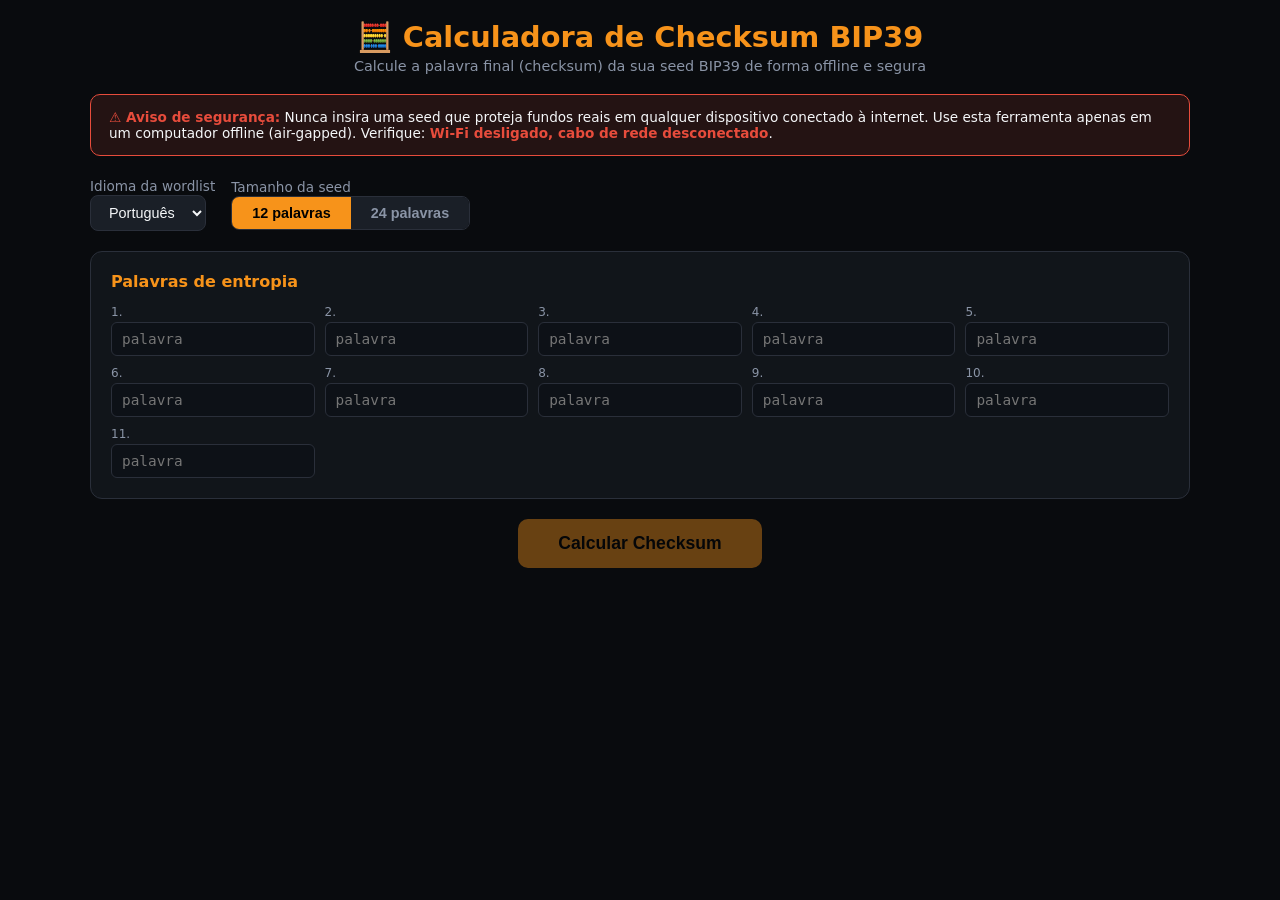
==== bip39_checksum_offline.html @ 99b7e9bd "feat: add single-file offline checksum calculator (bip39_checksum_offline.html)" ====
<!DOCTYPE html>
<html lang="pt-BR">
<head>
<meta charset="UTF-8">
<meta name="viewport" content="width=device-width, initial-scale=1.0">
<title>Calculadora de Checksum BIP39</title>
<style>
*{margin:0;padding:0;box-sizing:border-box}
:root{--bg:#090b0e;--panel:#11151a;--panel2:#1a1f27;--accent:#f7931a;--green:#41d69b;--red:#e74c3c;--yellow:#f1c40f;--text:#f5f7f9;--text2:#8a94a6;--border:#2a2f3a;--input-bg:#0d1117}
body{font-family:'Segoe UI',system-ui,-apple-system,sans-serif;background:var(--bg);color:var(--text);min-height:100vh;padding:20px}
.container{max-width:1100px;margin:0 auto}
h1{color:var(--accent);font-size:1.8rem;text-align:center;margin-bottom:4px}
.subtitle{text-align:center;color:var(--text2);font-size:.9rem;margin-bottom:20px}
.warning{background:rgba(231,76,60,.12);border:1px solid var(--red);border-radius:10px;padding:14px 18px;margin-bottom:20px;font-size:.85rem;color:#f5f7f9}
.warning b{color:var(--red)}
.controls{display:flex;gap:16px;margin-bottom:20px;flex-wrap:wrap;align-items:center}
.controls label{color:var(--text2);font-size:.85rem}
.controls select,.controls button{background:var(--panel2);color:var(--text);border:1px solid var(--border);border-radius:8px;padding:8px 14px;font-size:.9rem;cursor:pointer}
.controls select:focus{outline:2px solid var(--accent)}
.seed-toggle{display:flex;border-radius:8px;overflow:hidden;border:1px solid var(--border)}
.seed-toggle button{border:none;border-radius:0;padding:8px 20px;font-weight:600;transition:background .2s}
.seed-toggle button.active{background:var(--accent);color:#000}
.seed-toggle button:not(.active){background:var(--panel2);color:var(--text2)}
.section{background:var(--panel);border:1px solid var(--border);border-radius:12px;padding:20px;margin-bottom:20px}
.section-title{color:var(--accent);font-size:1rem;font-weight:600;margin-bottom:14px}
.word-grid{display:grid;grid-template-columns:repeat(auto-fill,minmax(180px,1fr));gap:10px}
.word-input-wrap{position:relative}
.word-input-wrap label{display:block;color:var(--text2);font-size:.75rem;margin-bottom:3px}
.word-input-wrap input{width:100%;background:var(--input-bg);color:var(--text);border:1px solid var(--border);border-radius:6px;padding:8px 10px;font-size:.9rem;font-family:monospace}
.word-input-wrap input:focus{outline:none;border-color:var(--accent)}
.word-input-wrap input.valid{border-color:var(--green)}
.word-input-wrap input.invalid{border-color:var(--red)}
.autocomplete{position:absolute;top:100%;left:0;right:0;background:var(--panel2);border:1px solid var(--border);border-radius:0 0 6px 6px;max-height:180px;overflow-y:auto;z-index:100;display:none}
.autocomplete .ac-item{padding:6px 10px;cursor:pointer;font-size:.85rem;display:flex;justify-content:space-between}
.autocomplete .ac-item:hover,.autocomplete .ac-item.selected{background:var(--accent);color:#000}
.autocomplete .ac-item .ac-idx{color:var(--text2);font-size:.75rem}
.autocomplete .ac-item:hover .ac-idx,.autocomplete .ac-item.selected .ac-idx{color:#333}
.bits-section{margin-top:10px}
.bits-row{display:flex;gap:8px;flex-wrap:wrap;align-items:center;margin-top:10px}
.bit-btn{width:44px;height:44px;border-radius:8px;border:2px solid var(--border);background:var(--panel2);color:var(--text);font-size:1.1rem;font-weight:700;cursor:pointer;display:flex;align-items:center;justify-content:center;transition:all .15s}
.bit-btn.one{background:var(--accent);color:#000;border-color:var(--accent)}
.bit-btn:hover{transform:scale(1.08)}
.bit-label{font-size:.7rem;color:var(--text2);text-align:center;margin-top:2px}
.calc-btn{display:block;margin:0 auto;background:var(--accent);color:#000;border:none;border-radius:10px;padding:14px 40px;font-size:1.1rem;font-weight:700;cursor:pointer;transition:transform .1s}
.calc-btn:hover{transform:scale(1.03)}
.calc-btn:disabled{opacity:.4;cursor:not-allowed;transform:none}
.results-grid{display:grid;grid-template-columns:repeat(auto-fill,minmax(160px,1fr));gap:8px;margin-top:14px}
.result-word{background:var(--panel2);border:1px solid var(--border);border-radius:8px;padding:8px 12px;cursor:pointer;transition:all .15s;font-family:monospace;font-size:.85rem}
.result-word:hover{border-color:var(--accent);background:var(--input-bg)}
.result-word .rw-idx{color:var(--text2);font-size:.7rem}
.result-word .rw-word{color:var(--green);font-weight:600}
.alert{border-radius:8px;padding:10px 14px;margin-top:10px;font-size:.85rem}
.alert-red{background:rgba(231,76,60,.12);border:1px solid var(--red);color:var(--red)}
.alert-yellow{background:rgba(241,196,15,.12);border:1px solid var(--yellow);color:var(--yellow)}
.alert-green{background:rgba(65,214,155,.12);border:1px solid var(--green);color:var(--green)}
.entropy-bar{height:8px;border-radius:4px;background:var(--panel2);margin-top:8px;overflow:hidden}
.entropy-fill{height:100%;border-radius:4px;transition:width .3s}
.copied-toast{position:fixed;bottom:30px;left:50%;transform:translateX(-50%);background:var(--green);color:#000;padding:8px 20px;border-radius:8px;font-weight:600;font-size:.9rem;opacity:0;transition:opacity .3s;pointer-events:none;z-index:999}
.copied-toast.show{opacity:1}
@media(max-width:600px){.word-grid{grid-template-columns:1fr 1fr}.results-grid{grid-template-columns:1fr 1fr}h1{font-size:1.3rem}}
</style>
</head>
<body>
<div class="container">
<h1>&#x1f9ee; Calculadora de Checksum BIP39</h1>
<p class="subtitle">Calcule a palavra final (checksum) da sua seed BIP39 de forma offline e segura</p>

<div class="warning">
<b>&#x26a0; Aviso de seguran&ccedil;a:</b> Nunca insira uma seed que proteja fundos reais em qualquer dispositivo conectado &agrave; internet.
Use esta ferramenta apenas em um computador offline (air-gapped). Verifique: <b>Wi-Fi desligado, cabo de rede desconectado</b>.
</div>

<div class="controls">
<div>
<label>Idioma da wordlist</label><br>
<select id="langSelect">
<option value="english">English</option>
<option value="spanish">Espa&ntilde;ol</option>
<option value="french">Fran&ccedil;ais</option>
<option value="italian">Italiano</option>
<option value="portuguese" selected>Portugu&ecirc;s</option>
<option value="czech">&#x10c;e&#x161;tina</option>
<option value="japanese">&#x65e5;&#x672c;&#x8a9e;</option>
<option value="korean">&#xd55c;&#xad6d;&#xc5b4;</option>
<option value="chinese_simplified">&#x4e2d;&#x6587;(&#x7b80;&#x4f53;)</option>
<option value="chinese_traditional">&#x4e2d;&#x6587;(&#x7e41;&#x9ad4;)</option>
</select>
</div>
<div>
<label>Tamanho da seed</label><br>
<div class="seed-toggle">
<button id="btn12" class="active" onclick="setSeedSize(12)">12 palavras</button>
<button id="btn24" onclick="setSeedSize(24)">24 palavras</button>
</div>
</div>
</div>

<div class="section">
<div class="section-title">Palavras de entropia</div>
<div id="wordGrid" class="word-grid"></div>
</div>

<div class="section bits-section" id="bitsSection" style="display:none">
<div class="section-title">Bits extras de entropia</div>
<p style="color:var(--text2);font-size:.82rem;margin-bottom:10px">Simule lan&ccedil;amentos de moeda para os bits restantes. Cara = 0, Coroa = 1.</p>
<div id="bitsRow" class="bits-row"></div>
</div>

<div style="margin-bottom:20px;text-align:center">
<button class="calc-btn" id="calcBtn" disabled onclick="calculate()">Calcular Checksum</button>
</div>

<div class="section" id="resultsSection" style="display:none">
<div class="section-title" id="resultsTitle">Palavras finais v&aacute;lidas</div>
<div id="resultsGrid" class="results-grid"></div>
</div>

<div id="analysisSection" style="display:none">
<div class="section">
<div class="section-title">An&aacute;lise de padr&otilde;es</div>
<div id="analysisContent"></div>
</div>
</div>
</div>

<div class="copied-toast" id="toast">Copiado!</div>

<script>
const WL_B64 = "H4sIAJi+c2oC/0y9PbbsuK40OJVvPbtH0FPp1QYlURLzUCKLP9q5s0dT3j1GGW9dr9w9sQbECOhYimRSFMUfEADB0P/3P/7cYqj7//zf/+f/+R83uXNJ5//8X/9HYIihfQ8Y/bim3gAupFR/IqmmMgG14mam9rIM1Ou4ZZ59rUBh4e3znLpBy7oHjwdJ1nFNvbYwD/xXDwV/l8RCUUgLeI+5pQJQ7Mmtu3ijxeVxw7LgEmYmWPblJQ8d6AgAPQJc7pw9YADyJU2o5Lq6UIAS2mItDq+zuTBquXlc0Ahb8SNl925kDce4FFxyKiNrqOie6MrIE6cOMKc9jReNHtlj8OOREX9E/w2QvgY4El43phNF590NUKQ+yF/TuDY/6hS/3PdosMM13wvgJ5zbgMkA+/qQrh6vd7r4jaee844uO+fABjk3PEWGqwcooyJnONCb5y/+d8ojZmJ29pnazlLqF1Hz5+kAw18dN72Dx+g/xyU7NGBOMW1Iy94VIDw558LJkUsYzy3zjiuHrrQirnh02fBgdGE50C7lQFuUYzyzyJvhr6KtAujReKWEi2noT9S7NL9yepQWmL99pfLrhhWX7JGrVsdhXqsn4J219mM8qbb9GK/R9ujbSGxpvElrbv4F5FHz1kLrC/I90qI/s7YvmGh949zjmOmNw6O3hGs/xm2XL5xKV5rdkgAx3b7cLw9QCEarfvma8DZfax/d9vVLso0b3+Ee2JObvsd13n0ctRA86jy5ZTx6ctu4RIqGSWfiiVvHvJvcMaU00OnGKBB0ehTKi4+4rVBWTNrbKKOi+DrGlYBfo58madcxIifvxvATcOLax9Ce/OwgawXi/Sfv13EVeYWUDU/2u7uQtIfRl5OPFNICx4gTMCrhTz769GtAWsVV+h21aJAggr68x6O+Ex4Q5u8ZrxKQ8gs/[base64]/0OslnSw3oerFhLbAL2Rjk/YJusnUFzRml2qMh3ZZe+OYYj3EUfEeJ1x/4RqZ+1xYlAyG8UBRXlCxXjZLQx+gb3oNJ0dIr6iDDbr+TfD56HV20wQJJXC0+EwFa1bFpA7EPL9wHVJDrse4HiLpgPK4oqzTIaf0ONFomlmXReZKKPe8HJ54fvPP/FQoh8bycnOsb8Fl4h1jYMt1SwB5NKuggocXJFQUPbpQruHETbXxsbXzqbhJapE2wBk3Nr8lFt7s1o4xZ6JNAJeVGQN59qLcjhEpjeRRiD+gbMz+rOgHSen8W0Z/BLKm2KGQCRgjSsCR+bidC7SgVAEyxobAYv9WglEB0foywIxivWeeMbvkyqbdIVNFX54xk1R1RjYMfQHH6XFDgqYqKLFYmXtjFZn3PkOREnji+b2MgsOG7g+iNh140VAgoufQwgdVgPkwh2vItzlCiRWQcS1h/Qb8whW/[base64]/ucCxZ7ARDrgtYGcOB68h/IouLYtcV9RYDPqILMftzmoZsK8niIH4NXF0PIvRLQVbLiZQBo/2KsIgULtQC+syxxYwCWPge0XumeIODdSz8ooks/eW/na6DGYlChiD6NzKLOd/RFz7iYXjL3EhLkXpcewtTqj7TrBfJTnkQZJ9NhrNRzR9tTXVuGsrCIDbghYcyhhXrxYmbd4qgiLOiM5Zbk/HfMxmUIhwWCePGi5nqgMlT0RXTaBWki0ScU4NXXABQxmwSmYgVoB1dg3rTKQoCk1W5aUQea6IuPrFYMF289oEUJCizjDKz3SftLIO6lfSnI89acamDikFACoLzL7ISlt/gqg2si9iynhu0E+oVrxnIlUOY0ypHuRbUaZuUiojaOQSoQa4UgzK4luA2TaOErBV0LFsAxABfeGKRSyDVmxyLSGg0VNmoYAk8sGUuI/hgm5RJoEwlKYpACU4AIwrWa00SwyQTB1q8BIytU6ZMKaKq04MyelN6xMap9ikdcHEThSoV/f4aAWBI9TYI6VYllLDVLGvqbXPM+JtOSDkd0chQmUT1R2snCeMVLpI6Zv8DPsFCwCdjGpBSE1hPRBqkj8GtcIcjMv7XIIowCAqopk/EXQMaVD8OwKB2FjOr2IW6XPlbfpWO2dJvWMOMXrpkLx7EY2ffSvXyLPjHq6h3EgoDxst6VYQgLOHEdM0J6N/Cv8Qi5jt+i3Yyr2YcCzzQcKR7mCqW5l3dAN/iVq6vf7sp7GjI+0BjxcRrWlo8LU2RIFrxA9JsbI0AgB4PAvD/Jl8OAEbmBB8fRySK33NB6BMFKFCSLGv720Bz9kajb+iPHhJw5wbslcLSyP6nTCxozB1LGq90zBoLAhNVVDHY0k8w+tN25ctD7c4NIFwTB6M+dU8afL9TkjJBz/kwizgeSNiLCtFB9u+BWiHwVkZZUUNotlUZilpk7JqP/C8aCgDFaYRrJBS9TmFVWXDaXWMvjQaUPF7BIUYfCax1yQIDnO4lEQCdJDWFk+SYa92g6FQ3MCn1X5OUvJKQ4po9/s/HfshaiQ970iAsyi0EwB8VbFM2FEEaNf3uutwLLHJi8O0w0gWHC0H4HPord8eY/CeLBvzNWLEGelczsg7eIxiGtBCY+LBerOX17gtD63x6XCX6J1U2YHisGslxFI/kecEFSGBNEwJjgK2xfuVZkOXjFzF/VpVwHOnGZ8c/ZIA5W+FZXZ8rL6vAoLEECML0FBbhkVzpBVydSH52yekdNapUX7FjyVi/CAGV5/DscuXJF8uEi/sF4WWVshYt3QTyutHbWoVuuAarMGsxLugY/bLtV6orKoKfleuDaeB8G7Qo3FjUauW6WBUvkGlgc2izA67HK0spimBV/NLpB1nD7mNY4/KAr3WwCcEtEu0dt0YHQWpGSdoXVtsbEzDDfBPAmirk19uEaXOlsWzEw0ljrVlmSR93GerzCAlsTGjBx92OFb0+u47GUeeoNrUyCi2mF61yXC6x4AjseWeg+XkXP5/NoPK5046/DI7fK4s2+K2ywIiINa4dgvFkJmGqrrq3IiNcSGx65YVet9JkJgF2+ihkx/oNdsfYTl6GLrmLqc4LC+bF2jvbN0b9Gf/Tmont/A9GZsuEVtmHpb45+eUHTA+FeExSHZNh05+NE+RUXFNFwF+foJhYCkobTcNPFaoxOgWH0uKDCf+EkEtQx+DfpU77ZjjbbAtboDXrRFjaoIZvNlS2I2rUisYxnQkfa4jB8NvP/CyoEY45sEaqkgCNXwDQRDJNKAJozJpY9hukGL/[base64]/Rgr/m4eEUF4gkjYMlZfgdgt3jGW9l4W5i/8Cz3R68T+/54wYmHLBmz2ybBzuIqiOlwCAQWKHQuHF9pdLmIOEHKZDHSLhCNQtwwyFuFyEIglRQQEtEZBif/aPrPADs0owBUkV6qMAtE3gszFISqAfwMEmj2CsbIKEi1ytEo4V8x1QRHREUFtgWOgHfqMII/ZLHpEg2MgnC/Pe16dRR72SBj3AtLs+ZzcATTCA7dUeOsEWYE18CUrNVWBDQqjjHa2m1oVmKOC07helnIFVsc09VDQ0TViLIjBEVntWof4lftGK1yYQC/bUHs5FVcD4TK2gF4y96GtCjwB4lBYXv5rDPxXmsZlCNwXTImXzAdMMdhYrw5D9tUxRl9wVb86YyUEhdGzL/jzGdHyS+wNV8ZG9C8IabnmcRVdtAPez/oFx/uvMSfkcvKPEynntoy16xdcLL/GkJDLDEH1C639S/dmkfJ17wT+Ooca+OsMKwCUPgG3oIljRZLLaCYB48VkzYUdHhGgErF3FuF1lH6UHtmQlltCamFS4/1ttHl0MFkFnHB0iMbqxhXV+ULWrwqtKrpvljMcQ1FkPlK8W3Ed0lDAGG3qOoAaEv1QOkRk4DImkgDofdGHapnh84/237mNhUVQHdeUsfqonc/s3KHUXZVRfhjDNKqhMdZvgQWGjUx8CqaIvonQjkxlj9iX5xZMDIiWivAmRdgtMfwFfZ3ugRi4gRehRMXANVMMAF7H3WniMi0mARoHwySmbeiRGrk0ZlRE1JHoVKPDk746/uoouUORppoV0zcK7vOvkbdv9HnETrdy7KcjGJI39jeEXPwu8A0cGsg2hNcxXkUk/6imgHOIiwMhYQecsXQOHu41BviB4XyIvuKQBTlOVEx9zpBQAsdWrAC6PAR23gnfwyFqjaHxBgI2PrpYtcsvVrOUYI8bfuUDmp9c0S8HN2lVzpfAhzamlWEhHq7ZDe9wDLvpgDJ/yLQZc/7AVqBcOe4PKJaHV48J2tIveJBfghsgwnl2ICLlsB0BQRDZam+whcQwGNcy4z9Ih4NL28Fd1wP22KHeImZqrEHbh/5ziDKGBhZhyZlyhLFZLFfOiSPA93lAlMrVmiTAGSwATp9DzI+ZBVOl0p0GVA7C91BHNsYN2jy8Pcp/U+QcaYLpeaRlSAMB0GqOIc7lguVZJE6A4/Iwf7Ug63yxQUfLJLwa9wGPxOeVE27hI1WRBWNFPizS4/FqCuKjRHHjnGCszYHpKtcwAPbRjr6uyNvxZj22kIdIOHpl20lBaONed8acCEZfYJU8OgNGj+/qh90giHLk+B4vfDoIrxPW7+nyr1GN08LxTpkl3wPwJU/zJZ2IJzyx7X/Ce3TKKtBYuN+4W3w+/ujT5314ikSjYsaKXLww1O/0vaFPTvqZTv9Vx/U9skObsEF7JoiKM8HbeCYZkB4wLfy3QD4JQrsk5m/Oymi87hgKp7oikYg1CYv+2TUcYNTSZO/JjWBss6cRriUm9Pe4Uu+UaocxP2XhmNHQAtlMaeK4StPFDdA0z8PwEK10SB/d3sGj0zLGZBoxB4mbWQLwBmmFZgM/U/o1LCbYUomrXIrfRx5jLWGxTPAZIAhMJtsYJOnkvqWgUVjGMzIc3ikHy51pKaTMYZYsXjQVGMOpzLRnbR9MQDix7Key4e0LQy0EbXQlpqL7GTeqjW59m8WpNxoUAi0Nyr0gqu8Jzk/p9hPXkXkoV3LB7/f3hhzflDbpg4aijZQdJW6GWOamZ3YRfoyMMCp1eTuAMeIyVxMBfI/sMkGBlzo7bo9nbNRkneBMGRM8Y13MXA0zVkC5BrudsRX5XgzPASHfMtTD7L4pfbPnO8i47EwquFbHXKKwjZ7BIJGLg6td4DyGZRbdEG3lGb0hlxUzRyAGpSBojojryjubXUz1NAC3W/L+LfJzdGkObkR3yShnywbTdXPweJmw4eLxGJjOckWrQofU2Crsz+eQcXNtaMPAlg6fz+hY63JR/1H1aHuimQYdN36lNfgSkRuEOWJzU8CGK+ZRTsP8k+soOsHDksVULADIGSEaMrbJMwKCM+JnchIznjcVztk7AuDBNUwsr+JBzaH9H7026wRCX6cvTGvbE8wab83KFAdZnjWsBd1e/MqsGpbA/3nWQ2BD6UVWDyZakZjVAg6IEYGWS7dQmMgxVcLFjijhA6DLzQHIHTKBS+dzErYeBDEcQSDFvsAjsdCUVoBsLVPUB4rXTO25a9gE6l7hi/[base64]/IZy4wdTmGopjq8UH0Pj4EARgMXz7haQR5LskDIlaLxQczIoKbiOQBlllAPK57uMEGQ3cVvgY/[base64]/[base64]/oZ1sPKsy/ikDT6jfqgdVT+AgaL6OyYAgXWanh76302unibe/[base64]/xM9cB+hgDE3tcTioUA/Hdiwp0cOPAH1IQ/xEpHjROjpStHSxqWXU0YYdTIBSyBd8Uh+AXYGZHKHSA9EAgjp8KHXBPzwAlYOfJSx9MhlSv2sJ8VURBeNGORrdStqxqEqH7GjoLopsOhoccx7U/Kg8xZxVjhmmV+oTB2XmYEv6BfTELhAe7MmiMBXBX3ug3hkfm+1AYE4IrDewKwpV0zl886VNyq+qcH4nkx9fbx+GI1b5CgJQylVSA6u1HqN9FUKhBmcuPa0TiyuEAKGE9vbL/[base64]/npXmi2Phy/E6VPD6BX+IAFT0i8vMF4TXF7v3ix6D+gVdv34fE3r1+8g421C/[base64]/h6tJEa/[base64]/2xBv/ew8ptvPyyMxcwe6540DrGcGkfU82rvT29wzFpNepqFOco0wqw/+FDKFyBUEDV1toDEVnpo0o6253Ax5KKgP7eJymJlivA/V7zICFEEX/jtxQYjz5fJQiC5nJ+QuyJOL0eGX3wP65tJBgcQTe0XXfZIYf5+ohB+UOZfnMVhtegzJC87cSw8hxIFEjKNugWPj0hgNvGaYrXZhpkqiXsw0wHCjXBoEuuHmsxkUZRhlFzo5BLK86nANeFa1PI3gQpMyKuPiMWMScFwpztgPuPR8K/5suH6jLl/PdbTFlxtP/cI6+gXDQq7YA/lCG+hhIkwV6gNfGrIwOuELYusLMcVfXG2/GPzzBRcDNKkvi9MUhLFL9eJLnXURiIvFl5/GxRzFooT8ggT88qCnEKnBqLwvrMhfY8B8MZruCwvy1+4N4GlYmb+4Hn/BZpYrPdpfWETliuojaOcLrs8vKLoQUV8a+/cFhIyoPvZdvixU7yvwjM4XnHki3+DF/cIS9YWZ8/WcCvhKY9/8KyFu5StRbn0hWPQLayRVMW5XyzUyYQzqL24tf2FF+irYMf/SOD80IRfFL57a+KLS/Y1F8ht9+e2pV36njgty0mz7+Gnssn4QZ8uNx4+oaf8vdm26RiZ7cmkxsFJgeCcgmKFu4pBz09I/oHWafATRkgZh4ZYgRjJot0SNQcbyMCJN6iK1dJ7PF9gzi6iMelSertgN9wKKnKk3UmlJzZCobBMoTGkmDMpSQggOqNkz6trdhAqGT0PlYtZaLVEUJAeqL2cFyNj9AIFWSOTaaZUS+5E5o7P6cUfdzSnuYcF9op0tzJFyNFgstR/dkmXJgbS+ecGQvPjNAehBeEA27aLHz5hR/ezgAvM1XMzRQSOm5wrwt2ge/Pvl/8Cd/bRohA/[base64]/wpa11kIclGuUZkota6lAay3XWRW3jhsz+z5vyAwy+7zVohS++Se04FMorOfiOIwdJkFGJwZM+XFSsJq6KS/CBndL0SyvDjTQljMz8TXwMQ8K8aeGMH2emuOTKIXQHnrON5NgEnJqr0D4A9RQ+DoUKF06p4BM9rvA1rqfKArHkhsiXLxu4t6FrtTIxakUwwPpU8jawRqhhWThax4ifcJzYkE6s/ed8Tyar0eWhmWdWKRzvXVeYWbqwhskvU2crUZ4Gp1SZercmkZa22AlSG6MnKaFR20pEdLdfsJnmoX1FY8waoXqmigXWr+T6uot1hGWhSO1bKFoSWouiqwMWxjZpqGqxJQZ8blybCDm7uPjL06XYVbma9e6GQF2ONqo2oJBSaGms57rgeYXjZ0qk2mAPZ3wnTw6mRBK6/YG9z2cS+Oskq3wGD5GMi4sP++3hOiE+P/gVyPqPim1IFS5/oRbvrJAJ0xsY3B2TQSPHBXuYY/yQosiQNYWrIGtA1qiKGytRXt8zRs1RdO4FYEwxOPa4k/cXEnbyCAWWcMhkbqAILPFeTHsRcCKVGLLNofwP2yLKqt8zqfWdpzbHKzS8kRGzQvyaSQAroM1+onwHL9eQnEv8FNLe+BW72YkvAEytqMSWjQI9m8HEjsGk8qSzCCypLQUSO88MnyTI9ofN8UUo/5GA/3EEMgO/AJ3zs/zDz2tEggTJiCitNX4G9sE4iLAoYHuXV2ROypFQo3YIZ5zzIDNHlIR0TnpHUB4dUiy6bwk3Tgyx1TsGwjDDCTFD9m4kNwnLSJRhvdjcG3kmUCAIZO3ha4tBJkw1wY9kUxDmTlLYMXZykvRrvj+xbES8toAAOhgSuPnlnyp5JTURSIs5MChhyqUzdbi4smaE/yoforBYXtLcpvT0FhNpQKLQ4jH71Z2J4lSErb4sKgLOhhJN9W5Ijn+EOCTdYDO1/tFnpb3ARslJ9ofibOsT31MlBKHXHXxWzUYmWQCUYTnD/Tc4QFDBlFVzIL8iUgnExy8zuAJ46geD7VCYwHYK6LtfG5IXTfxa74UNyvuAsc8iBhIRi64IJyr3srheeG8V8CEiLM8XcfKvSLGCcOyLfIYWNYFgMs6qeRBOl5qzKI1E6IOhvwxVah+C+2hNPXSv+4Eq0dM/[base64]/jsVfz5fCyhLNlCyWItjZdaInWxvp6YAX7oeomv3FYbe7mWNRHXZswf22icjz+GSGoalODiNeJBXl7leCze6wauyeM2xXQUq4FqKTzb/r0rMTkxFPt9qQ1jnE9j7OMM5qYEKLE0yy79msEEHP6DATThkg0Tfh4Oozhwd88GdhdL3SQ/KQj+BesL7NdBopESTErvI9JrI88l/WLJLHLrGZk4MeOyfVtYDUd8ZUjo1EQ2NWHwHuNo+OQAySJCY52zSFiaWHFTcH9gIX4Tk9A0AWM1IRivnFe+PhWbXICZsiNppm9YfybZTpkaU+qrNyPOo0An7oDjWe6M1bOwkdsb5olBlbQXkdWda5dr7qudnck/lEe03wi74AJYLsR3iIIKEC3EyQbIj7AAqpH23opmyquGCk3YooSSGpRKg/LhhVpMlfse05yZPS3VuOwlmcZMK+CPuLeS8kKXsTYaPYTbpN24xMEv93zMZErtL0CXz4zQpJiLJFxu6edJB4SUY+CGACdK9ZTBYMPhHJPD0z62ZSZAYyOypLJBqz0MaeS+f1Y+3bJ5gWc6fAvx0ISEO7iECEW0SgBQgKzoYaBWU/MpyDczeXwtxzICpmISpBJLklS2VRcFnPXW1eskN6/suVQgkh6wyIYTmoHAnDk5rQzgI7XXvK8RghF5XZ8SCtonmBldrxD2JHK25hTmU9GG8lmO53JXwcGoQg+gAWv7HefitDfRJkLsXFm/tyUd9WISck2QBvLjhm0DNclkXmn3vYIgllAJBDMtGHA8ZIZwSRVmCmWalskaTAvHm5mLkXZiiQIYuuefZ61a0BhdUp2VtpUG1luodNKXAN9uy6cf/sJpvsbNwaEako8PjjQYmPr9naWV7KerLSn6mclE9naxAL21I3DAip1aqD3ZG2spC0kpW80tM9H3xuAQSWxBG20hIWqC1LoJAcBJUgiIzOygqPQ3zRKd0DSSr1dBGpK20hX4KeYfHkruTz6j04gcUGIKekhgYyi9nugmvIrMtjhS/B1MQl9HImo63kK1yh8v+rx41FwCZedJFkAco/zLZLx5N8BBtzSlcJMbCopTMEq+Q8rEWSyAQQXlZK+UUVMhbR2aP6BQxmKDzdtJS00c2zdK5RgmAOCkIL9oy52fWIC24o1jJdx0EFC2RMWJFFOLjyMEOO54hIWCl5lRMSDH/[base64]/dRKdxWHPciblZKK65QERIjwgUkqi8MBZO8Xm2MbHe1p+Dmn1RTrG+BZvVoxYpr1renTF979BWskJugBslv+NUFcbdYYFrJm/nGRq+/I4EPbySZKJdySHe5OI4KLTcxgHil2eWVFwkOecE+4vY6Q5YKgrF2UxI3wk60krFOIPVngTLYDHfry7qVwHIP3cEaMFvjahj0TggvzX3u6EVYvFUic0H3KlHhLtLlZyaiFq9H5SgIatONNTyjFc+3a52Jl/twykq3J/CCqhcFT+4rXdu+6/nDPihB3Qw3t7/Diwxzx+0+WUlm05tdtBmZKBYb/1ae3ATI5pRRYfLkDXVdAN1Hg240Gccocz6b6YNb1PABEevftIbUL2rVeaeT2v/gEGUe3YEqRiNqOaKzyukeUvqDSZS4R0qHtx6JRnKjiXlTjA44KEUdKDtFQ4SwX2//[base64]/egwwllNh44oqxSGaMP6VYhQ3w3ZSVlFH6lAIbYFxIeLLFVpb623Jojzz7KwWtbKapaQko2htPaUNYMPVDPNVY2zZRaWbCF07VJBVNAY8sCsNxwGmUYRmCEIldVcIjKPWa/o9AjxcisZe0KY7clDENv2Ejicv6IK04PhvwGok6IK/[base64]/4Hzq1AFq3W8HH00TXQa/KhLORqUsAlIdNvxaCVKk/pvRWOtcdpUndg2G8fndYoTRgyp0B8K3sUqBSLYUt2IOBE5sQArm1oZEuuLIhsT9yk6s60qMqQZQbGO4BdXaPf28/pAddKYSAxrFW3CGABXEa70pIdzJxKc4ywJrfMab2kLmhJpCkQwKV3WHkTC9ymIqkRt3SMea2MppgcgrkArUnfR9jJ82elVaWUeQJpIVkOJgZnTcVKHNtBTsK6ioZVZfVDxkxsELsC/pQoE27EB85e/OGDtbJm+kMdJYHtzkEFSqRalpSut80o5jS4VD7Iz7sosgtrxeQQRU13ph5l8b6jEVHWUdJT9otkEtdm/aM02VSbZrDQA++sp4nQwcF0Vl+M5ca5MeQlK50DrztcaAoT2ljFq/[base64]/iv0EdVFdMSz25WwX86XMpUPwvnTPFUyrjtErgpch4l6McHi5ejCpIUVjjMDOiqiVl3+NrRRRqk8qBiOwFBmSheG9UkASPwnxSvSWvGRpGeX0sWi9+jKMPwEJlQT1yqvHp0z6AF6mJb/u8124A+/SkRBVH0JM6/BAgRh1BkWojAHOZGleC2KIGrDLIrYE8CJlKhku3bMNFR/DUjlVsVQqyflOUtWw8P9c8W9xMMd1jw+rrpKudsLK7flo8QY3Fyvfgy6uOzKX73klu/8yRSXKQmtv+jHOVYsdity2fjzyg1UVlfYbW1lUrQ3/y7LMv00BjuqGg94ZsesT/b1lgqwqcvBWHm2rTgwA3kmpGJUNBeNaXYPGzPrBHRdXxZudFS1jUkhP6Rf+vxmwEm/Jj9Qj/ZGcrcKMg3r2J26dGAvNIGwddpNStj7pNL80UNzqdfEBb/z3to6/xQ25Wym7Y3pZwzPiKeJkgG6SgJL1bCykoD/NtS/IQ0+Kqc+sVMLGgAA2aufVDEGBqG/n1uO92oLr1dbMiG3zQwTMDG7V2ZNu1axxDZAGsJCWQ+cdRrlSvkL3PzS2/QMYSPMaQKaqvNMFJUXeGxMfKNXGnwc0R0HWuYK7McFCbinhDMtRoljyw6pLENSrYsdWJpshLdi20ZVOlonG3Xr26vl39tYOUuzJ5GL9rrHi0PYErnxywZC6SWd3lKD0c8yZWF8N662kpS2erVC4vSgQm5/3NiNboepBXUe+WmePkwV1Yy1lYBtXLZe9Q4NlLZV+seOOJC3GO4t29QsWEUEYe4fImhUBDIfHCnt4FZvGUosPWiuvE7pP2WnJm+vpuhE0viKqup69gUXBit7HLXzdA+AycvjKASBWg1UamvLhbwJW/t+KMdkuRD6xUq08T33zSe/AM31HwExS7wWbRNRePFIabEPxypxiqTsRPb+qtNpN5461Ul1YXCBuRlw0X0Dg4PF4vgQ2ToqgH/hAYemJbVGmW/[base64]/wBerpKeeMKM1xG/c7jW61QGa/QpaXaRviUcuTj3C0xLZdC13Q87+kOcyKE6gCd+Tcu/k4NHvIWC5OZ/zVSpWWf8USIjL+ohdymwWMnLq0leZszTL0QwEe4nUuBl8E+oSUQEUOK59otp9dlayH1Qzzp5p4py9wQQ6O3TbNM2eFkSa/[base64]/o7OrAs7Og8dDfdt/H9LZPwNRhHM3SxBtgwrufBVUJKq+IZ3iI3seJpS6YcdiYdjZrdlPXj4Bx8x0cr4lHwf5JiZ3nj8I98nw0IiWXG0UjIkkh6IWzHgBXNC64chDHmjNub5jcxRksfJJcDGdmh0mmQ9bcTGbcH6QUmOcFd/KsU4gOx1AhMv9GAIND0k3w4uNKVfCGj4Z/+YHYLfuIeUxtE0E6U8xh3nQgEjmNNYIyK4S5L9aeHJ2V7Ly+o8/cGQzK5URQveh+zLk2ozPzOSWYCFayqfcnCWbsx8gjsralIp3ypaZXJNQM1OvWSGF2YLa8vBU9XJYbM4XQ0Xs7GpqhdzRy4h+Q7qRQaNiwfaYCRkGjICOKHCaTcnc9DkkKG55WDqiu4E2/1lkBAK4GZ5/uOVKs+o6ARBpFy22PvbPUmKZ9tsz/fHWwClvzr4ms1lKphR//nE32CKy8lGQ9K2deRvttGmHM7BeJ0t/kuwLao5cUrIyuDI90xtdpyfhLxRvmcsAyrYHSme4f68D1iCGZrP4elnQbzxgndCmZwdAM28zG1yAW+yOM9G92yDvDyhTUrfxVe8fb1/8EAbrvRtKBM0zxQNLujAPB/mDgfUS+WHmxGjpexfhzPuZwzCwfOcjOiZBaeV3VuSOT1uqmfLoWYKuZwf6V0SHydN2Pi2j+t1MDsjc4e78KHh7sprarja8NDgWNA584WV4DmBtxkqXe62//xXd5Bdd8xRcEbPnICGQSvjmIa2wAXZeDjuLxtxGsCCZlDbHUL2trcBbgsBXM7mACjuPiQGFued9M235mFUzo4czkzifC/OaJ4vJLysYOo2GlUZjc8ZJZw8GVX0UMSDQcisbsOhdhY9Vox/TWRIg5jVVm6Ge0KNUsZT68bqVnNq6bev2WdFPx3DLM19IHt1glgW72jNCbTD3MVz80oPDjNW7aaTRp3uEyqFhNJoB29u/[base64]/30JHVlI10JYUdSYZjTGtZk5NSYHXqOFCtGseEZSDan+8Z4pM1yZdhHebqzDiTjEY0vSx9uETU3ME1sRCTybEPRA5vOeKuRkYcgVcyyQJOShQZKSbzTTlcJhKgSZIzoCR5Ni6EoMDIKrYEiw3UhYkvwkH/pB67Z9MfSsZ5UfieuGn+FnmsbCoagjiFRSWavUfEF/268MlCzuoAa3STYSLMj8wJp71Zl6eD/mWuN4BqwSFcjDRBkK1N1PLknSCQXOLHJ7yxGAfzj1bH/BZmcrCJoGypQWL+yUQsUzPiI6szgrq4/[base64]/zQZpdevrjjXPuEtVHpcXkOQnCFr1igElwi88y36aZ/Vsii2s3fVjvDCJU4l+/XLSyg9hcXkNrjyvnHJaN23pGN8kWw6Z+CKTGVRTfYbbcPh0y69HfdDLpYDJVBFxvsAhvvqzT+lUCX063pQXFn/LXkmp06pFjj+qNbIcWy0jHcsIY05Ur8DHSQcEKgCFnQd+qxa1DeWqywhcU3B0NGQICRqF7sgH+VzgToRcAoqqaEIxs5eDsDypr8TQVEGXPRTs070qg0+iYFYBURRMW1icyCpGoQB3LFIttEClEcNm9Wc9OjFAXQ3HTNkz/7cXkp/y5rAZ+sDmdPCGLXm3vCkajXnoJG8+9m/777mCEiTZAUNvaWmAvopXDQnFCXG9SIm/sFRWtcCEaJKi9s1mCLckt0qzcGRio3DEu1rxo9+o7SJkE10pOWIKg9reqJZ89bYkqx/tDTn4HwL5LolmJlF9LuMo6nJThMBGTqHi0xYrqp/cPq3PF9jky2thwp/y1ll2BalY0nxJQBd7a/M/+s1nLF2SaxEuIyq+fQLAzPFGQhEsqlk8iLy4YvMA+UGVdPZAObH7xplCAiNAWfi1H4hmy5bUFv6rtdSbqb7B2UYQPTo+BMXitKFQvEhu+TDYNOTxoPPsgICZjhYvuCFReV72BgEmCnstpzzr8Nsp/B18pzVP2YEHLRocD3R50BY+3A5QlS7ZDsKvU2pEilQR8LMtyKodBFgBc4Vy5H9//laEdcKvEgAi5nIXwXOGSum837IY9F1ZSyAH4s5ShiT17uCWC6nJ2EF4iWvxy3MXQLie2sxz8w3y7lhcKkudyH/3/G9Li4zX4xIPHyG4POLh+eEr2ppepAJyGrj533i87xcNQuDp+1ubztwepBlGKEtfy7WAv4YpQqemiJseGXHjnC1NMgsrH/qKcSWWwxr/Glx3oAGO+j8bMcJnoACu6gy2aLIMxmQZQvNx8uaxMsAuPSwFGoYVeApLwwaK7nOItADge1tgg1dumFx+MM36WnO9GXAcHrSqJraRRaN58umipYeOsVKt+HC9R1bysh0fSaK9nrwNWnJI/g17UYzUtJCBAhf1uTbCOl2eVIVu8jKsIYwatfnbHmb7eUsUS8nR5UuhH5J97eDge8la54JKq6fKd9nIV7f/SASwFlah9XCwr9JNo1n/TM44/O/mXQqOr5LmWPVQ7Vn78nhNq4aVFCBFCjvsCRGh6S1If4kpwoavHxX/1CGPlRwY7ayVg4kfJuJteX0q15kv/ppxTw/xx+/nsa36kn3SnoQWfqWIJIHvrzN5c2JSs13tLz5zeISMnhOpPGbjYOtpmlGdOabVs99qogTw7XmRsrbmGgptKINhKGpofSlKdKNModDKwLh4T7+Y3vYrjVaCOcbpjy7c3HpDbywTfdxhxwdl5a2Zt//gGfJ3VbQe0h9twMgmFw68gP8STFdlK2bWB4cDvO1jjjLXJgInahko3x5TmaBeJtNWiSlJ9z+fn7JCco4gJvTlByf7rx/DiRovMmKSLvpzOuTyQZU+FN+glEoMec8C9GS9zSwvaMtJZvos+WjN0TiFU6OPDj8fPPZHSeBuC9VIZPsnayMIpHJ+KA5J5GvkkucWdcS4KMLfPgOWSlbWBncxYrIi/jwWZmHPTN5jm+DqPRHcbNmYyaEySYsDnukKiTMBr5Jmgwl5/fJ8g3MTmlBzcwaIjQiBFD5gxgFZThV418s5BwEwP+FJ2hk4UzkbGTZIbnQ+upVJyYGf/rOO9+/hcLgqBk7Jwk5OTGy2DZBAx/MGuSRJMUnTzdJeg7PbSaGDT6MUze0o39MiOQwjwZAqSG5NccbaFRASURg0i0GJmYfqbMSDIhavkhYDXIIjk1l85CPJqeOxCOHxO7T35wwheRcUhN5OPMvHLgiwq0RTJ0pg/ZNzFF2CTFqC/A0uaqcWvaCK92rsCpH8kYNz3TKok3nylW4btxT1i9qxh/1SI7fv6utPLc/YEgR3pOppFP22x997B4NvciwEpqRNdmlAvCkxoivFyj7JA0hIKpIUtCTzZW+/n3BOfmOPqg5Jtg1Bxhsw6HdgYVJ/6qxrRKG4hq381+bESboNTEb/0wxWnUmwT6/aIP+DbZrxfOarhvVPgbUWcC0L4ft5oApiD6JPJv/vzLKfLpOM6upJxk5CQhZyEHJ9god4w+JdtE0st4NN1p9JkzKjpRok+yBPz8C7LMmfSZZLHEDL8ZMwGYh2rtZCyKMlxmtLlSZdqTGCmtnJkxGmlmsSo3snW2Tk7Nn3/xyh+yW05DcxBAjk0PsTeR2XeCvjJ5EpFMZJRTqspxRdDhFO11b6LHgRC5OoHaME2wlQSR4BG/Z/uH9ItkS5+S/RWN85GsjuQv5R658jyOdeKmdyTRI6/15+9Alkdv3I7glORG54TBI9eff8Zb/vz38qwXOAsnMjiZSjgV46rkWTxleowP0yNRNaZHgsP4HmdPtkcA6CoCKgvo5G+cPQHZHrFyCvgmHyRHX185hH7+RS/2QN5Q6myT2N58YkeY1tQ5JLuxo3bSHUz9g2JV643GHUkWNjc9HJOkB5wdySB//iYFmZLi42+mrGOIzu7nH5I0hgNTfUa0p1zt8ZHEkIdxPs7GEEkCxdvgBiSLIPQi5YXkjSCncsfDDskUby95BJIm4gznLLUj95kSGJAU0pgalQjS2B9JgkjCO665CuylwCUtoJIB8kPWx2aNkY0oMz/8j+QHnZ3xMk4sV1ZdROTM5kmY9Sgy+R4hqm66x4frkX8b/yNTyJdZjeKR7HsOBrkyPLJ51VOHUhv5H3n6/yZ1HOCTjLjRmBvRun4hvSJ2G+af33YqRxJhBWlq570Px+BNGE8mx/IQOQIYiyMHsbc8RhBZqCTLI/QwJwgeybboOByV1XFm4pHH2iCQaunN70h2RyYF3kHafdOtRP4aj2NCBfbONV4g2djCHNnXAZsgAiIB/yHRWljJzrhZ74IzZabkmgN5HREwNYdcoJwpM6PRMnK4K3kw6RnHtXPyRerxgk4yN4KuETEsAsClFx/KyMhKRZHNnEGJ/Z4ey1owj/POtrrMICOWZXuBaTEnUiaSCpOm9Jx2o/d7YSWYE1kCSQIYjSRRT33xTyM9jPbk+LA8HsbceBh1I6nkla7RuBo5tP97WC2PXIyU0ZOT8WU0jPwvPRSM9fnbqBsx5JRZkRSKJsZTmZwRJ5JBVhbM5//EWtPzqMfuCQ4IqodyUKSUT4TNKA3JTWhskcWLoCcr4sGb/zG6Qwxa/VQy0+o44zQXqLaS/782LEqycL65kEEXOuasgVTgGHTGNuiaUSLyajyGOj/BbmgrQDeJYkRAs5lVgq6HTZEcifz4z02cSN5ElEHvgfInRuNPRC5js+wkjO3ZpPm/mVKOBsv8cF7M9G4LYI0aGP7IXUedFhWVCwjW1JQAGx+iVsV6npD085txxnqsmtSIiRSIp3EghpP/voy0cMWcWnz8k9aQVHwHdnUWb+yBDCpfvJm5+qmcmZSChREiykVIA0FJBx/KwUiGQFIq665ssJzXzz/JeAOZV7fkUGlYHwtG5aJfTwM1nnr6mHg8jHrOiALhmVrChFNl6lwjg95DAWg0fsPntARppxntrSwAIA20h8WHMNCT6k/ahMSAGvZDor+ZTIAeq7tyBRaH54BTMZDhfEkk0UtgE+Qp+pvEbyNvH6n88NdDzVdgxC4M11qGaJALRl9xG4bwTdQ3mPYgUBe2Nf2rAljtHlGjn38f0j5S9oHij4v3Ao1LRi1cQp7hB56hi1ihNWSOrHRYqJTfk0vKIPbDrfZpipvYr4DNbyavHxkE/DgHLRdjv4p+5fBQdr9ASj9TT7yd3JXpgHgN0WPIaBfDOzwkf7iDblyl8iMNHx22Xo+r8R00cMSTvQ/tqXXzyfj6Kjjk2Fy6Z7kZKV9fycmHSeDVi8b/ySJ2GtnZufpykFOPFrAoYBsY2c6I7xmJ6UJquZORPCpCvo0sT/RjMt3Zcxhh4pVqAHdzFv/8ZuD4TVYHXrrwMbI5o5iD7TFo54rxzpGmrM7G0uZ52tLbdxSUa84Xlkq2bg0DfDGNTVUZljpo5Mgi9/MPOeRIFufJHxdJGddHJINv0Be9BQD8/G5Y8nxDSI+yQgYSwUXjh7MRdj10bdweULq3scLexG7kdYMy7t9275sSRRAcr/5tfq+f3+9gXGxGJvh+fJXK1gZ5qvxrfoyN9efviZGKirGcre7h0NItEPCvzUZu5sln9iL/GrnZIqnTIpnc6OBeseiBmg3QCN+Kw1xZ1Yc/B6Ndw8MLyLIw3JRyjSxwnbW5WL/3oDaThR2UZfQRKKfaoA/zyUjTAIZPTszfgrVXqdOSUadh3Vzt052CTlKakeVsIpvZoxKvjBRc+SXPNdBkEgTuNZK4Beoxg2VtIPKKIZB8DWRIYwTQqi0ajXMNufB4HJ1Z7ZtBD3PKvf9DZjVSqcF9NZjUyKOGK//C6icAVYqyJoD8bEKLQgho6HIjYpskDGEB0fjTTnKqsVLcHlrvg3NM+5BlDSMCZ2TXYt8zVNcktrNW469QHjXQpDns566q+xaSqJFXjaxsEGcrTwWtJGUSuUPWM6NeU1FE6jRcD+NIe8ZCJ3lfL9YWnUOwV9T5598GV//[base64]/[base64]/+Ycm1C6rM6J5d0jpPRzkNav2dbRddMIZxGTwVuzKMFnIb4YrbdI9QeMXkIpxm4HZjFeyTe6MC9hTxRq2Yz9y79C2BWAPWxAciTsHi4ALAF6QHZJ+70/j/HtAT5TEgB2YHaNs72SQ1UNDMwTCzk8LaFx1AtcaOKWWgEmmbogIqrVIjhGBw3ln/PRBT/RFsqpRst6sakB46EObE/jxW2VIgxWirGhQiJQLLRqpGV29st4vCLdSG8/oyLBkD6IxT24xyK2bUAzoYXQ7D3KtnTzDraxgxsb1nFG5v80M555UoGEnXJKNVU0WB9KhXcHIvcZYCBANSt+FyasRFbjCW/3SHYOh+wpE+73cYai4yZOCC1rPi3P8xQ3Jl/sc/BOfwHk98fcvI9G4qbVIvMVvNCq31rg1fYMWy8MLLuga+9GCQK71B7fWBvYsY2V9dbb4q8NjKmBDJftp/[base64]/eOLGm+wuqwCS3mlFPETuoaWAoqXq+8bKQrErHZbRbaLR/DvgGJIn1EVGCARGwp6jUXOj7f05Pkq4t8daT2RsPmkvGv7pRg9VkrF0g6vJG2cVHkXYt4qhTjLC1dMe/8T80TGTUVjQSn/iQlkUGTQrCJmG8z1wPHi6Sez09D9++0oGhXj//3WBSRp5Siffhkw8gCcLAK8emoAtKub3A2MWawsrgN5eU6asOkB/CL2TB+w6H82FE4gdPRiiv10PrBXYpuqsO542jyK2kudoM4J+ff1B6hMPqsGCxg9EBhzNar5+/AaaH3IuMXqTrWozO62VUXRupugKdFYcR+HM5PqixHzxQf6hSBNIheC2kBna6+Hg4vci35R86r2h0XifpvFCzn7/Lkfg3ZdvN2wXCM/hiDqi1h0ZSOKPswk7a4YyByyjflKIL7Wk0Rz9/v7H2He6bzGOfhN3Cg6bpTd4VjbwLNf29dKa9gv39IktXJCWT52Yd+LpI0lWMpOvlydFFMLSRwxceFVbaLp7hk0dTKT/QLL7aM8jSReK1n98tLUbNBfDBDuURPNm0QAoVHnox0pChu25mLvwTqfQItNdjU3IImNNal/DnT8ydIyB62L5hzy8zytU6LVQ+nVRkAUL2YBPoZiDe5pEYRyLb1ULGt0TuLY7tFMnyFcnjRUl5JPPYHvzC933Mn4xcp1GAQcDcHxwfAGbMTf1LAq+FT6ALQIcCkwpTKrOTrC1VPtCYfZW2C6OcslMWBnyR7EiYHt0ItxaybXl4lA7u4R6dCufRjYvm6KRf6y/j+SLzlzcOMAJKlP7zv2QrI+/VQWn3868GO5H/yxNs9m/gnRX8Uz9/z+Tmsh5V/Q5pMFHPhzZU6cA+xgaGbJU8Ys0AWu4mBUPiz99KTGj0YCQHIzMYRO/poYOdP7+5s2NnGQcrGMnCQO9FpUK5wfgf2cJ6Y6aLJVxYLk6GYZFH7QzScfiLBYilTJ4wDDZRxJvdcHnwgE3RmMOgOp0//+X8NHK8k66wkztvJ7wNYAoDERiMipsnjGmB7GDjPhyzEvk1Y9fh7At9C9yWO2mJnh161NnJKMYBINYfmqjzYGxy2FpKDF5L9t3im0mMPGIgC6NbNk16PNeROYwbfmlC5eFBTPTrpfnnN5a9dH+nCH+DwGrmXQWkYw3BYoL6xERu/N6UYyQi4znWRBUwYTFJum83HsP9gWRbrEpJ1h5CMtCX2dY6tZ/EDfYEbyPCGRDNIDKObFt27FQ5ygCYCYRb8MUqZw0KPaaIjSCySyQYAinDq6v0ZBj0P//N6ONkH7BNZgrbGQPJxu2NdMcsk6zMCkoPyRkm7M9/bw6zkYR7RbwiN4LfJdPGPiwbjNSbxiz+QWPmjcUMd3MZB8ngfbqQ3HGMOFYaAxb40NRV/8HjjMoM79+4HiRM+nRZJS+M95//vtnO759/NiwR6dvq+DGKrJksX9Aqs/OodFZ3NNm7NuRCbLv893Jk+YqM1hM4M43kOT9/83OCmbFzApKhbDRkuIDkRgPqWdhJ60Ge/7/c4s0uDw01k9NFmcdY94fJ5eEQ0i/d8e8yorAEBP6Z8NySjXWMp0E1tbiVqSyYREUM+BbAcZYx+TO/UpGdXcmZ1owEDhtnmbsYGSIgu2+W4x2jerN/OLpmNgy9hplfmzRS/cxVJXvEZGVvpGdiCWA0KYGZI4MZRIDAiH3JzFb30bjCyCRmhE3eYhGzN0BOsxzIivaXbc5nq34he5SnapMtpE6pz0Ik2Rn50hAAd7OesY1KMaKzxNrVh9lsdOXvCt1RGTvoipVkHjPPotb+/[base64]/Qms3GWsbxqAxn1ejJ7NOkWWl3jODMqMxOuz+zerrKsIZiDWAe/avsZmAlE3UHLdON/MxP5CyjGvKs1LnDyy8gGB0a37bHzFx4MY40HnzJOkkjEZLQ70qWBlRGsPjNdkbesxd5zw5LQsDiX9xneL6UoY6NA4qGuihmEKQZMZWeIQVhkcPOsgCSoLH/lPlsJnMZvDPshkIui2L7ncbaXOjtL+ozJQcavnuitGTJWMnINzau37iCcMziOIv/45yp0nrQTFH2MTSkMo4Zt5gj+xQdVfd5ho+xjG32P051WpSZco0ZI9fyEIwxhW60m0nsRcYwWhRKJIaNksEjloxGjIi3w5mubGKez9txmM9YEmwrnYreTSmGv6IntVgMMCyKroi8NaYXmceMd2wJxjsG0rGZfFunEYCdbLNMF7vSkBltWibJlM/YNMFZf+VQc0YLRjIrf3+ThbxhyUjD/GkEYeQM407boAcDJJ2gCB7s4dw0Yazj97h8yPxFki9EE6jiSwIwz5GH79aL3DLqLD3YDuowHoTSgwOECFsoStr5IZ8Yrg1tSaI0BGUVxhwWxBwWo9JWijECT4Ix6oYFLOslvawkDLREK1FQZq6TvGMkICN5GfnCst1USUI2GxuZcY+hQn0aPlEBaJBOcjG4gAo/Y1e68Y6xr81lUqDplw73rG6Y467Mc7cM/ZAr2XxUMJEkDHvclftClTFCykNXyEL2eWjIjHwMV0vwRkFGQjOT2gIfVI18jPn7YiRkDwUZiMVMIlU9hvsPk73RkcGzBA4yQJRspGMZV1I6uYfaSGYfBEJ1JG+rjidlKkO0bl4yVuWP/aOKzel6f+2dsJGYjOxiaBI/nA2VAeE3tdjDKwbEQVo5q6oR+9wxjZGIaWbeCCSh2F+MgUCkvbo/QVZWrF8sRqD6SolUn02qSlqx+0vogBc7GozClTysNUDxrRYKJggUVmEjWxlCkkXBizhQWUMk5Zx+ngHuiGrNIOvsRPqscPBffp5Aj9BCb6zcWLr5yAopyEDjxXKpbtaxJ6DffsoPExnpvSIjeqvYAcFSm/GT9WcMpMN4zk7IGkF205lIZHZSoNXER2ZyrSWLUa+M2RHwcG3pv6QpsyH789/G0d7hYFQKsmKkYuQSI+0XeTUrTehqhlg1163y1TzUYsYsZpOCAWI3o5h7CMWMTgzqtdKJYRGsnaRipDcrz3P52fDajYcMi15z5OEQFEgP5CZjEhubGs0yzeT5epEujHxfkVniQ0kWjWYMXamkYqjWIBUjkxiSTqsCScaMVMph6gmwwkQbtEfgBGnjppXyMT9kY6RF0s/NkHeMnGTtoR97ebKP4c8P/qMWd9OOkWJsf7jGbvDze+ZhF/2eLlm+XmQnexk7GW7w8ef3msgVBm4lf5BkjCHqymzwAVhY2GlgCL3GoBL9rAtkk/p02GweI0NqWXhQUneWjXlMGgQlVpZYE99VP6ZD0jJvXGXkLwP9GNY4AZ3bgC14nMVspsS0wEAyQahzwDrTwovFM4DoJjsbSC0CEpwdRnSGxv8Hr/dPhv7UQjYCNFytVpxrkl3eh6W3Tn419HuyIZwmusSb8W3pOTYkkeZsI5MaE0g0x16mkdcSmfKwpdZ4kLD9/LeMOGXRJclCpxFFfFPlUmMqr9kb0VohuVplSuusVsVlJtkaBpGamXMyXrWX0ao9TGokOnsCFvWjQcm41cisloxZjUnGutaNdu1DxrKf34hnbWq8O+NXI4vZULDbrcYDVRKqdQBWgrRlhac0B00a/k0I7FaWNGakwtmoaDae81YiBrKmMQ8PcwuCYOmTRdO2To40Btm3DjWrUW1UUgfw5gmipOiFR7Kbfg3wINUaadnQBbLsYNz9/Bvpk9SoGfCtmX5GW6PrphJ51E5csL7S0SbPxvomCCxsFnXbC/nVcJOsgYiRs1AzqR0PU+ArahdcXHLFlBTUycm2GSUb6dj4j+3HKx/bfX3c2hcPf108Eq5/Xp03HPkPRjZcjfyNk/6Cm/fynLaXxSRdYrb+ww3PS8cf2MteHuRmeJSnHq7f3cFfeAPPo+YXBZ1SrfFJ5NMyKv2L81lAr+BNw8XxLhDvKSmbUbKxbDBoWh/ftGtonH8cedS8caeBnQxqmuSZGe51IaTz0oinRFY15AvGjyaLBfjwaGheZEdj10lvQpDz1Nql+57oxZAiAgOVRA23Ig5tkKmBQI19/E+l99qMZT0pw93QK5DrLlxjgVSmNRKtQfW+sF92pcig05s7zROy2RNO3l20Iy84ji90NFW6q/M88TfDlL/hMvimEPvGav7NOMxvrHTfWCq+sVR862dWB7vaikH84Q75x8iePwy1/8Dn/[base64]/SUInDzi/D/zRfC+kgFvJ9zbWAakR75eX/KvjscuuOygj7/Lydt/y6mzU5fAN5rRywRX/cMEZfBLp8dMdyFpxV0mhGUMc0i5rAyWLK0RicYwarKsxsq16vBJZVj3LxGQZEG/Abv2ycapoNLZBnP9VajkmKWcr4c9vYzDT0wpgguPIDMogh79DZJeEh/UsVOM8klHDJ9xcccVY4QjnPXCQRRpqLm4//zEKOYRyuRjusyrAqpcNKMo8eydGJbMETN1Suz0uKf0zcHbkjmvWO/H6+Z2Mvc2GkJKpdiDU65DaOD5Yym9sKNWVTyCIW3d/jBBZE8tMVzCiuLyLGk8c7bF6gGO85uniN+p4urynQqyEY8TKFezJ/IZZemqIBkXJueGBYvoFvrNyvnHs6Gc6QNh28pOUAknII5BT6ExLwBNE24587jMBT/vu900Sd3qyxC2kpTrfgc/VT3+RnO2O2cPU0x27QHI3PegLVjfd5gY/Ytb9XWS5nQ3EnWJTvwwTwDqoOyN9BmsbeX8GgZsnW1snXVvCh1EH1f9AUQ/Rgm7tuL+YCOxtSJYjBUu2DPe3r1Cyfi7GcLgM0jJwRUR2QDXVdETMoXK3geTIySI9N6DdUZQoSznKEFHekeFxiQkOIsKQWd1HlrvbjUqb1sjK5snKhiHQvE16GW9Is/ZtdFm79gdDmzra0KOtWQWb0j8D98lhD9+pek+ytQWnopWHjZOlb1bTXjgRRCM+eL8aDztJ1zg2biI2whJIyka9UD9KU5nWOU2UCJfDQdlvAZLRsrHExMpfJnauggH6xlFQAWivyS0bwMr8k0gjJuphChBfibg9HUnVor2Dkq4lcq4x+kHg/QE9MrCFkwxsXD1uEjZmOKUfO/EZfv5jeXQ7sJCi7YEB7GmFT2YQibK1WbEywEjR1gJzNsc1QxleXAdqdN9O0sHFnnQZZ+Kk36tAU+jhf0tNligCbkV3TvpVORSuYwiZS2QD+cLvtSq9G2+qaTtZmlZ0pHaY9JMeV8B7hPmbHGO3XjIQdKMpILxAgH1F5j4GVxawxFk/hEeYCc7VYPvOgHXuQ1GY9KszAE1Wj8HdFrjgTPqVBhQb3cqH6XEWb5x0O8jwon6KZ4gp/YIrWzmmc3lY65jW+VzdeV+Muw60cHyVxFmgeiz55M6Jt3JvUNCOqaSkdCu7MsEMU923s8jCh7Dvk3G7yXwZa4YgtmASExKP65TOAjGhBdWa7PYWjOHuzQrdO9FgmlNGS6aSv85Pwzc3lZ//WEZRwDnode8w8i79OOvDe8fWFsPO7rQaqELMly6MHFH+u4/BjmVa4LdVl11futH16Y4YKPn6Nx/a15WUePoN1RMkd/ohK+DC+aJffgC7XWMD6OaawYR+lLeeWOjFyamsd2c6jesOiarIM8OCJ82Mx7up7Syr+vnwv1VVqeuo/QvWQCvS15EjSFl8+b+sAIGpF6eaktcVdMisWhtZ4I7AhxyiCbIapzO2usb/7cXOZtU1Pls9nziRQi8z9FIg1xiBtVsGEj/dvHSklPujxcqUDHoakWp0TWydcmLUzepVZ+uWYs1brOL6yUv8z0EtiMxpY8kn2Rz/7s3aRXn5mayM88h7wccz//xeKNVndd6wNOWgI2ObF+2bWU4T8Uouy0X8Jp9Dq4n8jixDnZRPOjSxWatB7rmLr/w01K7U1ycg71Hyuc7/[base64]/CNbnp5YI9bQZ1DdKUMjefI6JWI6n9qfG60nwfoBWuPLSydrcranwMu/PcnzMNFSZi0KlCclz+Pc1M8ybvz/pL9CcO7V6PNYvNg6/2HmenCZVBI9rHjSG2zWzvftmTNBv+/B23uzGvSL9HXpmwyhPFM96wc5Le1yBr/xHPWGmGQr2uTG3SfTArrILMpANf6+Z1UsgZ6Y2USf7pNg5ouda6OgUKEahH3Imxrc8rPYNIG3wQafy7etJ932keeurkXy5umhMz5CdACOrh4uJsaDi7wexaAxOvfDpnfP0Ov0SCnsOA1142QVdYMNRPV4/lbtkokn67Y4m62LLMBE/LSpIBa6uJ73McCUac/R63bT7rWHgs88pvqjhD9+9AYt6Obni/bH7LkE6I+dskt//HG7EnE+P9IfuITn7p6fchf0lMJO36H8oG9JoB5UsXT7hoHiQmpv+bHRraRY+8l+RPqE9Yd57OTHy/fTfvAbUgrpDVZWPmr7gn1/Sj3oftbvAQSuT/qDpun9uaRob3f2p5k0zI9QucksfXd//Ij0QuqP9PzxfNRWf6SHWfEJWlpuWrLGZ1dvz6vPUJIfSWw3kiuqBcqaSznBcjX3x+vp7vrzI/3RIs28tYt/3AbL8z1mgc8TrkRmQeqB+tHfBOsLNIgkOsRNsiSYo3cJ2584kN0xYC1WbkP+e5idoh+xPS09vb8X/5AeYowp66E31sNuD69PH4iqHbLhRpVoUTHAsRbMz7GkORgZIh0jS9oOpIWtgRiRzhzlSHzuOSiulCjxuf98GX0iW1VWl8OKKLQ9FlN6lkRHhyArqFLLXURuUo9dUnenpXdjc+yz3WdNQ0VFKRkTEdvn0cdFj50o2G9/[base64]/z8/4hguv59Z/LWCc3uh9vCspQ+coqYYG6rR/6A1AWG91FJ/ZcmXUR+mYlpIVJgaZ7bpUv6o+DAUcqp5u9/yE6TWJBepyoE0duFmoAEAeS8lkGDgZZ16388zbGC0ktqSn401inNcobIkfDvDd246mzzTD3tPyjZd6bNezSc6VkGUSYvHHlsNeN+o2pW0DtlCSMr69UmSjhJUYc88rKB/5MfzFNmTiB+jc0NH+KPb7zYXqWZPMk1KSk1dCA56U06ovNQRNAY+y6NZh+nNCq1w+T4krCaY+6bFkQbJ1zfr45glKE/aerqfZ94Y+CeiluNiyz6xyJOcyUN/rj2bDVX6yZHsXCYqQ/rMhQ02K4ubzzByOiBN6bzMSp29vmHqpVSKc2+1wJRgFt8dGl3UZc4ViV1J45om8WUrbx/cX5k5Sh/8G4qTmIbRD5g6O/yshuJBCl8qpOzm+D3PxWvQCjRSx49pWy75BmVNatGZAuI1UaNs6L+yQdX6rZWqzYvIqqWJjqqz9kprBLb5sY4rGJoEmGebdv+8kubI+Ib4k2pOLA/hdb6LRuaM/epqowqloRY3YKhJTxXbcQ+SDlRmXp+sVESpk7VobiXLc/Ti4XVzAxq1EdEOL6w+T8GzajgEe/kR+d0v+tviHDgQNccGQ8wk28Oir81tWF4ux9U/UCFitwd1be/si+d9hsBLyD5QjVMiTrPP/Ot1FNitZow+RtOpNAZWEHlkFXQeJqyr0SutL96N+6yw8aVBKVusl2XHU1hLUoMDDDTJVidbLwgNzTRbq0VnfY/Qd9TaueAu7IWlY/Aj1WZenj/4lOx9XpCUrWCyrnzeHa8X/H/tLq2L2r7owVY3YNYGdVL7cHvun4C34s1u2rLpqjNF3SkHSgsGeGSGLCId9nlVBNGXuKSgDLKujEvZjXIhJWJYzgAy6q/mvgFzl0pygykcrHKpLzP+SQ3djwIZrdfxO7YsFQalfKg1Uf28nzyvoGOLJv6lemnWZHGAv8GhIfCuK6NZhLdg3YfV8fVU8gWy+aG1dgoyq9igIznB6CuFGxRvtXRj06VWmiiPBA0V9a54M6LP715pqK5Ij1JIblsiPYNKNVHUUcaxbwIGjj/pkedqNXYXDIInOtHEOpQ3QKMrmrakK0+3rsllzGSi96IoNaBAbjlbWNL8EZevytU6JFimp/jdyzNiH+f7LedUtuG8kWftLvBzOTmclKkmDz9jnz11it1ti6uCyX5XJZrSlrWaOWJUvyjE/7TC97pB/9KH6REwHsHYhkr1WrMgIEQVwDgUBgQw/AtYzQVBZX72BDuXvLW58BiHvtUnzTdjGEnNnSIoo3IBp2KD2BiiqOBn18Drt/ehSQ/XSqiG7LWVTBaikJ9NbeLYFr8WmFq01osFwsKybtJ1VpsLQkRU/[base64]/d1T8YXz6qMcUU0H2he6YAxtVoecAikrHmb3MqEl07gs6De/VCQr2ZgW7hVPMPl7MWOG1vmOEAVnf62yXeuJed07oJbOnk5/C2Zp0UJhbtE+EuW1BDVSxdNcc3Wqvrgio7D13BBXSq8d4i9C26I97asN7PQ2xAUWpI2QQ+doS1bZFd424tnxP1kD4MG+KU60Ro1xILn4V8jYwqb7nhLAPpubsbR97P63Qo/[base64]/[base64]/brW01lDaYjBoCojqCIIyUlOb8TG7FLHmxMRt+lKwgejxhQ/[base64]/S1U7Be9HCZFAt4eEaI99EweVEDMpMTFzM6dSGqSlZi2FaoAKEGPr/glNjoAsXI7NwpDB0I1d/[base64]/[base64]/Cj1xwm1C7tDB3KoVeZfVH3qr25C/B3HUmKlRqC2zPsEM2ARzotMha9TMrqueKB1BeNuKVhVFzLVePPVU+oXkOYtmGlil0/[base64]/ReVsRGNR6WvUhHwmo26D+23jrCrKnVpTeIHhHpmc6q+Lvcr9Z+zkrLRiUbKszKnM2m/uBYvRSjilK7xowu2yLyQy3Lbc2W3Wk4nfjvh/wd2UBBVhk3sQYMXmR2+yiohi8awu1RgorRUnNQLwWOlJMRFBepjFSPQ3rta1DhJ46BqsdDni7wfB2x57trK1BByZddFEpCDwCFfQeyzQidQOK/j1Bzx1WRhOqdwfdURsz1bPqP9QAFEvXyiy6E9/Xo/SpqkM+Wyl62kjdQz0XmUmVrRZcmR996OB7FbrCgkwXVVxd1k48ITaRtvW2Hd8UwhLVfOFbtpsW9NAYqOyuEno7zRsUTZfUhDNqoa+oxagGTBEbevsUVt5hWJuNLd4hjNDB5ISekkZcdXZE+yruHCjYSlWR5JSpDpCs49nkg/kMCWGWIIXPBQRs7uOKg7suDehWxO5AsFueIVa425JwtwXkQ1fgRH6n5w0h+rt4e4LFbdFVOj0vSJxGvTkB3aYruuJYEgOXr3VcHAh57KeBaLib8EmZAXGZe1s0C7nlWdCuoClJAXItal8wm/1Q5qgj61LoiXDCvTmEdYX5bCgs7j9fEV23yFu+Co/LpZAi5DL6bENEsXHp1tJxA1sIujp15qmggLcYKgp5i8fR9Q8Ip1b6Us/[base64]/[base64]/XZb6Tr1QEZE04XHc17e6C7waRr7GIoLWoRSXNzUUZBoozJH1a7CUZ0X1l0rsE7O4msWLv1P181BMtd51pStMkdw603KsguZwVZyPD5BWEcFHnXhoDa7VsLZ131QZ19jBnNQKWORybA+2BQCV0/[base64]/c9XG5LokAo6aB1BPaAIbtvYF1rMFL26ViYnWiGrrVVaRHIwrF7LbyttAlxeK1KZ/UeF7i0THbc/ekNCiOKnn1kv6n6PTqqe+fToiHC+65FwvlZzuiWTNmlVchUrK5etdfp4t/fEz46B/p8R7XdtKU1tbqiJnpR99OHfl4T/na1HzAGbv0qrV+wWOMB7yhs9UJLEim7tA+V3xyFT7bhF09vBrr6KQOqgTYUWkk1bcbLq6b8khNn9IkQOKi809JpV8DQ+tyAb/[base64]/[base64]/9VtpTWDTZ8RMUN5rPjBBBJmUSNWMAJVIUZuqsY+0K4pLISuDN256rBtIUMgdMAQNgO1Ygfjowd27cAThUIhcdHu8MEQ2/ATQxAeCSBcEV/Y/[base64]/[base64]/RKBuMeyQFcfE+CCYUodufoSYoLqN4ZV2MH+OYY4UaIhQ4M+OGZ/Gz0pwYrU29Vw+kY0I+gTQm0MwpcuBYrwa3Wq59T5BSDLRJBfUNIWiZg4b47R4wUtGv3fEPwJq1SRftkUfbFNS1W121q2ex4kGrlKGRNWDQNnHNAYZf0NaTf2JZ0zx6iAE8J3YlQafCKcLyaeMfo38rXK/GyFFuVzT5r7BbqtQQ1oVAWWqcgEEFg80VWJ88vbYMboDoqWmDggZSGFDq/HztF6U0vY3ojVi0CqAYrQCxPpOMGLaDw2uG1tPHI2FMpqU1bpbQL1nUrq47rT2JCSVXB6S2qlZXAGK7L1xWQdS40EXGQC+jeB+Jo3soL9pqZTB+01eunE5fbEM/nTgHXBxB1WczRTuN+qJMwv3H5mvdimJb7vCqaYmbBP2jEIPqSnNiHz5yLr4rPeb2cIvxDQc0FztFBzmZF+QRq0yVxwUlI8NaC5FgPmrLkgkujM3UnF/eUb5YYT/iyKkW3kC7O3hZ4CAmM9O6vbwbokzC99BebkOm74vzujKp6PmeORvYEwvlQOZlX/WgQaNHCPM60RC45hI4JorZ2jswF6kjKTle8T1je9LmVYAG1QKCg+olXa9qRCAMMsM6viCAzdnalDszo/TUT9RT+KwL98qzV3GwX6RRYrM6Xp7jH3myLYL0xjQgP+2CDj9Jg3P8UZYo7rVlRlxR4685C6+jkOTHCseM5YaB46UozgNamqg8f2HNamFs2Bh0pnnmzTbRAUNR+untVUzL4Xamx06Bqetp8EMExU4TUpmbmAK8xoU425ZpblLQovwgSJ//88+/2JGlhbIA7vYxWeDJj0pDslydnoRLSjU8D5BAUE1jqSRicicDp/[base64]/[base64]/[base64]/lTpR9g+6CgCy7oQI1WksM28IiAPi/GDisozWCTztUhPpRsjmI/[base64]/kZRfoNhPc1pF/[base64]/x1s/FcS2yBC2BdFqc2q6N8ZyoR8qVi00cwWonQvmQaZJy1o/htoyN1hvjIi1rBu90ZEknw4GjjuMuSDDZLU0FtaQY8kP6P1YxLllDmbOuOtyU3HhsdZLzvF+uS0YoS6JGRvRbAmXyvR1U50heosbmr9Ul5B1QVxbewv3VAlBTEvdOrfcDAE9QkFuEoEX9mx20SbRQHvRtRlWciWoiLG4v0dP7ZDoJ9z5I7TewwdE1yKFVeuaM/e62vYZEhYdq4p4jqC1jyG/[base64]/0huYWFhZxrKUcS8nZOBW4rYGzAIK4RoMwZW10A/8hCi4Q4ZyZdMpxiBbaaTSvg5W73qMoHdwrMiNrIIYIfdzdYgZGDqsK4tLorKx0+tWMjFZ0U37ior0mgAzeoEQ1rrrhB1QOPBVArFi/ljr9T7AReUlZutpx94+1bQFrKeOEl0BVNn11GnbyBkxh7W9L6oDQB1xp+WmwLONumGnrG3i0pfBbQUZsdE13sBQLrO1cUcEqidCBZK3d23KFRcfm1LNSRVpdGKhan6s1LFFkrcEb8qNdZtNqWfHjQ6wW2/YS2Uas+Wp0FtLuK56frhGKdWGeQKppz6Yajsy59GxE7ROUXyxt3WG0Lj9S0FF+8pKOnCwCKkQfvy43jTOV0f1Up4DIT8Rv1JrA3JQOWBZEcYM3eIGMsX8nEjuzC4GxE9D+sQqVS9y5qARuuU6XJS1quXH1V+3AAl5LOp/QWVrY5/[base64]/6RGLhurjgb6aKlHCmeStjIvdUuKX2sgffWeXo4aPeGAFCIQZUEgStStYp0jjwrkSKTHE2xnpRq8UO6IoBhA2kXbInHY7mVHCPJSL5NDr9JLpBG1T2ZKvVgSxeuxoCzVv3PE04oWCAUw4uQkUgthgRJIL/[base64]/akhsDYftqRi1XmKy2JeXJFn1yW3L3YFvWHR7VmOcUwQ8SchvvxcYrqnG3waD7WibQ87Weu9kyIw5Q/[base64]/7acdG7CcmJB3Fam9aYzGynXYmz7bpwgOQ6HtTU9jjhqJDSLYTgQqn1iag7RSQzQnXBW91gc2HvJiOOt/WnDl2uu+L+X+nW51E5RtLhNW0jQipJ1YJ0ActfVeg+0WgvlNFeoWnvchmJt/zPOeuGDbUAne6SVCRtMX6rrDn04aPTyWTPZ1o/9uVeCGeaEBWZYZHYMMm3uk4QZJlS1S/ivOj0OxsutXIe+NlDkzNvtvr9eMb0JVZiYROyoRM6vxSVW8Q1JbY6xDVhgJQyMoyVXGzQShAydlGiRrBkFG1XIxIU6rjhG9XU47LDTcFA4QGEq9oQArckdiFVZJjigoISEAMSQUH5Af1VhYEtqhTPeyEvPYGDqswfwyjviVk0wTD+GM822hXaD/[base64]/[base64]/NurtKIDQUpKS+UKu8YyC2/tQPnHpObYmXkIZ12REOjeMoXqU5kiShZzntK3NBBDU2WF1xFmd3UZ+cig8xwcaLzKAiR7AzNkqEOEPctiwywNlUZFAzPOfrXLLU1UCC4GkjRXzEMksPw5p9rob5McrGgjBm/[base64]/0SWvipdt8c1rBKNGoz45BngV+vF8b1FjPMdqo4wuIYer4/qB+6AUBzQpmeuCAjBfYcUGggGZmuWoK829rzCrWFKcJu0lNWXC3qSnVtYJNolbpguhgG9ts01N8HCRNuUMaNTcnhUwnNIQImMTUdJiByIKBkyGDZb+eWFG6s7RhcI2wwSbXphwMpaxkHgbukOm2UW0kdouaKCeIRpa9uLgOaxSmHl/[base64]/Qe0k29s6YKwbnPQK3iAJbVBQmbseo611DyuD3Zn5MDxQlgrUZj8eADNyVCfPUEiVunqkBUn6pRcGkf2cgbWtzD+yKDce4kL2Bu5UERNvh2Q5CRrHebAtUvc9Yf52aJTeBwG/[base64]/[base64]/tImVU4Ybqizy/YPnqnftmDhcv0wg/[base64]/CDeawvmQ5y3XJo+O9Qs7zuYwPvKdOTtxDUHw3Op/[base64]/6eEcSw7dU/Xu9VmgmaV6DvW4P0eQeNzas1uJxSCaZj4n1VZa9vQK8Wq2JTtGS1BnG4ltXUWwfS2bgYKmGXBAFmioMLq4yvDg+7ih49babwGIm0Dwys0kcNYOygUfusAlJt7hez0SyUiZbAPYV8zBz71JBPdpcxe4TJ7id6ulw/JrBQ2hui+tZH9Rm4MONrXj7QLOZQopSX5Spgi0TuO8bcfBy+vG+ayDgnRhjyNIu4NyEQuBxjKpZbxMMBA+ZmtVpPBDSjgNqMievHrtJeiYJimU/0XmkV8M9NI5+4tgBbk+vt3T0peHcpbwPxQpNNkQfEILarcyhWZ35AOZW1LScC7kxAT3oOfDG4phz86DHjtqMc0dqzM8nfgNeL0PBmhwKbisJFTjzDnoKF/0bMHikGWGgw98QHXug7AlTMbcjzdRxjmFiPBWkAxFBJ846g8o8mvMGkwRCmfep0Di/MugpRJZCTx+SLO3M2bCq+rVV9qoO65xM7KFkenMgFjqfKxv0jBkfxC0lFFnPikELU3cyEk1u2YTmx9g8BCBkb0mMtjQUhtJQLe1G0Zgy6JZpD3JfbpDWvsIyTv0B+y4jATJnlTnpCQ2nDaH6kOk5MJO1bQAP62CmAzX7duwVetLFeoCeZAmZ6WhEU9TBke/asa1BV2UwPagH/gox+nxKByiFxDlUV4yqIGbhaFCGk9XlxCqZOOKGCEthTHQmJzChtj1HUtQ80stSm+iacfWOtFXh4cw5RG/pzNANYCjr3IWiVzSWFINVnp5ypdRT2EN61inuodU2XBPk1/[base64]/[base64]/[base64]/woaroKzpw9PK9Hv5LNVoISvO4HYaUQhOtnRlmuK9ciloR0yPSY/DZqRWpk4xNjXESG0iJGAKbPXyFAziqaWaItS+7CGnpzZeRxwM4tUyrtuyFm5uYhOGGp1hJt05ANQrndJ0AoHWMsFRUFalDKH2qmf8Sanyz4h6t2Uio/CqDQOWpqkIA1sQBhb5STCwSJpIsGTME0WhXqHGCLljGCTQnG7R5WOza81qNCJkp5qN6oJ4sAVjt7siQ8OO9mLL39HEmTAz5rVZzUx4q7e4/dpy21e5fHBbTpixJLF9lPcc1AmKE91cmjVbBs+6J4XFrA4oe8vhyvLr8RgxPONMmdWsM2a/sg/[base64]/[base64]/PFjI3ItXW6VIJKL07EG3t8B8HbrfUJVV7Q/PFuzOKtCrx5H6K40tD+8sCfo3sEugl/pbTXE9StHJiNV2IKSlj6AnIvWEACJ/5fyKergQQ0MGfMPVMmghu/[base64]/Yd8qHoOrjaaK0ns5DSoDrlAJw5xNyL2teR7AqMQKF7QmztCYwlS509Lm8TuqkIQCfycXS4c4kUIQcCsM1CKY5OIpvUlkIQFWyv+8qg1phM5HfDl3WiJtlgRAnZMcXADWoh5/Tb69XBIGvG6/[base64]/WmPODpAVOf6PPhAHm3KTvqLxtRsY7A+mLaMsuMqYpEDRLhXZxAjxRBmypsiozABSCsA4GyoAApDtaG8Fmib8YhvZH5J70qU8Y+PaynPYfgpi0HwGL1xMc6YtpL+FigpCui1CG/[base64]/0mSYhvGVZL9QiEnvG1923OJqLA+eGjQFltZPPTA1WG04wlrCz2rf1EazM1IFBmu03YlO9xOvfAJQ1PrIWKQ5cUI2JUk/BR/[base64]/vGAo5RMu9bVFQrYigZYPcU0PtgKwXVGC8SkSZcmQmxWBSqRuK6/[base64]/3NG1bn9sSEQ4lUPCHDqiS1T7NmleojACSaaeTsACmniZTdVuy8PaQHEKkoeCIDdhtsChy3HjzYyjg5kpCDMzQFmr1GiI6AoUE6mLYlWnHnZRcM18UVA1vCgO3DkREqW/KNSFZ53IFqLkQmeo/[base64]/fh0Ty3ioF6mqIsBIXpacAey3PBt6G1CnBCiTivrRJ6KC6Z3Kvntk63wD5sy18UGG/4H6ajUng+ik6ZfPXSDpGCYP+gwPoCiw4SQDX6xUD7o7Ik362JKyTKD0tVXeFRCOgs1UKjJ4nmD3wbRqgHtUMt0N+Hz4YB+UwPjVIg0UR2kKGHmK7oNCerEcX9oUFTtSggJSWk8tFXSvGU9lJ6Egif8ZHlMleJAAX/QyXhP8oiuEda4Qlc3BVAuWZK2fPmQdHkhxvIi9QPpVR0CaxiStZ1O+DJGSzAo/oMB9AuVJLQQRJUUEtbMg7ovI+EsnFVwI1utXq4OcmMltayKFB8YphshIDk0QitrBwaOWBkIeeIpD5nIC0sMt3oKYc0dl7ysy57iQ1ZcXJkfFK6T0kJUg25MllWhOwiF0E/MTn8cGfMEYRPUWR8Z4DQrgpdf0r0QhoUJgdOB1TN1NFQd9F5NVPR0YoZmaGCHgLGoS+GkCR7iBV8lyDXDLlh3fWHbPAe9iRXK8SFeBIAoJQztQl2s0wQl5LDi45mZj3ZpUFh3CYXu0x+opR56ETxGcgT3AddLCoVXpYlRVT0tjAe9y5ZhbLMeJoRDLwtsNlM/dVZwW1If+pna5aE/qlUUZMciqPmwBplemUSJ5TvTNhV/MsX1MB0w4Ka6uNiQrFDV3KASQgcLSHqEHNhnJj38O0+J7hGth8X4MOFy8YOqIsjoXJgd/5C1ksOx5RLtcBxs9/1wpJOZUKyVI/uhGs7RHEczoNV6AeYmpVpHZaYFxBxLXhepietC5cAaaHOYpRR3jlhzbCeVyGuiygWiy019xpRjvBn5rkuIOOkuh6Q8iGBKglMIagl1aYsmIfPLO+7JC1kRhY5LhbrcG0GhLCSFglpR5tTZZbZQW/[base64]/Rugd3reoj2uDYs4DHwYDtNknvaNjkCmU3pOw2olbiVtumuCgho4Sk7V/IwO2dRvRMPD/Y/[base64]/aTHPyEJtnwxujeJbJWJtTa3Hyg7EdatpOGnCHsqi7tQYstthYqDWOl9rzQtEIdsONQHbuMEZvT9ZING90G6i+JxAHI4jQdoyRBuaSNQe9hVZTpGa7IvTprfXTgWbIJwwpkTfSRlSe2IParam7LER3vQj/ekaqmZCmHbQDLYv18gX1wB9ww3f8eQPMNwqYK9xBmpELcMz69LTCRJVqOoAC0dzHMzy1MC20xbZM6AtdNuS9KYgTNvGNqWE3ocTKG5aCQnNrS328LARqmVCapMjhpsanSqEV/Tpagu1D6Sr2IUmxKCQ3OWVVXwdWr5o2rmQfcPQGpAabaHCAYG5uxKPLtFwhxGiK1Ayw+/Tm/c2TKArsZEiZG05MPVdyDBgH05ouwJWITqtoP2Udh2FUrWPiHe5JkSt5vcksY4RrCn09jzkUjsWyT6NP6FOoizhEyeMg7ZcAZ6OTiFCJYNuW+Z9WaFXfLxJE5ti56Hpy32JZ7QjteVFUoGE6Hoi4HHR2orWR/NdW2bRpaCPa6DumfFXaEwWrZT5kJYR6s/Pd/[base64]/[base64]/QEtivhbKanOEXUoIKBOB059eucviwmigSCfpV8YvS0Yf+PBJmqtltkGxukJVhFSNCiYJNyAZ0vSX7USJw8TWwcapwJGwcFhV6JbBbFCRTLzZwl9SyHpgKi3NF11BS1tHn3o9nYS+o/eKjUxTtPwtwR273t7q6enRRa2LqJAWNlnEI/[base64]/06FPGwYtSZFjGhTwBBRFeuS0JAdxnSsE4DptNzATMfzsi7ou4g4ZZfYAp0VOrUHNWSxLE9mwK7Gv2mPqYiqDaGpOif3pmdrwtrPluPXLDp3j8CN6ZfKIRjN1g4PQKjQddi0O1PSL1JgMFs2WBiIE7UJOEI2ek0bEiKm5k53JyqBmiR8GzqRF/jkJZZdBqNpsdBF6I7AMjjKhGVwUrqyo8vmRoqKwP6/gnJduJyoQu02As1MaEDa1nttMSjrOChL6T5+umBzj3xKI/YZu6CXtNAZMoclYqPolSiSRqOoqBLFEi5kJdcnbqH8K12smEbbIWp/m01iIqCIugQ2INUSHNGtabuJrRDT/[base64]/PGg3kmEhqlInlac/TRS5jhGwj9PnDTUsi9IX1ygaaInqGxFOgX0qU9LwZDo494nshfwL5b19v81UubMPsBa6iuHw48WCI01CNF/[base64]/Ex4nPzVjQ1eoxqA0FUg40ScHrWhLll4WzoeQcQsPQAPcBLpB9MFcovsA1UcPzB0yHGFJkMKOPbKPe0Z4SQo2GDAhiJG9TgaLWd514GB/[base64]/ky3y4bpCBAwgZGTgoxBChb1tEtkDa54ZsnhNdgaAx6gUMgj1KSFltGtQcweDaDPk2APGN6oCQ+8AEqQYMZl8a7H5doZLNTIhjx6fY1hlKhyB3sIetZXrsrSowbAftn7GzDDQyD/ve3qiwPTZks+NQQaca9Kb7JFWHCqe5Im4Z4h2Krd4rBbqmYUfoFo6nQuI7B5FiSSMeDjiqP6jmvCKZ2xXLuEFdqhIRGIteWXokAZH6Cv4dQiL6RFjm4cBNYqFgxRz0Ar4DSXMUVH2sshh4SRY6XIwN0RGhIN2hb/MAjxAne71a4dcCTlY4bDgN6sWNqq0BgTHUGPJmShWi5XtTx0wDx0vvGdttgPzG+4kV+I0L+iEZoID8tku/fYFXkguq/HIUNtQ0bD9gaBG5hQ44tGEFDDgOYy7QhmB+GoOefwKmGkNwclg0XRhhhcIqTLVfFDJMtBPmjQihGmwYCNlRlx3UW4oRIBaFkoGXlglqQOIkPKgZAnrCAAk46CoW0GTQrYUyHzpTwxWNGuqoAppZdxBNgJKv4+7pkO2vQ0/rzYCV3tCzlOyIPb+l0w16Vg/1aOjxnT45HSpCGbvQGA/gGiwZO7OsFlZEI8OheAXB4VO1J5PEVkF0BiHoGN8wn/boL7En+tgAwmx/aiVpCDuGEo3Txqgu5xdnfIcxrQaGyfYyhFTInSNgyPZpHlQUMhR/OhBurOUUMlkOJp3xUBFTnr2HOc2Xg6L3cyzM2JuUQMpSUadRD9JrAMqm+BcIkz6+IWpYFhMzF5zD3BepaY6mjQuZVM/hiG1EIeizkqX5saOiPhx7O14wqFNXIrhpPRYrwy+I0GQACNvDdWIsoh83yK0FEjsM9lAhWkvRFkxj0eyZoGKXAbrM1lkjlwmjgkj0iaLtSTHIKC9H3Q9OWZdl157mxpEGbqnRidMWgMiAOMZzIwo5xuNmY2nGMyHTyFN7rkXtmBL3R3VDEZ6fCkEWBn7/E/[base64]/JmRa5kzc6BPCnG+nFbI+RdSBVHFcM0zr7Hc2mRFwym4XUzqKkciKs8FkaqXaWjhYdOG8gcFwyg4Y2sGY8KHnnsbEmp3odDfZVsrUZN/OqaXlU1G4eK2A0GaUk267ybTon/yuWk8tXAgUQ6dcxMABusmOC+scbO+ICknZMalewShtYaUccmSzecmcWfOt0RTTSaUcU6OqO416lS3IkKPKmg+yatI+DIPeFF1qExVoWhbyREVlipYohJ/[base64]/rCHD1nkUqIp9j5nOqILh7bIbkLCY3ihwsIOd1gb/E+fENnbo1qV0YkNcIgZ8HMSLF/I0EduimwLyCw84a9UHv8ojohTtWSSxVx5m7prAcl8XiEIjLb6naOeqPRaak4j8m0Oh9tN0ZIiNz5mJft83FjBPrEcRtGvpLPxQrNQS8k/S2ENPkrNCFQ5mP2nhG6JNFYCtmPRmieWJmPNd3F5qO5ugnJPX4hqxNTy/[base64]/FxWD05FPqsmtI2kU2EuFKfC+t8p2tBIWv+LDtt7hlv/OxW5pwlNdULIgRGsm52K3HWEnnL+bSmhykvTGn3IUbKOcyps4hWytPyZ59epsB4lZG+FOc3UgU4mMU6qjiVwvYRGhVC6zJ6ir2UBEuqOmhu54jnxHGHur7q5dZGIudon4mhu/[base64]/Hac+/+1K+tK/QRgxXBAI/sOb2eosmcL53sZP9J15spRpaoJz00ylqZ0mHi05y155MqZBOoASdDdECkX9btLKsDWPxjs/1/8Wi4uvsMZYSb/OPTO398evePT6/++PTyj0+v/7hzpXEZ+uSPT194/ntj7v/x6X/8cedz4x/88enzP+782b//6I87D4x5/MenD//49Nbx7uGVPrzz0AfJl+965r+NuY7/Xxn/7R93JOf3jP9OM+NSEv6RMc/++PRXY27/+PQzH/NW/+58eh50R0r6QSL6oPz8hc/mi1gNOSc/xAr9i9Ssj/JBknT8+fde/vHpa8+8j/Hz8//2zK++AX71T/6+qM0PPpvC/OiYO3djtm98UM7gxz/uyP935DW3UiGWsr7sM3jn3h93/s2Yz2On+VKi+KBrz9xIA3p+0QASpEme8Zcus5oZ6VevXLXr86f+lUutScdfucq4E7veOX/lmb+6Hq38y0Xk1ws+V97dNGIss3d10DCxu/6zibk05lEcXnc9/9on+8i3yV0/0O7GUfytZ37135RR+LP1sMi7h1dWiZAHnnlhzJPYg659Bp/4ZK5tvN2Ng/MvPlnh/33BX/rcy2D96Jg7D4156j/4VEfup794/sHiec7DX33uRABIf3rk8/AsVv9Zgb5fMLkqbmO2Pvf8R8dof7xj/PPYkPc8/61nfvTMz5751TGS5nklvrABeDcLGVfGHxa19UMqtudvF/Gfe+bl4uX/9S/Lw28c45L50Ud7ZePorh8kicm5fyviwnftdz4r73zPeO/74M/nT1wmfvEt/9/+yd99M/6Pf/Kbz/hH90SH2T2baxJ/6zrlnTsu73fiMM75Ut6G/p3P4qx05XnLTZSTnrnx37wfJehzx58NoTtejqjU96LhzlmGHsX5Tgbz/3F1qeLxrmfueeYsz5euk+qwvecTl2S/ogT81Ic+8R+7ir31LP9XsTLA34sD+5Fj+Il7cSx9Y0wu9r04+H/1zD/8ayIeL4255Kz02gc9tEa9F4XkbSzGpU/lcRx3jz3/6vy51vwLz+eHX/spNvE5S1dWx/dibX1hzHUcLfccr2340ETOvdhV7nrmC8986btWDHKT670oJXKGn9vk6YMe+sp77pvmuZdK96KgeGDD4V6srUsvVu9B8Jy36QvP/Ohr4rUvzGuTnIn5zlfga5/GW8+88xn8VXqoZ742re5ebO6H7s2zeopiwJio8Tj+M5cVre6HsQvf+KA8fhP/2lVKnDFczpR/5LrjnQdeGb4Xx/v1OX/nnmuX82I8MjF8L7btI888MebKz/6Jf+7aIik+53yW9p/F8fSZPU/8Q8888mM+BX3tmTxdJf7X88ScgEj8pTH3rct9Fqv+jMnRHsWel79xpiN+FkfWn318GTwvjXkR1c6cIelVXxrzG7oPqzYGucj+iXakbz3zzpjPXe6U+dWYrFEk4e0rWvkH/s0rGzSfQSS7r19xPXLPB/3VhEDin7l6QEf498Urr+yV+7G5Hnhxd58q443nc5e9Tx3m0vh7vlT3KQc/eP5bzzz137/nmzbxf18k/o/z56473ffi6L7Xu+973S0xP/ruFoPu+Mia7DPjH6TG8/x3xjy0VVJ8ojNNjvmFl/r3vXp/P3bcs6q5XOjUMQirotc+yCfhZMT9RVNdLT5+5WM+WdTWEy/KIu/k5v3U6CbKEn/2/rfWWxPzxHeCOCTdy8/iuLj0/Fmxbr1OkPgc+fu0zDX++aIH/mAa1/043nNr/C11b+NfxZzlsZuCXi96+I8+iR+jHH7gq/nnRWE/JNWOvFSjfviVa4k7yQLzN8+fPfSDQHk1xxh/140YYXTG+MV46be/u8xFYWe2nvsx8/nhlZesiX/sv5yEzJ89/9SVNKa84M80ifucXXKqD5KpxJg8uzxMs4tn8pL24WJV+2Bh0noAwcTMJv5moZ4/WKwhE/8fSV/xQS8WH3q5eOXV4nkWUg+xJGFBHixWJQ8Wc+DDxaLhgZ8TH/gx9sBLrAf/+vChL+ZDM8088ErmgyhkvvbMK//aN5bgw1Qv9uTW5/DWdKCHiznlYRx+j3wnSEFXC/6Jb9ofFiuJB3EQfhMVm1yMdz6J9z7bv5o4eLCo6998aT/4Jx/iQLFWVWH30Ft1HsSBZWWOTWYD7cF5k9154JlH7jNagkvH0NrwME339uTqfIycK3EPFiPxAef2s+e3PutXroWUyYvsR8n+65kXxujCMjFfpPWcPbnn37nnn3zmk87TbGIuPfPcMS6BBz7pB/6dZcEfxb+XxlzGgt13vDbLV8Y/hshy6V/5DF4tcn/lP/7Ev/Zk8eSDY/SbX1itfbsYjF94K1p6frsQbin0zcJe8wUtbi8WVXDji3BWuGwqe+QVq0e+szyKA/vSMa4pbhcVcja2H8WsfOaz/UOyafnnL3wehHlrzEuf1R99sj/6DL320V7b9JCYnNWf4qLv2vi3vhzvfOrvYgvcGv/ef+0XP9k/8mamR16sP/LrmEdRdOQP/OaffPD199G1wZ1/w37G2QedkpVMwd9HheHaBz33zDtj/uxyp0qBdbgofGOHys8/cxmObbowRT7yEu2RV88exZhWQGejSkwu4COfh0f+nUtfzi+S2d5EzSMufbK5OwWpMuz4cxH8pZdjl8nGbMw9b+1K/CPPfLl4mKXCl1yU3PXPny2e35ogv1wsUhL/uzFn2ThbOl8mI5sle+WfPPEZeOJz/8Sb/SPPer3k0vej588+eBNHwyPHa9vmSo1LaQrQS6/tfUmx9dK///3i+7c6oNyK5DJq51c+S88X5XnhR+eXUaTcmEiJz7VffWn8q1jBL321/uhr/7V/8jb9N/6dr4y/e+bjwmKWgm79dtNZJ75MQy5VsQV9btp1Yv7h4z+waePyvI6cxnCZdB5r/S8xNnIzZLPrpQ+6XbyCSfJxHCWvjbnrZ9jHi3ko8WdM1rC/cntAL3yU/OWvaPa/FyP6hFRQPPJ8ZtKi68bxd+57SfdVUgU8k8dN4r9f8M8X/CtfCp0BHOMk51d+EH7FffSzJflXqpayvI99V45PXJmvfYGvdbKimeDxYlx+5TcJksH6Z2PiRrwOiv/rgz73FfbCK3GP/T72Y8zYLic/eBt1ep7F7GPuN53Ff7lI74OvzRcLsZyCHp6/4iaDr/xwjXZ3FWc3jue4eBwn/K88c+OZj8b85Bvhra+Kt76o731H/W//5FevhH4VZ/ecw7wL/DjKhAcuhzqnXzsmx3Qd+LGfWh/H0f7YDYDzAf/Y72k/hpEwl0j5+56xcaHMI//kK1fC8/XEY+7lXHr+zJyYgm5cHz1fcjzGYv88iZeLnL9axH+9eP7GdQvlf12U9INnPp6XR7Ukn5gz6yYe1XQVR8elJRZVj09/8swvNvq+9gudq4Ux8wobV+d8ls1fc4cqV+PX3F46SzK3xBXto2fPv/VM3hT6eqGaXFE1ufT87eJ5Nh1dcSvn7OMvF/F/XDx/vXj+fpGf3xaF/XBePzoOfP7UnPnC+LzYuPLWja/9ePw6rqZeuCfuA9macbXQm65MW/D868Xz9z53X/pOctZoj30+r+Ic53kO5qtkNjXm2pf1xmflrBWzwD1zUkkD7nuby68WjXu7qL9b/7WzldtV2tEz5oV3A0n8z/6zL2zP4mrRQV76aK+ideFzz1975mfHuOH4Ojbja+Pfpv/Gv4tTzAfPf3TMnc+sK7z3ufnvNJkZ/3df/L/7mL979evr+LUzD6y48X3eAz94rTQ9f+HL8ME1hE4KX5gedeV3iq78eu7KTxKRyXl0WklirDpUW7/nmV+M+cy1lFvwXUWFKmfvYV4auA8+in3ksfGXMXcvPf/Qp3LlDURXi92rKz8dXf3r9HLF6eUsvu/qafo4T//1ghe5/cbz/7t4/sGX58o2eBLz8PzjzlD3DfZAmf8nVJvvej6rNCn+Vwv+ykfOi4Qniz3Sb6hDn338zIr+ZLHu+uZfXUeeJFFtDMzhxj803Sk9PIv50XrkE+/18iSu1M++cenTvPRK1JO04jEmW9KeeFnzZOHS+Y0Xfk+8DfMJVddcTy/85PuNF2np4UP/zR+42r708a994t8uEnvmi/rC6+FPqPeqm5AFvfQ94tXi4Suf2Cu/v/jEC8onXuN94heoaZ2fC3RmqHoS90Fzpf7mX/vNNjOSe19u+Y+LND7GpdND8iq4HhvzqcvXnbvcLv7RfcmJoide4Dzxey7JPvo9K1pXwc9cxd659Lt5T/w+4JOFkHniFd7EnFnBnizU3CdUc60Lce3sn98s4j91FRR1Xs8898wHz3x0jFNFr72V6tp7h1zTG/oHk3rXCxvEdfL7dIxL9p7l5tqPk+u4oH5szAP/JC/9v/V6VFydUgW+9lXyrXefvI5D4p5P/dYs34l56ZmPxpwpI9f0g8xfP3M3uvbzeGTczHjth921l4qJeWH5zprKt77XJjesL6zXR97Nw9d+mrmOyskHx7gn2XMkMb8a897n8OdF2bLvY2Tc0vDaKzTXUbqe1drffev96mP+j0/jN//Obz7aB/8kayzXfm11naSAPfw2rXFt0Fz7hde1lxLX5+2kA/Pugr+34O+7NlL+oRei1/9qYYNnz3kZNejxIuEz5huf3z/7gxGJf7rgny0Sv128v+jNsM88WpTlg3t+1tujJ4Ql+a2Xot/SdH9W5L8sViop1lkp/rIw3KSgj47Rfvazex+bgjmJf6e/5V0fdOl1kxT0w6K6//18eKlWecf1cf3wU99Jzsyi116mXy8E+LfcBfizf/40GSJ90HOfxStf3Tde5Cbm2jNQhL5LLv/25K4XqYl/4Jk8u3+38HEzl4Osmd/Qx/XS899aHd1gXe+SOPM6uUn7SsZkv96bxZr2xo/cmyjV85MrK/p3fvv9JvLXPuaNmSpvFn6mNwtZ/R337s/4VxY5i+cbb0m/8a6daU8i5+a9aQs3sYt+7nP33UIsfheNRj+ZOL+JbZEr7u/+yT9sgrrxffA7L09u4vIw5+aDqxi3MXfjfXZuoqSygiavbyrDN6ry0CZwE4d+dMV1Lz86rzWnAt0szq3cYJ3Dl58uVq5PuVR54fm8NDkbO08XrihP/fb9Uy4iHviXH3mb3dO0q+mZe55Jrkf3fPzHnrnyH7vx2coSNzGPjfnBKzFPKXizDvjXGHT2/OybP/jVyFN4okQRZyPsadQ//sOn8sJvMST+b4tU/2vx/BfP/Hr+0M2gib/vs5TPVDyNIyOn9N5E+NO4z/bImN/NfvLUd9mnfpp/6gfy08X5h6cxE39nJd6B1dQeXrk0YZM+4x945pHNXok/SyZ3xvSZr/3DJ4tkdery/M3i+dMF/x+euV18+WzefrowWD9dGKwTn3cWEv/WNaTy/2Xvp8L86pn/PU8sj5RkvT7f4U6hd87Td1agxN9bJJkH71/TwsMz9/3AeLoweiQehXvmW/sZZ7ivrLekoLfG3KNb0dmG9jO/z56Yrz2TNZbEf7/gXy/4XxwT68vz9405875+5g32z7wX6TPvQP3MS59nNLXm177xr12bmvDM97hnfs5+Fv++NOZ7P90981b3ZwsvmmecUq/88y8WFftD2knz/NXi+dNFkq+MeeWPfiT+P62vPIsS5zOf2de2H/8srjp+N+Z330t+9/3ng8/dB5eaLh8uHaNy5jPjP/Ux76T/xsdzVp/+1fjP/YGkZ37b/NnC/vhs4VGX+G8W/LXLc5QePqdLgfEfyeTomV9djZ/vUN36Zf8tzo+6h3f9vHi7sDfe4nwpv/z94lTprXeUveWx3Huef7xI/IzJ1fC9P8dp0ut7+s6efSK7k93a4Usf/3ZR3rPKM9eRsw//6PdObhenC29xpvD8q+8WSeYF8/c8Jbj86t8X/P8s6uY3z3zAZghH/K2dI7TRHYMozBPz6XmSdxbN48R04j/3zH1vpkxBDzxz6RO/Z4PnbPfnNvaXG8ecPXGW+1s/TBLz1phH1sFv6VuUP33lM3m1KOQTn+a1d4X4Hgtiahq3i2XKLdcjlz7oWUIRMP7WH8e/9XP7bfzEtf9+tj3dptO41pzfU4O86/kzDTIFXXnm2ju9fM+jb/l7L33OXy3a5XX8/q3xb3yd/uTrMPkp5py/933/V//aP/wHfvf18sHm3Fsvhr+PktfeiQqo+7TyN45xMe+4TNy56zWwW+3XLubnPo375hiZVAX34GyA3vE9VW3Dr4zxffZOUjfyw7Ml023sPP/mX/meKmzO/JXP+ZU3Pt16FfbWb13dYh45j/m1Z54sHpo0/cXn5Oni489c/z133/reG5pvF1rq7UJLTZFf+4dv3MhLKut5HXgJms4Pn8f/ffH8w/n7bu3yPVXKF55/5BmU8bmfDp97W8tz3xGf0+Usx/zMx3zgnzwwMfp84XTx3BvjntNN7TvHu4dZqj1ffPra5+t60XOf+yZ97mfD574xn/strecAEbiTH555Xz339pLn3oL93EuKyFD/fe4b9Pli/nueLMNeNXzubR3PY+veGpO9lRPzo7Xmc4qMH43/M411IuD+YaF/8Q40z+Ox8rP57TlHx7Xn026ibxeHLZKYj8bc9wdanv9Lu6gQybm8dH3wfJw9x4KLOXvhrXwvqNI8N/6ef3hv4Rb4Aq4xLMCLdCzXmAc+5gMvqF54D9UX/nTfi+TB5hj35Guf4Jkq8EKVe1eovJcSGSouL+LG46f+tdd+9/eF97F7EcXIf/rcvPMxfzXRnzBxzo5Fv/AT0YvYsR6R0V5162I6EIbE2GvOueFFbOPfPfPRlRieC+88jzRfegNwYl565qMxZwAvL33XeOkl1ksisdz1fJYpLxdOtC/9vvzLhSvAy4Ue/dKPuJdUh88eng33lwv1NvG/++d50/ClHR81/pGfWV7Gfok57G9wm/k0p7z0DkhBXxlz4yv9mY/23K/KXy4WCi8XO/kv2aEfWU7U2OYf/n7+MqXr36LMfGD68ksvQxPzpc/Gu1ibnxv/3j/8NblpG/93s1G/TPvtPuXffAt88Bn4ECv5O98DPqa9WMerlmX16LSql3Gu/cWYS7OLJubWkv3bQvl5udhIf7lYLb/0Ks9Lv9Z5udB/Ev+1a55zq13irz2TN5P/5jWbl9Rszj7r+9+5w2ji/69rISorfov6JVUUX3IYonN5/0bzWJ6X/ubVlR+9uvLKn3v+ceHy+epfXT5TlC/982vHROcw4+/7z2Qsrlf+7Nwrv7Z75dd2r3yhXvlTya94yu6+53MvfZWOzHjmzD8rBb305bw0Z6vEZP+TV14CvvIT1au0UDTmiS9h2jo8q8tnPgO3/snzRe6Wh0xT0KV/5YXfOEn8m8UrPy4y+yqKgc980Gtfstf/8tBV8Dt/MPDMrf3HKECyCe6VV8Je+enxbEp+hfNgHDKv/Iz442KT8VUUFT536PMvLP6V3xt7vTgL8npxwPr1wm8t8TeeyVrl64VF6LXvsq+9vH+djh0Zk23Mr80B2fgnJuFeR/GWpqH8zR+8wHidhH8UOB8tKOXk2vg33tUl8k5XSHyukOzl+9qL/NdwBeNgeu2lfGJyBj6617RtP3dpurZ+HU/y/5sxn7tyKfOLZ3415qFPILk7/+L5fDr2TZRp94y56zEc33i3njdeLL3xIuZNfOelMdlc9Ib4QB89n13B3/iWfmOuXLYatgd50fWGm1TvjH++0Lpj0PkweOPdAhPzyDOPfWHOjOhvFsfS37hj6Zc+6GbxytPFJ176T7z2kX/ziWdL9htvZXkTO4I1GhdU7s07S2CGN2h699aVy4OzbbzxE/2bxXbcG9rEz55/5wpwfgTkzWJB9cZP728Whos3sE3kqozTuWc+nBeAg+HNwurwZrHx9RPBEb8wPs+DUPK8k+VP3lr+U5wz8qLjJ+/88FMa19a3fkqImcZ87j6D7YJsRnzrHU/eenHx1pt43/rDcG9j1p4ac+mr9633sE0u8391DDP91uvhb+kFcmP8M289fOs34d76k2Nv2fvPHmZEiLdmBU3rAAv91du23nqx+dar6m/jaLgf1ezfrFLfeoilt8Bto/R+G4XpRzKqSN31jK+qOxlV9q0Xpm9jgt8Yc+WhWt7CLJg/eH728i23PM/4Lz1zlvJZMovOEV1pPfN/PJPPQb1d2ODeOtX1ng/KU+w7b+56Fwv0n6aXvPO+4O94qv6j8VexOe97/sYx7DjvvE/XO79zFhl2xne0Sd8z/rn3T37nvTXeeZXpXfKNNOYf/mu/e+YM1PadPyvxjvCAP3n+rWkQ7xYHTd/xMPQj47Pp+p0XnT/7BcJ7v3n+M7x6+drP3nTws/fnfb/YqHvvkdTeU/s6e3jjv3mmgL1fKGCJf+4/+/P5y85u+97rje/9AuO9n/3PHFnfey/+97aAMP6sXNkx4n1yO3eMi3Ztxf/Za57xiftU7nj/hb17l8Yzz9x65sy++X5xmuD9wrPovbc5vOdy477nL/9fc+/ak9rW7fl+1JOdU/uknlSdXZWqelsJIipyUVEQEFBQFHR6QW6CoH6YktsEvsPpffxa63RcuOZc+1k7OclM5r8hY4x+affe2sC/2dWXGa95Fk9fPIunL7r1SXXp2v3WIp4n8SzWL2n7auDpy+tdn/yOWYiWIwK3TqX0iQoyp7CegpVKePO36jXu3dmLsJ8CiYv4hLuNp3ifOK3/P1vb3hy815U++T7L05cSo6cv5zVP7oURPr1Wi9JAN3u85r0N+umLA/X0JVHx9OXNVs++ZwNR9b9582WkdX8N1o5coJ99ovtlWq9f6KFfVfP0xRl6+tJuAL0yUU3f8Wj6RQdNX+ib/mo2fTlv+nLe9K1h008hNP3ylKZGckmfXt0941+WCeS+6z9wJSkt7xU4a09eaYdmoAPiHqFs3QwUQMgfRtl/zIU/r6rzH5sqvVmfzvrfZExNf0BXTtSaXzIPbX1Hc8ynK/5Iqr4/2/T5qRkwU9qxcVMDzKp//Z0/kgd/Wk/+X1r+Jqxljpt+QqKp78uN+fTqNh/eRnusCJHzlsrqgpRPuBXyptvSAyG3S/Le1TufduP2SiWbX/ygpv+GjYBYzwY0fSepGeijNWLXJ5IeEV4b3cm6rEidUdWnT7zlWq9ibH6Jodq+ZmlKSeGK+9fPYzv+wWlHioj04s6XTvPOl6LyF31vTdK/366fQYHuOGKlHzq+9u34TkHHd4g7gUo4davRkZfWe7nzjm8YO74u6ASK4MARObdxHQqxHVHwryk4D7zjRx5dqbVQuuN7A50vhw4dvz6v47+TvaN+QdWnkz5x4j/z1r9N3V+/uv/0R/9rT/50ml/G1fMve/eJD4/w7HHHr0bq+JLWCYTnxCNWwwv7O0pUpLPsfnlNZNePejpf6ui6WuyQ9P++4vful8JYjqdXXN37cvLW+/LrCj1/ZL0vxe29LylM6IxPrGx+70tRG3TJJ1Y1Rr0vL4HsfalN6/kvbewFUVXCEavYvC+ZNxWGvqS8RAO6S7zMQu9LDNr/o6vT1zOZrH9Jxluz9TxN3387xsBf/YEfn+B3rGL7gb664tCnV1s7+PI2iIG8/cG7+drbHwa+ghn4mz7wJzz4Mtuhr3AGvmoZ+Ip44DvkA58rBn4cO/ArxwY+Jw98tT348saega+EBtRH+8RqiVY9kQPf43jjhyG+DP9rzzIfZXziwp9U3U8jDPx08sB3pwd+6AqR8gl/0utF56S5fzgjs/ZWBIhVNPbulw+8+ycr77wDwhGr8/D3wJnackTef3TRv8HK4XnnmMQRdy66fA9ydilHPPh3W3Hmu3+O8h6Y92NHRP2vJf3e5Hf/12rWPKS1nxd4R1/6RNKb73qd8buecsrFH3556Idv3z98cfnwFfIHiXSPUBb58IXgw/dLPvQ9lRFH578Qa08r+MSVP9yqHyB8fClU+fB92Y8vx1sfwcTrPsFUMv4lQfrOu2RlOj++ZLM+/AT7h58CXDtT//Bbbj++HAN/+O+B+PBT5x/rOxdkH/WPlnDl2xAyDgmcIz6x6xNRn8g64sB7b89aP64ljv27Z7x0GJ26az9lJR81HJHzfl9GOntX4877o8ursyBE1yNE/CxR8J9e8G/tZzAs7b9X29KP3h/tBn04Iur/Zd97yxr9AytNbGlnDqRELfyF3v1CR7/QzpvXqliPIeQjx5FCZ33CmUChXfIWehV0CH3o3/xo/dcq7EenytFBu6FKtiXO1psh7Udl/2Hv3l9W8Za0GrmmLKGdkya0c13lh3LkZQVuZGH3dihPq9hPo/5XXLpeCFfgAb12WCcvNk/6N7v1brZKH4XDXh+ZEK7oIxzxiirDEV9Y1rYuosmGFZ3/Qvjh0VrwGI74jL626X7JVjjivXswHPFqlIV4VpsRjni/8haOeHoxTP/AyfpQV+VvYVoC9n3FsutF0EK0PEfx0P9D3yNW4Xt41/OewrvrNe9hP5IM+15fmBeOxR3hH3NYuuamtbtefhFmjO6bK6Uc9n/3RBgm4hNrf/GrQOSjnE/kfcIvKF7rLlr7Sadw1PMxw/oDI94YDr2o3NIp/4/pL6PP+HfKfhlt6Qtx6Igrf543/gNuKSXxv+wiEVuRH/H+smoYtETSS8ULveIxjkp2HXHopYCFTvuEc+KELjsiu/5yAXkBwIpYGdF9X3b2/UnvewcUQceYG0rMZ/zY+su5hS74Vx56b/sVevXHlP8XFyNYouA/o+T/peQ/7ca/wYNHeCsf01P8hHelZ+Ni7oXMPh33b7Ynr85Vl4CP/AGHY/7NE95yeQo25rUvhOPrtavh+BdTF/d6xYVY2Yy4duefKE1d9uoV9+HEevu40Ac+sVrkhPdLDGvfd+kpoYc+nXTWJiHvgV3dT0og1+jUF/rEG9xa0Cz0mrgmvniACcm9K530lVPSa38Vwr1uSuiSf+WhhgwipFVH5PihKUevKeakL1pJnx2TXh4o7L+oO5z0fllIiGef6PqXuUwBPyCn6pQXW2/5hDt3FXqlBA+9EDMcvFA3+NFJR+fXf+pOrNuuI4I72R+7/S//7X/867/8W/BTtz8boZ/NIPI1aM5CWxQuKopdKzopKbpuL/[base64]/Nm5n9/IvYvzcM4jdKeL85bctbiIlB16VlTqgUo/22YjGfFzYxGvKspUFJ31FNVOBC2Pmffzs67cc9uMVdD8fihoEakqkmkY1JXv9RYltqUZ0pVqhpa7DLaZWMSLuvuGOGc2zboOp3m/zLAezcbP1lBR50HQvCI3aiwiJUWxvqL4vSKZQLOxzMld3n7K2llUViRc0Xwz+66o1fkpu22Ivl5khEz31BA5/cLiTO+wuHCfyT4bdKVPXzTc9/[base64]/[base64]/[base64]/aT85Tz9/rFeZ/F79fNhqh30q8b99EsfEAMkosaaPhgZEcvfdtenAfxhnXGTqoyBEuch4TvLFHvye5ZAkk2yExx3sgJsSwJyi+ybyB16ozAiAkzSDjNopp8Vp/vhBQlQqIwLVGrChI+tAj2NGh5oN9b2fF5+EG8mXn4eV6Tr7aFZQ1anN0qgjHn2xG9Yjuy2GbG23s6ye19MaUW3bYVyby2rd4XyZhHrpfbIV3AyMuixvB2enoHg85D4vlbAm/MINFb852+bJ1FjbqgZT4NGoois0jWaGcoHtl81z16N2l0tKB5XD8TrWsRToBBwt4WwYQWtRnB7rHeLxo1E9BlN4SsTDS6SAbKbb5vVjUQuHnsaE473jyWEgVtBNhejoBYQmYdr+oixqvWx8IKWUKWwKK2sQvLWE/o5SlLF6+LGxCguiCjHxTVCoIW0aIiDIxFRb1WjL9FTffXblqQspdBx0nQ/c/nkCCj5RXphDSymccfAkcTjo23JQKzqKGfGcWo6FyG05FAzCDdjXjf6GhBRn+JpjSE0bAqnIaQbxuhfinO7+pCzMOPiswU5NuW6Cg6jJhIRYlz9zHhnkXXeUXCbgZ1Q6JJDSEG06JSSpEbjbjIAXJ/rTqE62hRt+jQrSDj7szLfSUyeYeKho/FYgf0rbhSlsBAz5O3ZrN1L5LGKXAsdBixD5G9NkQyoyiVUlQrCTKWWQxSsFD3igruM1yjAKkqtkTZKU5LRBRV9REL4XtjzxpHgsRPMkgcR4tEQRnUeFMBOswbdaBrd/xitlvcWkOokkz3bKAu0luLzqORudzKEPgpFglbGlQaLnerSuA5W3TvVrEWNXZSLYAhiMYsOkvPI9XFTVRpkjABSjjUXm65+8gy1Kw7MK/[base64]/Pot2Eu8ntIlpXJKJ1d7tMsYt3DXGq53c99UEMum//bCaEWAj/GUTUZBFZJoMkWpvf9VXDmmtd3GmJ7pbymZGyZFqNkiWqim4OBC1idUXZPYceFIlLc29TVT+f20rUQup0GaKJCr3vqW9w35Pkq0X4ywap9rnvScxlkKpfg3TIQ4n6LNIHDn82G4pW5u9+KOksi27u3b2Gqh8Mwi+1SFTzU09V/FNvnk6r7X7qWS0kfG0IHHaLsvptsxZqEAwhqvrJOVhPvWViR1FObjRUu/o0VC1gkAjc04cOtBFaJXcMYSZjbyLc3UjNGyYWQlwbaU+XGcLE3fGoENZ/Jjq0RMwhd+k8/qKLa4hzeXba5rQv7o2eEHq5zZY1Mna9xU65xO08SNyCcuqIGXRSVH40hHjHBjX0M/[base64]/QeNZAwyDd1WeVA4NEvBvP1p8QM9iM6OI0jfvzJGgZQxSaUdUnzahKXFOjeoOWOW7e1JjTIN3cZmKRhD2aTtcZJMMx6Eo+y8yvy4IkvLZINLRBpGPmzbINDmose7OuDl4rpAvWCmnUZdDdjiB1WFvGWeyprBhC9ForItlvi/SiiGqcVkpVi0GZiJoSQ8hAW20VxFZ7HomqsBqiNNTdMITItEE38rC28p9BwiwGrZzKliYJLCq7iyptQWpuDDro6WIZgoT73KaD5aKOm3RnEX0ws1BCrG+rqzLW6v1sOtPY6qlBNEjCx9ZqAXvKYS2naQ0Std4aLg9gm/a+XmGQsE17X/2obkiDHRNibEWsthP9bWjxVbp2V5XFuy4sWcUk3dDqr7qoBmUTikp6xeI8pYaz64KWrh4NWiS2oGtV+fzCBVyG7hcFLd0j5FzJorOEu92WLpYx9xm5KGICfkUSanUdM3Ud33UjkqK1KDNUVIwoU3QjS9k+g/JJZbBu1LO+lhgqInlm0du2IOPuKhIVZlC/IEh5sWtd+EWpI4SG4b3E/LwoB63zfuTnS1+QnPRaFD9SlMrpoAxhbDqHrJaoFOWU0xI1h2QdDBJzaJGziIbopyVNZgjda4NkUw0q1hVJ0NGPLLdDmgjp6xHtvJ+Yp+WirGY3DFrp6352UXXr3i/87KMu+nV74ivr3q+riBjEbhpuF+/IInd0ZQibOyvpXySJbBGTC1BKEZGhRdafzinBOC0inLSuEYsQoNIyX1SCo0yLYvpM0WQWkQOy6MzdqJBWdK5jE70TxIEOtXW8i65uryHEN7Eoer9aC0kQGgH92esJQiSFSQ3tRtOQGNf42ZIvX9iUXU8RYfoiPLTHf/o8zQwYtIg7pJMZ6nC3t0RPW4SpsgefCf1sfp1T1HDT2t7S5TUI226RjNcgGdu2Vg1YVHaoqbeUBJNBy+2iopRDxzqcZZ7d2DaiCQds7wvjGWQTQEi/2WopHDBIhMYi4Q+DnFdiCNGOFnG2blHcoZJepNwTKc7Pk4que4rkMZGiCJNFRswwePZIgxDOojO9SGxJgI4U3b0JWvKWBaPzxEZYVGRgkbKcexik8zKooZ+Jg2gRTq9FhSNFwsIRPbM1aOmuWB4ndYcj1aBSICSEnPJYVN5SFjOEzr0q1scgN+TqIrOjS2yIvoym6i5/kOy3MZg/Od8xSDIxFunNn+XMziBlLIN0Js9uLZ/Fyhok8fci0lOejvRs/[base64]/wVi4jMLYoXJTVmieyOQ/[base64]/[base64]/qltXKCazTyzejNaU2aeVcwwSJshklP8y5+oGGiTikCmrsjBIdjZTcdPQMw0TtKsuzAzVzmaGixzCnXlzf33TsCXzpu6OQXq/N1U0mTeVKINyQ7VnpymVWINk2AbV3GeNhsYcp1q9ZpDZRVB7niorKleVfQwh7v5pe1F+mjeqStQTcnxjidvE3ApwyNFHqmxPnZo1iINWiypyaU+S+otTE7Qpco/[base64]/2YYaYIt6ioSZDRI1bZB7xiIXdeNveEi0pkHCqwaJ87cKei26VVSUrWm7gbXl1M4g4w8rMupX16itgmuQuDPZtiYoskOpHF5k31Tl5rZUSHNbcs5skDq/BknEa1BWv7co7Dh0pI/ObS0zOUXk+S3iMMoisYu53VWtvCFUv+V21bPIRdVwGiThVs7pQbO4EocapKOMqsNkUNQh2RuDjLsgq5/[base64]/XJ8hmNN/[base64]/[base64]/[base64]/JxXuFul+9hbn+gx1Sg2SSNMiYVKbSJ1HXpTI6AOV20vDn61nRTpEFz8YJMbWoBP9nuNsLfe3qKvfc/s1dFNxWtqglaIoubOSkrbhWKSzsTUx3lcbSUU6taEmeUpDJ4lDexwqXHAeUUNwHlEX/nxHJ2SQCK1BVGYYpH6qQeKxGCQeq0Gy+gad67UqV+dHQYforRJNh8SRPT9SyTFIUj0GdbVMyxAq2BaVFcneG6RPP5KjRovKET2sONfmTIsq7dVdNQlwntLI6TylKdlzrYS2SPKl7qTaolJonu4JofHgeXouYbdBRflqWnfjPDe/G4DKP/vy6HKQNa0roSta1nS3QedaNrg4r6j7cH6tEY9BopUNcl0chlDjZlBFvzq/biuSIM6gW/eZJPQMeuop6uv9HAdcq4IySPfl2ovGDbFCEjMb1NCbG8Zw/HcvfSUWrc5rz+/VUJ3fq6wY5O2OS+UY9KxHwoZwW3rv2O9+mS/[base64]/fIJ2yE3SDyg7ptSk1KeWUm1tq0Ub/lU+8M4Jyxh4wiqIqZ9wqZozZ8T5W5shoDscgkRWDdJkzq8o+S7TcF7rus77eXy2AQcoCGU3AlzNudpnVIFTeDRItUs4s8xnHS0XHI8WgZ1PuUPQck7LW81nUcJ+Jz1kuLsLOpBsiozdWC1N26XeDrlYsV9RwZJVgNojiGlv/KgcRrhLWIpF6g/[base64]/[base64]/OP2/[base64]/[base64]/3c+py9os6r35RWnIW/bKmsgyS+Ltf1hH1XXbdoPuOIK0g6v9Y7MoVD9KJsei3bVu+WOJ+2yYxJffXH67eubB4NdHdg/7ltbxMuuyiIQ5yatQHVSn/t3n+dHqxw9UDbYBdDNrLE1ev8paebzn1Z4igfQciZ4v85NjYMKKM7626TCfm5X199tvtqsF88Z7QE46P8jzZWG4HC7HcuhdlutzSSlKDJCo2aOU7WcIdj1vCL/+wdEnvI27dcqttwlcxhJYgq7kM34s1sh3e8E+AtEJ/ub0lG7t09Z9L207OjbaL9i0U8Ioh5KzIIClCW9oiTLl/[base64]/WNoWnoggZRpbGJNWJHKcUXdymUmpdNieMq33XDWYWXRStAcuHFpZ+mogtROWcOXkhrDlh5zDBURRUfZeNK4lbI90QommfkcCX4syMp68SquLTYJ0175D8ti8+DcW4bRY1IwqcuV1lujrV5VbDCILa5HsiEEmQNYR5VWODSq6y8/dZ2VBRbeSxZ+9kKLXYdBbpt+RVxhYFI0qcifIlsgkFJm9DzeUMD5+Oq3EfU9R013XkrEXVdcb5NwqS3B2uXbMaYi1esKlSz0atv85EA6o2yUUfZlRd8IgG34RNS0zDz/1+Q9qNjIP4lVZJNKcaau+MaijSF7gEKC+onvZ/LZ4WgGqKoraAyiV0kzbrV9HUlzLTM8WlDUQnFM7R4lVl6d781ZGkPQ8m5BKojSLZCan2ttl0Zl+T1ng9FoZ8FTP1i0SoctGJUNmkCQFl9l7vSIXkZSzRWIXchHxigzS+xmEV2SRzNWie0Wyazl9U9Eyp/VSy5ymzQzSeeS0hdYi4ZKc+qAGSZ2gRRwrL3NFyW8sczY+08XN9SQ6tOhc3yZnCYqoDZIyBItKMjbtHF/mHTvlo4EFaOtM8klJ+9n2LxmrQSQmjeJWHWwQ7XG21TOsn3lW3xCyYPm0REfLfMbdPKNsnndMZJCo9XxOkhQWieLOa1m3RcW6ItECeX3bnUHKSHnrvqvFcnlzi0RznyXU2hkk/HCWUO47S6jpPtOGgFUbnkXiAp1d6DqdVeyLYlpt9crO6magKqAFzWEbtPZSv2VB34+xNEo+zYCKbWUP95a7ZUlfULEsHalWKaVUwkopXdFSWp9ZSuv0S3oMYpFsXOle3plokBqzkp5RLEsNnf557ufgMHgh6//9n//xb//6P//1//qf//h///t//cf/849//U/By1knZ8ENP9G541xQXjZijz57gbX9fA3e7zouBrccHSf48NX+N/3I883AvxlVa1Cv/Bfjv+DnwUaFgBfG0YA5PgfBVkxvtqCCXMI4G7zvelwK/jahAvVzcA8VVMuNogGnfL4VGSfUa/BihNFe8NgRizqKBqMePfV5bMAEn8Pgt1ZHh0+MbAAVDGlEzeqIdyuMjoJpjl6CsXz2g6dPt9+4Ls7cg97o0UNw6+lTm7EESzCpBUs3K10GfwsFNxuf9rk1w60ylsfgv2mF5z0EP0EzRseO99kVBGr0HpQCTwZBAeQoydJh0j/7MqTgnHRSCq6bPAR/m20zo9cbntdlPTvMNrhgtsfTb8I8j5VIBLsy+xGw/nTvjvkF35wcBas77byw5MGQJvuBlE4OGjzonCeUecIhY5EVrLKNJ2wV+15k//jw8y1ITUzCfbjggOvO+GbAE6ODYP/GsYDPxqFg5UfXb8w20KCjYYixbLPyUVYpB0eWWQn4ZafL/FjBSECN9pNs1Sn/BfMbpz+4vADTBhwyC18F11Xf2Q525TUOZ7WYWMAMk0KP59XZ9+C/[base64]/ML5VD3m9ZM9hmJ2CNETmJ8ekebArT3nPdyRZsGsx93A7+Nn18Z80Cvp48smb7IgjBqGeZYPvHz2Hmzl2qyO0FqrkTsM30HQXYCb4yfXmCe5AVUSwFnvf8zOYErDE+QAtfoKjfYanGLl/h1mS2pgxwFP2B/PG8fRRS7Zhd4Z68RGj6KLbjiN1kPRNoU8pzP/slVBAqYQhPpBnnbrCb0+tgCaaXPLYf7O2IH9MefcAMUdlNeKmAQopisgai/DE9yUdWEFHLIR1JUbjs9D5P2EGpZlGqyWAsnx8l2Jt7JrLwGUybf2clgltPth/gs10EfZvNQY0eXvEhxo3jtlGeBx3Aih9ZvoJq3mP/Ls/hz31udsAcYO8m2xFigMUnWBjb8SqSGtxzypvZPwch9oi/7WDYd54RZoab7mLxtqB4Qi9Y8sk7qotAfbYXbOr0DSlGxkZU/8+u+GYUsdg/YbHQITidsxBmN4aG7okBww/BWkxff/CE4G+f73GUHPsXgzF3RKnyoCdsVeERqwYvvbNHBFWTGkJS5QmPsMYVKpbDtPFplrFgDZ/Z951gLJMbqCTzOwpWYlJByWFQJgT6oyHM/hGMc3Z7z2yR6acSt26xIMHSTW6Rhx2kkTTE5yDQE7MCbloPFcStR6zE9BEV9IBMv7O3fSzsBUvwGMxvhv4cPwa3npRR94TV4zgMds7cWevR4Q9Wl2/ewho15tBFgw3ggqsdzCBq5hFOfjtA+gNemjGWzyF/67PhCMmoilJ9xImKBIOfVYK1nuW5dWYXLRzIw+wugZo5Z8cCTh6/BE+fnbHhHymWAGOa5EEpJK7GjNqYzxiORBUtlYzBYDyodAzXoYWjMng24IQNx/kapwPOmvKKk9FhE8Mn3Mrc38W7uGSRg8fOSFGNDvBpe2G4ABv3hjjlg00dc44z5iht9FqE3fDIqnjieyjxJto0hJo5fMF3Q0iyCAnvoBtFj5FGtr/MEuzmcVhRsaE8wlVAsaAqP37Auwzp9IlxBhMbY1fGz8z9XOR2yCDi8IQ8jwHuYDdz6Ik3xKktliuMiWRkNRgziUPe44IYjBlmZAdhxonEPcE2IZb1GTNRZK15P9hkCy5/C9Zl2kAPDtAvB+wY7wKd7GBaDxnSKz7fgJsNM6gEeSye44nEQKKl+PAGj/OVOKDLqB9Z6/cXWJg94qBpGsd7qqIqcdPGD+JP4PfsIEDXAZ/NsOHjA/[base64]/uecg4iRRr+AUDNrXdRwURU0bZ25cbPFz0UhafvYi/9NiC3R5YHkSmmITdxOwicTtozJ0OU8EVi6JDYuIX9FDirMsFfvIAHfki5pNFLmFJ0piQPLZ/gG6NofLaPHYPjkxsczP2fYf9Gw6RMRRLiVCv0MRAExR+IPYcKY8uJJBmkasXSPEWEUoaTYu1SKKMDzF1bTgZHhw9YdxyOLr8ts+UN5GOn/eZGBY9xhxe2rjSmFbxWEphVhdjc8X2H6G2Y7cMYg9BQM+/HrPkbFwUHozhioXQLzHURQlBf0AlHLI574hvEq4r3jEklly8p2P+hnc/+SH7QJz6I48Rxtn7YOOOYbB9kkANeL7HAKm4miZxvnaxXPvsO4nNz0GV7T9imgjzI8874J6cnE+fXuAstvEdXnqEkw/giRfRPYz6DT7bR90fIQGvaKkCaab3EkxEIFYhy0HF8fSNqYQIRqKM+g4JRxdMmmw4ns4kQ+T2iFBe8s1dRk2edzLAoyaJOSrhE+2TQOlgmWXpkhiNJ5buo8MqEXkPcA/eiDRIVY4OsX/t4L9ZmvAjjvKooshIo01quD+XxOEhVr6EZnh5wSTzBE5LJ2dozAFaimhp/CwsTGruFd/0hIg9yxK8yFQQNX6Kb0KZ0aiKg/x0wYc1WIq9vRQ9z3ry40zjNuYsinqCe8YfiMwDluvoHMGTHJnwPFFdGWe2XGHHCJreyWcdoSrT8CeR9ydVntNDli6FPssG3xzXuUv/FOngQ1pzZ5cSDTLOJ7yZPCtYR4p5/+CI11SMcVHHW0RZpMNmJxIt4X8mMIo7SP8j18WRlVcE/RWtkQgeOyH2nRUkLUloeSwJGxyCjCTAWGTyWdMnJOeRx0ZEGok08gjzAQydwBBxnDhpomJPWfKHYA5TTtMnFYKtMA86ZXnecf2GuMuSy6NHc4r8je/RRJds/wEK94H/KHsZRWFFNO20gdOG6po+4qPkSco0sdp9hrSHJbnA8exji8l/[base64]/lJvOkLItoY8k1ylY/onn2UwBWr1OOMYYg7Qgg1OsejFu/+kbk3MOXX6M8S6b6EZDkkowtDF9m/R2IgzjQmQ6ayX8Do4+zlyFgXcLN5wff0CQUviTNeRjeOkce8ItrdJnBIEa/UyX/m4cE6XsmAfc+TXT6AoQs4EhVkk5K30QNiQbpvlESmt6GeMS/[base64]/gYs1vgDAU5mvEqv9ErWT9yAiPC+Cke0uSVD0mATVqwaYE1q+P33OMFkYQdxeDrMmJ/Qb71nPl1cR0wg6MTYrwf3HpXvFiMW+sNVYILcBXI3+QSg3lfI9nPqcI7gvCEas4ghgQc0zzxEeppeiqpCFbiFZYaEhReExQO4QmqZmaSKyE9NT6DNeClyQlTqSBqr2zOA8/j53LHUazaIxavwjnQNdsfgl/EoYtinbKi4CVUwCFoYAPQ158DtNQTDmQLGw7bjNvElCk0Cr/fPnoTlx+3IgRfV3l6nL9xdDrjhamTBG5FBVf6lT3qM07OQmYFSd9whCarFAuoyZPEFhi3nKQ+JJSVdDtOcBk9QXPU9AOD2eLUK8o+XA+ZOwn2Bgr3iIOqPY6REuIdonfbcCs/kjoiWTW7YUEItibo1mkE8yKBu2zVM9mRDzEFKM5tUmwVOWJikSP4S0XSBgUcedLYkyaLHEI9NdCtWeKqaw5Z1Vqw4W048ko8K775LGE1+voSeacEalKAz8hfj9BnY4pbRpwOTFmJ8SMp2b0YGlPO0dHsogQq4pGJY41DR5nBLIvHiTsyoepp/Mg+7GIpMbQj3s89JbMwGZBLiKOQjuACKpHGnUcWkvTNOxkQClHGKe7SYDs6+N6PkiklkCYUmqTRWUfISkFkWhQZ/ktbYidSepzRjl5Iw4QkooUZknL+h07uv2NviSb2JCdOgJOWY04RdARonwftYS0uGS7HxmM0+yQMJ7/i3lGzMKHoYPSKAuQYd7KPxKG2R3vYzRI8keN0/BYXtUtO4AF1j6iND6GaCFBRnAVkrIIGI6c6IvU/bZNcoa1/RD/sKINMb1OeQKfd5xD/egvepc5p8ooE7B+QHcFLD8k5M8mAPQIjDoonx5JSwLBHmAOFQ1NE+/MDp+2NAUZFxTKVU9TvKy4c9SjjZ4QygUy3eWybeCWLgqAqfEIxxoSJjeGQSR3WuMRzfEOHxMnhbqMqB/i0B5jPY75Jonwa5gIOmMcXeEho7+nOB6wvWgrD18BPfsNy7ZJXbHO6mofPKDMY7SO+xwwwLulvHN0zcTxRhxznjVpofRTuuMf+cag7fWN1X+VwHTcbOzY9wCmNcr7ZgWlrCOyhlASg9bckuCNXEkaVNOHdNBdQETRhQSY/JLssW0VuhubYzyFy9IzYR3HrxQMc4PKHccxOmuhItn8gyUZCmhcGQSPQ6EjS+2QdLmDoFGrtnRW8ZOlaTLOOk/ghg4cxeQ3sOI6n0yabdoD9o6lzSrp2dIU+S4suJzIlRBwRwI1TDFc2p49fPpCSFVyHOwyYHFgMiWjPSB5R/jymuGX0yFbRLzkrEselGGCIPaKwd4LeHb3DfIdwAafcUw6KR1Uy5ASME3JWk0POi29ZQeY3Pke7/SDQbJKBpCRxMkDeP7DoYVwjsg6jPvvewRcui+eB4O0jR22McBWjIdm7YwbxSuaZkpVxnK2S/OApVu2Sfb8gi0qt5eQNsxtBkVGm9Tnk8kuMzT0sNWQlalIChMRdPyO32EYCzRk8MaOm9bOHi4pBmYlxk1KlE4KffbbqtMQ4MURhrIzUa/TxtlFko6GcP6BUaVMaXeNOtvEE+MX0aZTM0D4p4LjkWFhBuVyOxffwxMVlzJPzv8AbJTwePbOQL6hmAr9xgixcDw7ZFy0lNk4SDJJqkdI2joapGxxfoljELaQbaNohkOaMdnTCSmQIVC5R8NdpVnCHDcCbyePsyWHGDRUofbJUVBdN0gQHlK/NCJNG9J3NzigdOieSouhn9kAhGM7COE+Y1MDo81ad2Rkp2UtyFx1CExosRh9lFCBpHwKHyT6nGDFMZBIl8MKmXiEklLmPS4jhIxv3BLdeovmuOZK8QJFVmApKbnKBKuH4cMIhwYwc/CeJnsk1AySVNK5wHnDCvhdJTGwxaWKE2TaGtsvfaG6eJo/RDLBbGxsA24w5jp0kqNnLsbfvOM9SdECGbnxM9g73bvKAZ5WVyhyUDhpzQsA409Q4uu4IaSRN8TnERzkl/0Llw4Ss5ugW/RLDv4bnxymk6oP9k/oX2h9nYULEbb7ywrImGC4B3GiIPNSIV2KEiNTQzcKoiyPq6wbI5jYjKxMl1y64gKMGKRgdsnQEW+MOXN7Dszrj8j22/1b8CZyMD5TxmeSJCM5rpLi3Ye8ntp8zzGkP6TjBlZZaVGLDEXVdkxbp2jZJp3cOHqjOn/ygouCMkbErE34s4LMvh2b4WWGKLZ9JOfNWzHGXqXA2P0H+Pt9RxhiNMb7UJ3Uzk1dyXbs8KA4zpFElL8S3/DzuhABnVkTiqGCYdhDmEO7dAQnvPLmSa3SWVIB1sDn08o7eiB/eUJwkemacLE+7xDl76CzKnyZq+/HSaxJd86A30j6XVO2EiWjFVbniDOWWZPEDrgOO0ohJj+Ss54lo9wmj38F8tiQfic35IGKoUBJwKoWRcAjO3qQuZZmcN/7AL6cjYcpJ6GQfLXXI9p+hW9E9sx5JUXp0J++EwHtkpXv4KBWcBQzfjPPbKT/KMKEEaJZmfq9wwQNrvYvgyRlKitDkkgc94NDh6I62iXOyBFTHKI8e0e4QeadzZkJJ+OQU5ntB813BS7foCX53b4b+nFFsMt5nRu9ozD0kgFq/[base64]/GFf4LM6ND7Nix1GexD3TNjbPEQETQIykiPsL0PMB89GaOnmG+UxI9nNKMOZX9HGDcaEud0iE8pWt4LLXuMO2YxNJIskY5pJEXGEwK8GCPwJ3C5GmHmIRXdUzSWJKCFLdwwsiPHY9OUE/k0ifbqG1qjcZPyB+vBfgcEgrxK46THbygQ+55zDiP0IoJXDGc4BkljaMt/iNpMUtjwLZEZIh6ONSdDcmAfFBgReXKiGabCUU4sxDhwJvUeTC/K3RBDFdllywOjS6jJyL9OywXnsBoF6/5HI6kl3QkWf49bAfFLaOSqEPEnq7N6Rse7j0+UR7hyiHF73gQaSpo01R89jix5e0WMynUoPptfMQc9lmCMLEveejZDh7gBwfhVLhNI+hPWgFmWaliI+9NSfisgl5C24y7UgXMOfOAw9m8KCSYdhtDVCJRUMNRCrOsVFPMrpAAjuzGOUTmHs/xCPW7zfZvI+HPZLBSZHuvpUKKcfKS4RlJw+kHHtIeWYdjFDxVA1Pesz16xDXaZpFDPJbz2zEh8OwEXUDN82wXDZZCGUuyuCDZLfRunH0PIxY7WKAb+POQI6Y29j3ObB9YsxTpm21pICL67MjZJ0ueI646R3UluIBe4SkpqLGG1TjPz/IhQ9oVz59p8taYaUMMLWIRk3MuXBzJ8udQApJCLJCRuCNW42eYxtSjfPZwMqQyhxfSzrJI6jH8EiV3cYs/KDY1DL9IJ8EJUswR/ewSU9DHwl7A3tukqmnv+XyjIEFqbXckvUE6pYs2RRAm5wRGUj9Bn/A0hYfEucWMkrFxkiIcmG9KFmA8kGwhfJ1En5GrnJQp/Sqi4MM4J/SvTDBS4xfJQ4unyjib6MFt6hk4uhlzQjym1Xd2Sxz3A5N8hcF8lzImItokCWje4jI+xpPLI9r4GmNuPT3AZZRKwyNEhiL30TOe3ClJhBNMiLhUZQLNJs7zGWsm1Wikb2Z0Ok4PSAZkpHyN/MQxPntWsuBkQKjTmdHOMOGVwZ891vOAnX4VY0PcSAfJ6A2N0pADBBzPGzS0VMJSRTO7IAAI4Upf4OI87K31Bf6v//Ev/+kf/+sf/+3f/uW//h2NgbPQhsbASdhvDByF8Ewkm/hnjYF5ynUJdaUxcBRK/aoxcHw6/L4xkPeVSmPguLj9x8bASX7oNwbGM7/ZGDjbOvAbA+/g7TQHKPXH7xsD3xN/0hjY+2VjYPfk28bAWQg+TGV/1Rg4Kwy8xsDpVeVvbAw8xGMjYN7YGDjaQf/8SPuNgbfEXZmu1xg4G+CU45uP5Vz/142BY6KN2Wn8j42BM3FT/+MaAyec1PyFxsBTEmR1bBLNMrNs8fvGwBe4hzL0cab3zzQGzl6Hv2wMJJs/blz9ZmPglLPRMRUjrjGQoJFXVUhj4EiSGn/SGDiJVLzGwKnUnfxzjYGf9Bl9aQyUBCfG7y80Bp5UfrMxcEKS4U8bA+sPv24MfPljY+Cs/OA3BrZgonBsQ2Ng+8xvDCye+o2BnecNjYFDaQxkDtJzeENoXZcqxevfbQz8gWLZksi86TcG9t/9xsAkaZPhi9cYOH5+3dQY2N/UGNjY0Bi4v7ehMfAELSxx+lnMbwzs3GxoDDwN/cXGQLIZE37wb1bOfdsYOC5Jc8eB3xh4dfKrxsBJFOVI+mp2dvDHxsBpBTVz3dnUGPjkNwbeJTc0Bt7H/MZAzMufNQaOD/Db3/b9xsBTbONl/a82Bnb9xkC6QbQxcBDb0BgYz3uNgdOj+28bA2dbab8xkJ/M08bAB+KuLba/zP7dX3uNgTOpU6IxcEZP1xQnQxsDL183NQZ2/MZA3gI1eWIDJJf5J42B49bWhsZAFmQUbvmNgfXnDY2BKEdtDKSQ8e9qDAz5jYEETtOr0m82Bk6KCLpYyo2NgVRWz3iB2+yssKEx8FbEEKmitEEbAwtXfmNg9cZrDJyFnr9vDORnPaQxcErKfWNj4OSDAdJzOGlHftkYGD/3GwOLuT82Bo4fXn63MVDKZ6UxkO2XxsDx6+kfGwOn+YsNjYFdpD/GumwxiDpLQJ38xsbA6c3d394YOKvG/qQxsLqpMRBlLL1u/HiENgYOyn5jIHOYSb3RM5tTPPm+MfCOyJXz64lk8780BpIObHN5u+E1Bk63OGe4xR05In28DV9TZ/ZbjYF1vzEwt+c1Bk6i735j4H1hU2PgttcYOKvAmD/2NjQGZkv/rsbAyR6GqLzjNQZOo/vfNwbGL3+3MbCP1pe8qjYGooV7MKbkNmgMnG2Vf7cxEKna2Bg4Jucz5q3Z/2Rj4DSFI/Fw5jcGyr6LT4s/[base64]/sjHwmCcUCJqIzr42Bp583xg46G1oDOR9YOuNgaPIHUqHvGOVlCa/wf1bjYGdXzUGjnjr16ST8RsDK/KmAHalxyJ3UNtJ3J96e60xsOU3BnJcO+u/bWgMpM3lTxsDy4O/2BjYCX/bGDhD4jY2Bk4rhV82Bu4d//+mMXC2Ffu2MXBKKdqXxsAm6WN89ln56PvGwNtbvzGQ90Z+aQw8wZTHJKAig3X4+MvGwDbiu/tjQ2Nglkp1iqFHsf3vGwM5r5vWOTSknGD0dOs1Bk6STb8xkBegTFq1TY2BP/6kMTC5oTEQfa2NgQ+VXzYG0puljYH3Yb8xkHacL42Br+HvGwPlzUNZKfngxOxBFCC7cpTzGwNpkP79xsDp89EfGwOnOQLwk/RvNgaOLl68xsBxHaG8Q1XSwDHZQVHzJoQRXD4lufmlMVBeI8bpwSTT+FVj4LT58nc2BnLEdsV/t5kNjYEcNn5pDOT4bXx49sfGwFH45deNgT/+WmPgWFrayfZOXuprjYG9DY2BMRyC29u/ozGwW/5lY6BkqR5+bGgMlHojGgNnVPdP9/Bw+bmHWaW2oTFwDzXz0Py+MTC25zcGdvPfNwbeob33nv3GwErSbwxs99caA7GNW/t/sTGQM5vNjYHXse8bA2m5+dIYeIDevYI1YFptDNyT9xTgbkkC5frOawyclYgi6zteY+BYXt/Rkrx3708aA6t+Y+DZ3R8bA2eJiN8Y2E7/sTFweoIquf3xu42BvJ5y/Fb9ZWPgBUtHZmi6c7OhMZBzLmkMHG21NzQGykvodh6/bwxsc/kbeRt+7etrYyCpgY/M7zYG8sqFMaw4xgJNaZ/8C42B0ufw720MpAR4vTFw2rra0Bh4suc3BsbIEJCt+GcbA/MUa+Qb/1RjoPgMUqZ2j2Mm+oXGwOnz/S8bA6v1XzcGvn7bGDijDcs1Br7+SWPgqd8YGP6TxsB73Caq/6aURPyVxsCrXzYGUjLgGgPhrNvzDY2BZfJLT12/[base64]/9J43NAYeFPzGQH4qbna6/ZuNgZN9MjWDi02Nge9/rTFwgo6UxsBRJLShMXAQ9xsDm5ffNwam3v5iY2D/akNj4EDeNYRTg6X8mxoDW91fNgZSAT7uY86oGZbGwJFkFtYbA/vn3zcG8la3zY2BmYtfNgZWpID87PvGwGzy+8ZAibK0MZAZsTnTJm0ZeXlHw8FfbAzsPq81BvY2NQY+/g2NgbMtFGD13W8MfLnyGwPvHr9vDHwt+Y2BfeZHLe7mxsAhvvA9XEC1gTYGNsnzoYXHH1SgSn6e3NPk7eWvNgY21hoDC983Bkqafr0x8OrNawyc8GrVWXzLawycoZA2NwZSzjI+2P7dxsAfa42B/MTGl8bAN3kJyJvfGJhK+Y2B9Yu1xsDQbzcGovlek3/SGEiU1fx1Y+Al7F29/L4xkMOaL42BlO5rYyCR8H9EY+AotO83BqLEx4X9TY2B6PJq3m8MPL5eawzcWWsMxHM86v6xMXD8ONzQGFiHhe/K3zcG0mj5p42Bb/BS6IffGMh7NLQxMI492jrd0BgYefi2MXBWF+s0/L4xMMschoXvGwMjDJdX/M14s8v45H1DY6B4nNHmt42BsyqpcYo0vzQGHv/4vjFQ3gJRRnKkAYDGwNm5RERlrzFwfBXxGwORfm0MjNQ2NAbyVsUJTQzSGDjBg5ju32xoDHx5XWsM/PHvawzclWPc1veNgQ9FrzFw2jrZ0BhIg/R4VxoDu79sDHw5/rYxcISrud4YOEIox7RlfGkMbL1vaAw8OP3dxsDW+d/YGMhvD0xptpjxE+lfGgN5P9pvNAZOtnJrjYGoC9LfIxI2XxoDMT1TssQbGwNnlABN+HVAbQwUl//PGgMjO983BpZwCK7JUfPbO6Puq9cYON5NbWgM7N993xiYkNwhgvDMklM+OiVNP05jG3kx0582BlKDPCPn8e9vDDz5Y2PgiM7ocXf4FxsD8Z5G8Z7XGDjbGvqNgVRS/k5j4PDabwy8anqNgZM3Vvf94fvGwDS+WwemLda+bww8ufcbA+WMIV/yGwOpBPrTxkB5GYQ0BtYKv2wMbN1saAykxH5zY2D06jcbA6f52j/VGCiFRP+BjYERqTfF8MXRBVhRbQxsb2wMxEyIF0QdyxTZHPdrGxoDT583NQYiXNuYHipv1xsDR3iVXxoD6Qyb7eX8xkB08oT01ObGwIR4F2j9cOr7xsAuOouf050kIxsaAzuV320MlLL9zY2BpOkxUtoY2G75jYGx2lpj4MVaY+C+1xg4uaGAJcESJODr0zu/MTApseGF3xh43Py2MXAW3vq+MfAU3bMb9hsDeSm4NgYOm982Bs44OR/vNX/dGBj5pxoDrwgmMw9+Y+A2f4NDfqcxkJaMEc1co17LbwwkxNjcGFjleaTR/kJjYOvy142BF983Bl5iGzkSmd5gvJtrjYG4jOuNgTOi3emPd78x8E5ihD2/MfDu6peNgRxMj07vvcbA0aHkFWteY+A4zKHEj0e/MZAfqp1I29d6YyD9smPyL7Ny9vvGQH5W9ktjIMpjws+sjklBjWLJDY2B8h4wuoq/NAby/mFtDDzGTHyQBcDn+wuNgbn4942B+JFfGgPv0n5joJxz/UZjoBTLHqMOC/cbGgNPyHmkiYvTCCyZ9b/SGMgenbHhpEVmp7ANIZQ2Br6hYverfmPg1a3fGFglOLhJ/rIxMHzoNwbmsr9uDIx/0xj4v/8/CEd84dIrAwA=";
let WL = null;
let seedSize = 12;
let wordCount = 11;
let extraBits = 7;
let currentWords = [];
let bits = [];
let acIndex = -1;

async function loadWordlist() {
  const bin = atob(WL_B64);
  const bytes = new Uint8Array(bin.length);
  for (let i = 0; i < bin.length; i++) bytes[i] = bin.charCodeAt(i);
  const ds = new DecompressionStream('gzip');
  const writer = ds.writable.getWriter();
  writer.write(bytes);
  writer.close();
  const reader = ds.readable.getReader();
  let chunks = [], totalLen = 0;
  while (true) {
    const {done, value} = await reader.read();
    if (done) break;
    chunks.push(value);
    totalLen += value.length;
  }
  const result = new Uint8Array(totalLen);
  let offset = 0;
  for (const chunk of chunks) { result.set(chunk, offset); offset += chunk.length; }
  WL = JSON.parse(new TextDecoder().decode(result));
}

function getLang() { return document.getElementById('langSelect').value; }
function getWords() { return WL ? WL[getLang()] || [] : []; }

function setSeedSize(s) {
  seedSize = s;
  wordCount = s - 1;
  extraBits = s === 12 ? 7 : 3;
  document.getElementById('btn12').classList.toggle('active', s === 12);
  document.getElementById('btn24').classList.toggle('active', s === 24);
  buildGrid();
}

function buildGrid() {
  const grid = document.getElementById('wordGrid');
  grid.innerHTML = '';
  currentWords = new Array(wordCount).fill('');
  for (let i = 0; i < wordCount; i++) {
    const wrap = document.createElement('div');
    wrap.className = 'word-input-wrap';
    wrap.innerHTML = '<label>' + (i+1) + '.</label><input type="text" autocomplete="off" data-idx="' + i + '" placeholder="palavra"><div class="autocomplete" id="ac-' + i + '"></div>';
    grid.appendChild(wrap);
    const inp = wrap.querySelector('input');
    inp.addEventListener('input', e => onInput(e, i));
    inp.addEventListener('keydown', e => onKeydown(e, i));
    inp.addEventListener('focus', e => onInput(e, i));
    inp.addEventListener('blur', () => setTimeout(() => hideAc(i), 150));
  }
  bits = new Array(extraBits).fill(0);
  buildBits();
  document.getElementById('bitsSection').style.display = 'none';
  document.getElementById('resultsSection').style.display = 'none';
  document.getElementById('analysisSection').style.display = 'none';
  checkReady();
}

function buildBits() {
  const row = document.getElementById('bitsRow');
  row.innerHTML = '';
  for (let i = 0; i < extraBits; i++) {
    const col = document.createElement('div');
    col.style.textAlign = 'center';
    const btn = document.createElement('button');
    btn.className = 'bit-btn' + (bits[i] ? ' one' : '');
    btn.textContent = bits[i];
    btn.onclick = () => { bits[i] = bits[i] ? 0 : 1; buildBits(); };
    col.appendChild(btn);
    const lbl = document.createElement('div');
    lbl.className = 'bit-label';
    lbl.textContent = 'Bit ' + (i+1);
    col.appendChild(lbl);
    row.appendChild(col);
  }
}

function onInput(e, idx) {
  const val = e.target.value.toLowerCase().trim();
  const words = getWords();
  const ac = document.getElementById('ac-' + idx);
  if (!val || !words.length) { ac.style.display = 'none'; return; }
  const matches = [];
  for (let i = 0; i < words.length && matches.length < 30; i++) {
    if (words[i].startsWith(val)) matches.push({word: words[i], idx: i});
  }
  if (!matches.length) { ac.style.display = 'none'; return; }
  ac.innerHTML = matches.map((m, mi) =>
    '<div class="ac-item" data-mi="' + mi + '" onmousedown="selectWord(' + idx + ',\''+m.word+'\','+m.idx+')"><span>' + m.word + '</span><span class="ac-idx">#' + m.idx + '</span></div>'
  ).join('');
  ac.style.display = 'block';
  acIndex = -1;
  // Check if exact match
  const exact = words.indexOf(val);
  if (exact >= 0) {
    e.target.classList.remove('invalid');
    e.target.classList.add('valid');
    currentWords[idx] = val;
  } else {
    e.target.classList.remove('valid');
    if (val.length > 1) e.target.classList.add('invalid');
    else e.target.classList.remove('invalid');
    currentWords[idx] = '';
  }
  checkReady();
}

function onKeydown(e, idx) {
  const ac = document.getElementById('ac-' + idx);
  const items = ac.querySelectorAll('.ac-item');
  if (e.key === 'ArrowDown') { e.preventDefault(); acIndex = Math.min(acIndex+1, items.length-1); updateAcSel(items); }
  else if (e.key === 'ArrowUp') { e.preventDefault(); acIndex = Math.max(acIndex-1, 0); updateAcSel(items); }
  else if (e.key === 'Enter' && acIndex >= 0 && items[acIndex]) {
    e.preventDefault();
    items[acIndex].dispatchEvent(new Event('mousedown'));
  } else if (e.key === 'Tab') {
    if (items.length === 1) { e.preventDefault(); items[0].dispatchEvent(new Event('mousedown')); }
  }
}

function updateAcSel(items) {
  items.forEach((it, i) => it.classList.toggle('selected', i === acIndex));
  if (items[acIndex]) items[acIndex].scrollIntoView({block:'nearest'});
}

function selectWord(inputIdx, word, widx) {
  const inp = document.querySelector('[data-idx="'+inputIdx+'"]');
  inp.value = word;
  inp.classList.remove('invalid');
  inp.classList.add('valid');
  currentWords[inputIdx] = word;
  hideAc(inputIdx);
  checkReady();
  // Move to next
  const next = document.querySelector('[data-idx="'+(inputIdx+1)+'"]');
  if (next) next.focus();
}

function hideAc(idx) {
  document.getElementById('ac-' + idx).style.display = 'none';
}

function checkReady() {
  const allFilled = currentWords.every(w => w && getWords().includes(w));
  document.getElementById('bitsSection').style.display = allFilled ? 'block' : 'none';
  document.getElementById('calcBtn').disabled = !allFilled;
}

async function calculate() {
  const words = getWords();
  const lang = getLang();
  if (!words.length) return;

  // Convert entered words to bit string
  let entropyBits = '';
  for (let i = 0; i < wordCount; i++) {
    const idx = words.indexOf(currentWords[i]);
    if (idx < 0) return;
    entropyBits += idx.toString(2).padStart(11, '0');
  }

  const checksumLen = seedSize === 12 ? 4 : 8;
  const totalExtraBits = extraBits; // 7 or 3
  const combos = 1 << totalExtraBits; // 128 or 8

  const results = [];
  for (let c = 0; c < combos; c++) {
    const extraStr = c.toString(2).padStart(totalExtraBits, '0');
    const fullEntropy = entropyBits + extraStr;
    // Convert to bytes
    const byteLen = fullEntropy.length / 8;
    const bytes = new Uint8Array(byteLen);
    for (let b = 0; b < byteLen; b++) {
      bytes[b] = parseInt(fullEntropy.substr(b*8, 8), 2);
    }
    // SHA-256
    const hash = await crypto.subtle.digest('SHA-256', bytes);
    const hashArr = new Uint8Array(hash);
    // Get first checksumLen bits
    let hashBits = '';
    for (let b = 0; b < Math.ceil(checksumLen/8); b++) {
      hashBits += hashArr[b].toString(2).padStart(8, '0');
    }
    const csBits = hashBits.substr(0, checksumLen);
    // Last word = extraStr + csBits
    const lastWordBits = extraStr + csBits;
    const lastWordIdx = parseInt(lastWordBits, 2);
    const lastWord = words[lastWordIdx];
    results.push({idx: lastWordIdx, word: lastWord, extra: extraStr});
  }

  // Sort by index
  results.sort((a,b) => a.idx - b.idx);

  // Display
  const grid = document.getElementById('resultsGrid');
  grid.innerHTML = results.map(r =>
    '<div class="result-word" onclick="copyWord(\''+r.word+'\')"><span class="rw-idx">#'+r.idx+'</span> <span class="rw-word">'+r.word+'</span></div>'
  ).join('');
  document.getElementById('resultsTitle').textContent = results.length + ' palavras finais v\u00e1lidas (palavra #' + seedSize + ')';
  document.getElementById('resultsSection').style.display = 'block';

  // Pattern analysis
  analyzePatterns(results);
}

function analyzePatterns(results) {
  const words = getWords();
  const allWords = [...currentWords];
  // Use first result as representative for pattern analysis
  const alerts = [];

  // Check repeated words among entropy words
  const seen = {};
  let repeats = [];
  currentWords.forEach((w,i) => {
    if (seen[w] !== undefined) repeats.push(w);
    seen[w] = i;
  });
  if (repeats.length > 0) {
    alerts.push({level:'red', text:'Palavras repetidas detectadas: ' + [...new Set(repeats)].join(', ') + '. Isso reduz significativamente a entropia.'});
  }

  // Check sequential indices
  const indices = currentWords.map(w => words.indexOf(w));
  let seqCount = 0;
  for (let i = 1; i < indices.length; i++) {
    if (indices[i] === indices[i-1]+1) seqCount++;
  }
  if (seqCount >= 3) {
    alerts.push({level:'red', text:'Sequ\u00eancia de \u00edndices consecutivos detectada (' + seqCount + ' pares). Padr\u00e3o facilmente previs\u00edvel.'});
  } else if (seqCount >= 1) {
    alerts.push({level:'yellow', text:seqCount + ' par(es) de \u00edndices consecutivos encontrado(s). Considere mais aleatoriedade.'});
  }

  // Check alphabetical order
  let alphaCount = 0;
  for (let i = 1; i < currentWords.length; i++) {
    if (currentWords[i] > currentWords[i-1]) alphaCount++;
  }
  if (alphaCount === currentWords.length - 1) {
    alerts.push({level:'red', text:'Todas as palavras est\u00e3o em ordem alfab\u00e9tica! Padr\u00e3o extremamente previs\u00edvel.'});
  } else if (alphaCount >= currentWords.length * 0.8) {
    alerts.push({level:'yellow', text:'A maioria das palavras est\u00e1 em ordem alfab\u00e9tica (' + alphaCount + '/' + (currentWords.length-1) + ').'});
  }

  // Check repeated initials
  const initials = currentWords.map(w => w[0]);
  const initCount = {};
  initials.forEach(c => initCount[c] = (initCount[c]||0)+1);
  const maxInit = Math.max(...Object.values(initCount));
  const maxInitChar = Object.keys(initCount).find(k => initCount[k] === maxInit);
  if (maxInit >= Math.ceil(currentWords.length * 0.5)) {
    alerts.push({level:'yellow', text:'Letra inicial "' + maxInitChar + '" se repete ' + maxInit + ' vezes. Pode indicar vi\u00e9s na escolha.'});
  }

  // Entropy score
  const uniqueWords = new Set(currentWords).size;
  const effectiveEntropy = uniqueWords * 11;
  const maxEntropy = currentWords.length * 11;
  const midpoint = 33;
  let score = Math.min(10, Math.max(0, Math.round((effectiveEntropy / (midpoint * 2)) * 10)));
  if (uniqueWords === currentWords.length && alerts.filter(a=>a.level==='red').length === 0) {
    score = Math.max(score, 7);
  }

  if (alerts.length === 0) {
    alerts.push({level:'green', text:'Nenhum padr\u00e3o \u00f3bvio detectado. A seed parece ter boa aleatoriedade.'});
  }

  // Entropy bar color
  let barColor = score >= 7 ? 'var(--green)' : score >= 4 ? 'var(--yellow)' : 'var(--red)';

  const section = document.getElementById('analysisSection');
  section.style.display = 'block';
  const content = document.getElementById('analysisContent');
  content.innerHTML = alerts.map(a =>
    '<div class="alert alert-'+a.level+'">'+a.text+'</div>'
  ).join('') +
  '<div style="margin-top:14px;color:var(--text2);font-size:.85rem">Pontua\u00e7\u00e3o de entropia: <b style="color:'+barColor+'">'+score+'/10</b> ('+uniqueWords+' palavras \u00fanicas de '+currentWords.length+')</div>' +
  '<div class="entropy-bar"><div class="entropy-fill" style="width:'+(score*10)+'%;background:'+barColor+'"></div></div>';
}

function copyWord(w) {
  navigator.clipboard.writeText(w).catch(()=>{});
  const t = document.getElementById('toast');
  t.textContent = 'Copiado: ' + w;
  t.classList.add('show');
  setTimeout(() => t.classList.remove('show'), 1500);
}

document.getElementById('langSelect').addEventListener('change', () => {
  currentWords = currentWords.map(() => '');
  buildGrid();
});

loadWordlist().then(() => buildGrid());
</script>
</body>
</html>
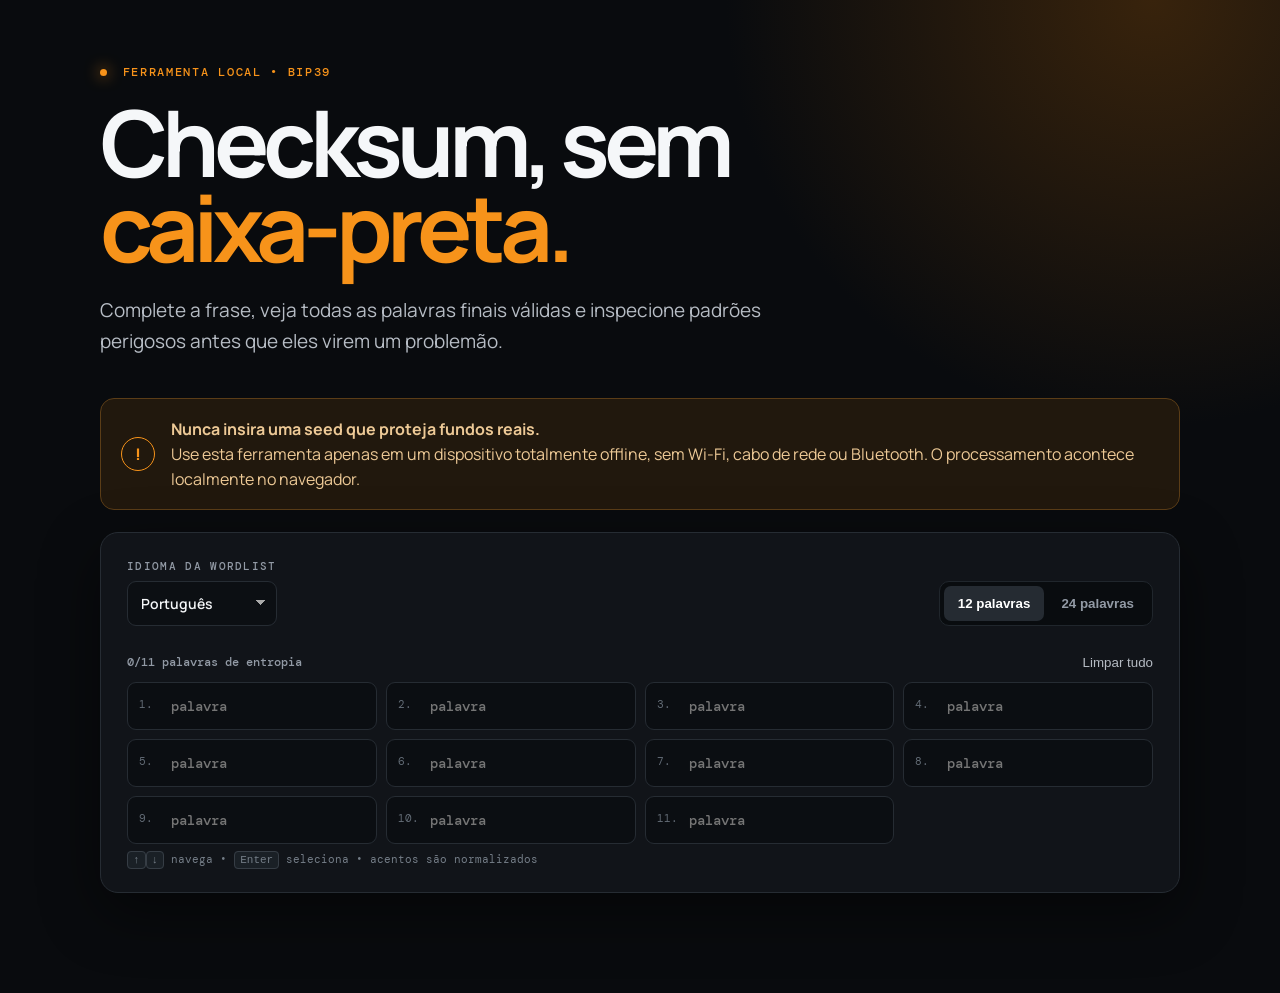
==== commit 308876e7: "redesign: match original premium dark theme (DM Mono, Manrope, gradients, panels)" ====
--- a/bip39_checksum_offline.html
+++ b/bip39_checksum_offline.html
@@ -1,131 +1,86 @@
-<!DOCTYPE html>
+<!doctype html>
 <html lang="pt-BR">
 <head>
-<meta charset="UTF-8">
-<meta name="viewport" content="width=device-width, initial-scale=1.0">
-<title>Calculadora de Checksum BIP39</title>
-<style>
-*{margin:0;padding:0;box-sizing:border-box}
-:root{--bg:#090b0e;--panel:#11151a;--panel2:#1a1f27;--accent:#f7931a;--green:#41d69b;--red:#e74c3c;--yellow:#f1c40f;--text:#f5f7f9;--text2:#8a94a6;--border:#2a2f3a;--input-bg:#0d1117}
-body{font-family:'Segoe UI',system-ui,-apple-system,sans-serif;background:var(--bg);color:var(--text);min-height:100vh;padding:20px}
-.container{max-width:1100px;margin:0 auto}
-h1{color:var(--accent);font-size:1.8rem;text-align:center;margin-bottom:4px}
-.subtitle{text-align:center;color:var(--text2);font-size:.9rem;margin-bottom:20px}
-.warning{background:rgba(231,76,60,.12);border:1px solid var(--red);border-radius:10px;padding:14px 18px;margin-bottom:20px;font-size:.85rem;color:#f5f7f9}
-.warning b{color:var(--red)}
-.controls{display:flex;gap:16px;margin-bottom:20px;flex-wrap:wrap;align-items:center}
-.controls label{color:var(--text2);font-size:.85rem}
-.controls select,.controls button{background:var(--panel2);color:var(--text);border:1px solid var(--border);border-radius:8px;padding:8px 14px;font-size:.9rem;cursor:pointer}
-.controls select:focus{outline:2px solid var(--accent)}
-.seed-toggle{display:flex;border-radius:8px;overflow:hidden;border:1px solid var(--border)}
-.seed-toggle button{border:none;border-radius:0;padding:8px 20px;font-weight:600;transition:background .2s}
-.seed-toggle button.active{background:var(--accent);color:#000}
-.seed-toggle button:not(.active){background:var(--panel2);color:var(--text2)}
-.section{background:var(--panel);border:1px solid var(--border);border-radius:12px;padding:20px;margin-bottom:20px}
-.section-title{color:var(--accent);font-size:1rem;font-weight:600;margin-bottom:14px}
-.word-grid{display:grid;grid-template-columns:repeat(auto-fill,minmax(180px,1fr));gap:10px}
-.word-input-wrap{position:relative}
-.word-input-wrap label{display:block;color:var(--text2);font-size:.75rem;margin-bottom:3px}
-.word-input-wrap input{width:100%;background:var(--input-bg);color:var(--text);border:1px solid var(--border);border-radius:6px;padding:8px 10px;font-size:.9rem;font-family:monospace}
-.word-input-wrap input:focus{outline:none;border-color:var(--accent)}
-.word-input-wrap input.valid{border-color:var(--green)}
-.word-input-wrap input.invalid{border-color:var(--red)}
-.autocomplete{position:absolute;top:100%;left:0;right:0;background:var(--panel2);border:1px solid var(--border);border-radius:0 0 6px 6px;max-height:180px;overflow-y:auto;z-index:100;display:none}
-.autocomplete .ac-item{padding:6px 10px;cursor:pointer;font-size:.85rem;display:flex;justify-content:space-between}
-.autocomplete .ac-item:hover,.autocomplete .ac-item.selected{background:var(--accent);color:#000}
-.autocomplete .ac-item .ac-idx{color:var(--text2);font-size:.75rem}
-.autocomplete .ac-item:hover .ac-idx,.autocomplete .ac-item.selected .ac-idx{color:#333}
-.bits-section{margin-top:10px}
-.bits-row{display:flex;gap:8px;flex-wrap:wrap;align-items:center;margin-top:10px}
-.bit-btn{width:44px;height:44px;border-radius:8px;border:2px solid var(--border);background:var(--panel2);color:var(--text);font-size:1.1rem;font-weight:700;cursor:pointer;display:flex;align-items:center;justify-content:center;transition:all .15s}
-.bit-btn.one{background:var(--accent);color:#000;border-color:var(--accent)}
-.bit-btn:hover{transform:scale(1.08)}
-.bit-label{font-size:.7rem;color:var(--text2);text-align:center;margin-top:2px}
-.calc-btn{display:block;margin:0 auto;background:var(--accent);color:#000;border:none;border-radius:10px;padding:14px 40px;font-size:1.1rem;font-weight:700;cursor:pointer;transition:transform .1s}
-.calc-btn:hover{transform:scale(1.03)}
-.calc-btn:disabled{opacity:.4;cursor:not-allowed;transform:none}
-.results-grid{display:grid;grid-template-columns:repeat(auto-fill,minmax(160px,1fr));gap:8px;margin-top:14px}
-.result-word{background:var(--panel2);border:1px solid var(--border);border-radius:8px;padding:8px 12px;cursor:pointer;transition:all .15s;font-family:monospace;font-size:.85rem}
-.result-word:hover{border-color:var(--accent);background:var(--input-bg)}
-.result-word .rw-idx{color:var(--text2);font-size:.7rem}
-.result-word .rw-word{color:var(--green);font-weight:600}
-.alert{border-radius:8px;padding:10px 14px;margin-top:10px;font-size:.85rem}
-.alert-red{background:rgba(231,76,60,.12);border:1px solid var(--red);color:var(--red)}
-.alert-yellow{background:rgba(241,196,15,.12);border:1px solid var(--yellow);color:var(--yellow)}
-.alert-green{background:rgba(65,214,155,.12);border:1px solid var(--green);color:var(--green)}
-.entropy-bar{height:8px;border-radius:4px;background:var(--panel2);margin-top:8px;overflow:hidden}
-.entropy-fill{height:100%;border-radius:4px;transition:width .3s}
-.copied-toast{position:fixed;bottom:30px;left:50%;transform:translateX(-50%);background:var(--green);color:#000;padding:8px 20px;border-radius:8px;font-weight:600;font-size:.9rem;opacity:0;transition:opacity .3s;pointer-events:none;z-index:999}
-.copied-toast.show{opacity:1}
-@media(max-width:600px){.word-grid{grid-template-columns:1fr 1fr}.results-grid{grid-template-columns:1fr 1fr}h1{font-size:1.3rem}}
-</style>
+  <meta charset="UTF-8" />
+  <meta name="viewport" content="width=device-width, initial-scale=1.0" />
+  <meta name="color-scheme" content="dark" />
+  <title>Calculadora de Checksum BIP39</title>
+  <link rel="preconnect" href="https://fonts.googleapis.com">
+  <link rel="preconnect" href="https://fonts.gstatic.com" crossorigin>
+  <link href="https://fonts.googleapis.com/css2?family=DM+Mono:wght@400;500&family=Manrope:wght@400;600;700;800&display=swap" rel="stylesheet">
+  <style>
+:root{--bg:#090b0e;--panel:#11151a;--line:#262c33;--muted:#929aa5;--text:#f5f7f9;--orange:#f7931a;--red:#ff4d4f;--yellow:#ffc247;--green:#41d69b}*{box-sizing:border-box;margin:0;padding:0}body{margin:0;background:radial-gradient(circle at 90% 0,#38230c 0,transparent 28%),var(--bg);color:var(--text);font-family:Manrope,sans-serif;min-height:100vh}main{width:min(1080px,calc(100% - 32px));margin:auto;padding:64px 0 100px}header{max-width:780px}.eyebrow,.section-tag{font:500 12px DM Mono,monospace;letter-spacing:.14em;color:var(--orange)}.dot{display:inline-block;width:7px;height:7px;background:var(--orange);border-radius:50%;box-shadow:0 0 15px var(--orange);margin-right:7px}h1{font-size:clamp(52px,8vw,92px);line-height:.92;letter-spacing:-.065em;margin:20px 0 26px}h1 em{font-style:normal;color:var(--orange)}.lead{font-size:19px;line-height:1.6;color:#b7bdc5;max-width:670px}.warning{display:flex;gap:16px;align-items:center;background:#21180d;border:1px solid #5b3d17;padding:18px 20px;border-radius:14px;margin:42px 0 22px;color:#edc996;line-height:1.55}.warning-icon{flex:0 0 34px;height:34px;border:1px solid var(--orange);border-radius:50%;display:grid;place-items:center;font-weight:800;color:var(--orange)}.panel,.results{background:rgba(17,21,26,.94);border:1px solid var(--line);border-radius:18px;padding:26px;box-shadow:0 20px 60px #0007}.toolbar,.entry-head,.result-top,.analysis-head{display:flex;align-items:flex-end;justify-content:space-between;gap:18px}.toolbar label{display:grid;gap:8px;color:var(--muted);font:500 11px DM Mono,monospace;letter-spacing:.12em}select{appearance:none;background:#0c0f13;color:var(--text);border:1px solid var(--line);border-radius:9px;padding:12px 42px 12px 13px;font:600 14px Manrope;background-image:linear-gradient(45deg,transparent 50%,#aaa 50%),linear-gradient(135deg,#aaa 50%,transparent 50%);background-position:calc(100% - 16px) 18px,calc(100% - 11px) 18px;background-size:5px 5px;background-repeat:no-repeat}.mode{background:#090c0f;padding:4px;border-radius:10px;border:1px solid #20262c}.mode-btn{border:0;background:transparent;color:var(--muted);padding:10px 14px;border-radius:7px;font-weight:700;cursor:pointer}.mode-btn.active{background:#252b32;color:white}.entry-head{margin:28px 0 12px;font:500 12px DM Mono;color:var(--muted)}.text-btn{border:0;background:none;color:#b5bbc3;cursor:pointer}.word-grid{display:grid;grid-template-columns:repeat(4,1fr);gap:9px}.word-field{position:relative}.word-field input{width:100%;height:48px;border:1px solid var(--line);background:#0b0e12;border-radius:9px;color:white;padding:0 12px 0 43px;font:500 14px DM Mono;outline:none}.word-field input:focus{border-color:var(--orange);box-shadow:0 0 0 3px #f7931a18}.word-field.valid input{border-color:#335f4e}.num{position:absolute;left:12px;top:15px;color:#636c76;font:11px DM Mono;z-index:2}.suggestions{position:absolute;z-index:20;top:52px;left:0;right:0;background:#171c22;border:1px solid #343b43;border-radius:10px;box-shadow:0 18px 35px #000b;max-height:215px;overflow:auto}.suggestions button{display:flex;width:100%;justify-content:space-between;border:0;background:none;color:#e5e8ec;padding:10px 12px;text-align:left;font:14px DM Mono;cursor:pointer}.suggestions button:hover,.suggestions button.selected{background:#2a3139;color:var(--orange)}.suggestions small{color:#747e88}.hint{font:11px DM Mono;color:#747d87;margin-top:8px}.hint kbd{border:1px solid #363d45;background:#1a2026;padding:2px 5px;border-radius:4px}.action-box{margin-top:22px;border:1px solid #6a4317;background:linear-gradient(90deg,#281a0b,#16130e);border-radius:13px;padding:18px;display:flex;justify-content:space-between;align-items:center;gap:16px}.action-box div{display:grid;gap:4px}.action-box span{color:#aeb4bb;font-size:14px}.action-box button{background:var(--orange);color:#111;border:0;border-radius:9px;padding:13px 17px;font-weight:800;cursor:pointer}.hidden{display:none!important}.results{margin-top:22px}.results h2{margin:7px 0 0;font-size:25px}.result-top p,#result-explainer{color:var(--muted)}.quality{border-radius:999px;padding:9px 14px;font:700 12px DM Mono}.quality.safe{background:#14372c;color:#67e5b5}.quality.medium{background:#3a2d13;color:#ffd36b}.quality.unsafe{background:#42191b;color:#ff7779}.checksum-list{display:grid;grid-template-columns:repeat(auto-fill,minmax(185px,1fr));gap:8px;max-height:330px;overflow:auto;margin:20px 0 34px;padding-right:5px}.checksum-word{background:#0b0f13;border:1px solid #293038;border-radius:9px;padding:11px 12px;display:flex;justify-content:space-between;align-items:center;font:14px DM Mono;cursor:pointer;color:white;transition:border-color .15s}.checksum-word:hover{border-color:var(--orange)}.checksum-word.selected{border-color:var(--green);background:#0d1a15}.checksum-word b{color:var(--orange);font-weight:500}.seed-display{display:flex;flex-wrap:wrap;gap:8px;margin:20px 0 24px}.seed-word-tag{background:#0b0f13;border:1px solid #293038;border-radius:9px;padding:8px 12px;font:14px DM Mono;color:white;display:inline-flex;gap:6px;align-items:center}.seed-word-tag .sw-num{color:var(--muted);font-size:11px}.seed-word-tag.cs-slot{border-color:var(--orange);color:var(--orange)}.seed-word-tag.cs-filled{border-color:var(--green);color:var(--green)}.analysis-head{border-top:1px solid var(--line);padding-top:28px;margin-top:10px}.analysis-head>span{color:var(--muted);font:12px DM Mono}.alerts{display:grid;grid-template-columns:1fr 1fr;gap:10px;margin-top:18px}.alert{border:1px solid;border-radius:11px;padding:15px;display:grid;grid-template-columns:30px 1fr;gap:10px}.alert.high{border-color:#5a292a;background:#211213}.alert.medium{border-color:#59451f;background:#211b10}.alert .icon{font-size:18px}.alert strong{display:block;font-size:14px}.alert p{margin:4px 0 0;color:#a9b0b8;font-size:12px;line-height:1.45}.no-alerts{grid-column:1/-1;padding:24px;border:1px solid #275544;background:#10251e;border-radius:12px;color:#75dcb6}.disclaimer{color:#727b85;font-size:12px;line-height:1.6;margin-top:24px}.copy-seed-btn{background:var(--orange);color:#111;border:0;border-radius:9px;padding:13px 17px;font-weight:800;cursor:pointer;margin-top:6px;display:none}.copy-seed-btn:hover{filter:brightness(1.1)}.toast{position:fixed;bottom:22px;left:50%;transform:translate(-50%,20px);background:#eef1f4;color:#111;padding:10px 15px;border-radius:8px;font-weight:700;opacity:0;transition:.2s;pointer-events:none}.toast.show{opacity:1;transform:translate(-50%,0)}@media(max-width:720px){main{padding-top:35px}.toolbar,.result-top,.analysis-head{align-items:stretch;flex-direction:column}.mode{display:flex}.mode-btn{flex:1}.word-grid{grid-template-columns:repeat(2,1fr)}.alerts{grid-template-columns:1fr}.action-box{align-items:stretch;flex-direction:column}.action-box button{width:100%}}@media(max-width:420px){.word-grid{grid-template-columns:1fr}h1{font-size:50px}.panel,.results{padding:18px}}
+  </style>
 </head>
 <body>
-<div class="container">
-<h1>&#x1f9ee; Calculadora de Checksum BIP39</h1>
-<p class="subtitle">Calcule a palavra final (checksum) da sua seed BIP39 de forma offline e segura</p>
-
-<div class="warning">
-<b>&#x26a0; Aviso de seguran&ccedil;a:</b> Nunca insira uma seed que proteja fundos reais em qualquer dispositivo conectado &agrave; internet.
-Use esta ferramenta apenas em um computador offline (air-gapped). Verifique: <b>Wi-Fi desligado, cabo de rede desconectado</b>.
-</div>
-
-<div class="controls">
-<div>
-<label>Idioma da wordlist</label><br>
-<select id="langSelect">
-<option value="english">English</option>
-<option value="spanish">Espa&ntilde;ol</option>
-<option value="french">Fran&ccedil;ais</option>
-<option value="italian">Italiano</option>
-<option value="portuguese" selected>Portugu&ecirc;s</option>
-<option value="czech">&#x10c;e&#x161;tina</option>
-<option value="japanese">&#x65e5;&#x672c;&#x8a9e;</option>
-<option value="korean">&#xd55c;&#xad6d;&#xc5b4;</option>
-<option value="chinese_simplified">&#x4e2d;&#x6587;(&#x7b80;&#x4f53;)</option>
-<option value="chinese_traditional">&#x4e2d;&#x6587;(&#x7e41;&#x9ad4;)</option>
-</select>
-</div>
-<div>
-<label>Tamanho da seed</label><br>
-<div class="seed-toggle">
-<button id="btn12" class="active" onclick="setSeedSize(12)">12 palavras</button>
-<button id="btn24" onclick="setSeedSize(24)">24 palavras</button>
-</div>
-</div>
-</div>
-
-<div class="section">
-<div class="section-title">Palavras de entropia</div>
-<div id="wordGrid" class="word-grid"></div>
-</div>
-
-<div class="section bits-section" id="bitsSection" style="display:none">
-<div class="section-title">Bits extras de entropia</div>
-<p style="color:var(--text2);font-size:.82rem;margin-bottom:10px">Simule lan&ccedil;amentos de moeda para os bits restantes. Cara = 0, Coroa = 1.</p>
-<div id="bitsRow" class="bits-row"></div>
-</div>
-
-<div style="margin-bottom:20px;text-align:center">
-<button class="calc-btn" id="calcBtn" disabled onclick="calculate()">Calcular Checksum</button>
-</div>
-
-<div class="section" id="resultsSection" style="display:none">
-<div class="section-title" id="resultsTitle">Palavras finais v&aacute;lidas</div>
-<div id="resultsGrid" class="results-grid"></div>
-</div>
-
-<div id="analysisSection" style="display:none">
-<div class="section">
-<div class="section-title">An&aacute;lise de padr&otilde;es</div>
-<div id="analysisContent"></div>
-</div>
-</div>
-</div>
-
-<div class="copied-toast" id="toast">Copiado!</div>
-
-<script>
+  <main>
+    <header>
+      <div class="eyebrow"><span class="dot"></span> FERRAMENTA LOCAL &bull; BIP39</div>
+      <h1>Checksum, sem<br><em>caixa-preta.</em></h1>
+      <p class="lead">Complete a frase, veja todas as palavras finais v&aacute;lidas e inspecione padr&otilde;es perigosos antes que eles virem um problem&atilde;o.</p>
+    </header>
+
+    <section class="warning" aria-label="Aviso de seguran&ccedil;a">
+      <span class="warning-icon">!</span>
+      <div><strong>Nunca insira uma seed que proteja fundos reais.</strong><br>Use esta ferramenta apenas em um dispositivo totalmente offline, sem Wi-Fi, cabo de rede ou Bluetooth. O processamento acontece localmente no navegador.</div>
+    </section>
+
+    <section class="panel">
+      <div class="toolbar">
+        <label>IDIOMA DA WORDLIST
+          <select id="langSelect">
+            <option value="english">English</option>
+            <option value="spanish">Espa&ntilde;ol</option>
+            <option value="french">Fran&ccedil;ais</option>
+            <option value="italian">Italiano</option>
+            <option value="portuguese" selected>Portugu&ecirc;s</option>
+            <option value="czech">&Ccaron;e&scaron;tina</option>
+            <option value="japanese">&#x65e5;&#x672c;&#x8a9e;</option>
+            <option value="korean">&#xd55c;&#xad6d;&#xc5b4;</option>
+            <option value="chinese_simplified">&#x4e2d;&#x6587;(&#x7b80;&#x4f53;)</option>
+            <option value="chinese_traditional">&#x4e2d;&#x6587;(&#x7e41;&#x9ad4;)</option>
+          </select>
+        </label>
+        <div class="mode" role="group" aria-label="Tamanho da frase">
+          <button class="mode-btn active" id="btn12" data-size="12">12 palavras</button>
+          <button class="mode-btn" id="btn24" data-size="24">24 palavras</button>
+        </div>
+      </div>
+
+      <div class="entry-head">
+        <div><span id="filled">0</span>/<span id="target">11</span> palavras de entropia</div>
+        <button id="clear" class="text-btn">Limpar tudo</button>
+      </div>
+      <div id="wordGrid" class="word-grid"></div>
+      <p class="hint"><kbd>&uarr;</kbd><kbd>&darr;</kbd> navega &bull; <kbd>Enter</kbd> seleciona &bull; acentos s&atilde;o normalizados</p>
+
+      <div id="action-box" class="action-box hidden">
+        <div><strong>Entropia-base completa.</strong><span>Antes de continuar, confirme: este dispositivo est&aacute; totalmente offline?</span></div>
+        <button id="analyze">Sugerir checksums &rarr;</button>
+      </div>
+    </section>
+
+    <section id="results" class="results hidden">
+      <div class="result-top">
+        <div><span class="section-tag">SUAS PALAVRAS</span><h2>Seed parcial</h2></div>
+        <div id="quality" class="quality"></div>
+      </div>
+      <div id="seedDisplay" class="seed-display"></div>
+      <button id="copyAllBtn" class="copy-seed-btn">Copiar seed completa</button>
+
+      <div style="margin-top:28px"><span class="section-tag">CHECKSUMS POSS&Iacute;VEIS</span><h2 style="margin:7px 0 0;font-size:25px" id="checksumTitle">Palavras finais v&aacute;lidas</h2></div>
+      <p id="result-explainer" style="margin:6px 0 0"></p>
+      <div id="checksumList" class="checksum-list"></div>
+
+      <div class="analysis-head"><div><span class="section-tag">DIAGN&Oacute;STICO</span><h2>An&aacute;lise de padr&otilde;es</h2></div><span id="alert-count"></span></div>
+      <div id="alerts" class="alerts"></div>
+      <p class="disclaimer">Essa an&aacute;lise detecta padr&otilde;es vis&iacute;veis &mdash; ela n&atilde;o prova que a entropia foi gerada aleatoriamente. Uma frase &ldquo;limpa&rdquo; ainda pode ser insegura se veio de uma fonte previs&iacute;vel.</p>
+    </section>
+  </main>
+
+  <div id="toast" class="toast" role="status"></div>
+
+  <script>
 const WL_B64 = "H4sIAJi+c2oC/0y9PbbsuK40OJVvPbtH0FPp1QYlURLzUCKLP9q5s0dT3j1GGW9dr9w9sQbECOhYimRSFMUfEADB0P/3P/7cYqj7//zf/+f/+R83uXNJ5//8X/9HYIihfQ8Y/bim3gAupFR/IqmmMgG14mam9rIM1Ou4ZZ59rUBh4e3znLpBy7oHjwdJ1nFNvbYwD/xXDwV/l8RCUUgLeI+5pQJQ7Mmtu3ijxeVxw7LgEmYmWPblJQ8d6AgAPQJc7pw9YADyJU2o5Lq6UIAS2mItDq+zuTBquXlc0Ahb8SNl925kDce4FFxyKiNrqOie6MrIE6cOMKc9jReNHtlj8OOREX9E/w2QvgY4El43phNF590NUKQ+yF/TuDY/6hS/3PdosMM13wvgJ5zbgMkA+/qQrh6vd7r4jaee844uO+fABjk3PEWGqwcooyJnONCb5y/+d8ojZmJ29pnazlLqF1Hz5+kAw18dN72Dx+g/xyU7NGBOMW1Iy94VIDw558LJkUsYzy3zjiuHrrQirnh02fBgdGE50C7lQFuUYzyzyJvhr6KtAujReKWEi2noT9S7NL9yepQWmL99pfLrhhWX7JGrVsdhXqsn4J219mM8qbb9GK/R9ujbSGxpvElrbv4F5FHz1kLrC/I90qI/s7YvmGh949zjmOmNw6O3hGs/xm2XL5xKV5rdkgAx3b7cLw9QCEarfvma8DZfax/d9vVLso0b3+Ee2JObvsd13n0ctRA86jy5ZTx6ctu4RIqGSWfiiVvHvJvcMaU00OnGKBB0ehTKi4+4rVBWTNrbKKOi+DrGlYBfo58madcxIifvxvATcOLax9Ce/OwgawXi/Sfv13EVeYWUDU/2u7uQtIfRl5OPFNICx4gTMCrhTz769GtAWsVV+h21aJAggr68x6O+Ex4Q5u8ZrxKQ8gs/[base64]/0OslnSw3oerFhLbAL2Rjk/YJusnUFzRml2qMh3ZZe+OYYj3EUfEeJ1x/4RqZ+1xYlAyG8UBRXlCxXjZLQx+gb3oNJ0dIr6iDDbr+TfD56HV20wQJJXC0+EwFa1bFpA7EPL9wHVJDrse4HiLpgPK4oqzTIaf0ONFomlmXReZKKPe8HJ54fvPP/FQoh8bycnOsb8Fl4h1jYMt1SwB5NKuggocXJFQUPbpQruHETbXxsbXzqbhJapE2wBk3Nr8lFt7s1o4xZ6JNAJeVGQN59qLcjhEpjeRRiD+gbMz+rOgHSen8W0Z/BLKm2KGQCRgjSsCR+bidC7SgVAEyxobAYv9WglEB0foywIxivWeeMbvkyqbdIVNFX54xk1R1RjYMfQHH6XFDgqYqKLFYmXtjFZn3PkOREnji+b2MgsOG7g+iNh140VAgoufQwgdVgPkwh2vItzlCiRWQcS1h/Qb8whW/[base64]/ucCxZ7ARDrgtYGcOB68h/IouLYtcV9RYDPqILMftzmoZsK8niIH4NXF0PIvRLQVbLiZQBo/2KsIgULtQC+syxxYwCWPge0XumeIODdSz8ooks/eW/na6DGYlChiD6NzKLOd/RFz7iYXjL3EhLkXpcewtTqj7TrBfJTnkQZJ9NhrNRzR9tTXVuGsrCIDbghYcyhhXrxYmbd4qgiLOiM5Zbk/HfMxmUIhwWCePGi5nqgMlT0RXTaBWki0ScU4NXXABQxmwSmYgVoB1dg3rTKQoCk1W5aUQea6IuPrFYMF289oEUJCizjDKz3SftLIO6lfSnI89acamDikFACoLzL7ISlt/gqg2si9iynhu0E+oVrxnIlUOY0ypHuRbUaZuUiojaOQSoQa4UgzK4luA2TaOErBV0LFsAxABfeGKRSyDVmxyLSGg0VNmoYAk8sGUuI/hgm5RJoEwlKYpACU4AIwrWa00SwyQTB1q8BIytU6ZMKaKq04MyelN6xMap9ikdcHEThSoV/f4aAWBI9TYI6VYllLDVLGvqbXPM+JtOSDkd0chQmUT1R2snCeMVLpI6Zv8DPsFCwCdjGpBSE1hPRBqkj8GtcIcjMv7XIIowCAqopk/EXQMaVD8OwKB2FjOr2IW6XPlbfpWO2dJvWMOMXrpkLx7EY2ffSvXyLPjHq6h3EgoDxst6VYQgLOHEdM0J6N/Cv8Qi5jt+i3Yyr2YcCzzQcKR7mCqW5l3dAN/iVq6vf7sp7GjI+0BjxcRrWlo8LU2RIFrxA9JsbI0AgB4PAvD/Jl8OAEbmBB8fRySK33NB6BMFKFCSLGv720Bz9kajb+iPHhJw5wbslcLSyP6nTCxozB1LGq90zBoLAhNVVDHY0k8w+tN25ctD7c4NIFwTB6M+dU8afL9TkjJBz/kwizgeSNiLCtFB9u+BWiHwVkZZUUNotlUZilpk7JqP/C8aCgDFaYRrJBS9TmFVWXDaXWMvjQaUPF7BIUYfCax1yQIDnO4lEQCdJDWFk+SYa92g6FQ3MCn1X5OUvJKQ4po9/s/HfshaiQ970iAsyi0EwB8VbFM2FEEaNf3uutwLLHJi8O0w0gWHC0H4HPord8eY/CeLBvzNWLEGelczsg7eIxiGtBCY+LBerOX17gtD63x6XCX6J1U2YHisGslxFI/kecEFSGBNEwJjgK2xfuVZkOXjFzF/VpVwHOnGZ8c/ZIA5W+FZXZ8rL6vAoLEECML0FBbhkVzpBVydSH52yekdNapUX7FjyVi/CAGV5/DscuXJF8uEi/sF4WWVshYt3QTyutHbWoVuuAarMGsxLugY/bLtV6orKoKfleuDaeB8G7Qo3FjUauW6WBUvkGlgc2izA67HK0spimBV/NLpB1nD7mNY4/KAr3WwCcEtEu0dt0YHQWpGSdoXVtsbEzDDfBPAmirk19uEaXOlsWzEw0ljrVlmSR93GerzCAlsTGjBx92OFb0+u47GUeeoNrUyCi2mF61yXC6x4AjseWeg+XkXP5/NoPK5046/DI7fK4s2+K2ywIiINa4dgvFkJmGqrrq3IiNcSGx65YVet9JkJgF2+ihkx/oNdsfYTl6GLrmLqc4LC+bF2jvbN0b9Gf/Tmont/A9GZsuEVtmHpb45+eUHTA+FeExSHZNh05+NE+RUXFNFwF+foJhYCkobTcNPFaoxOgWH0uKDCf+EkEtQx+DfpU77ZjjbbAtboDXrRFjaoIZvNlS2I2rUisYxnQkfa4jB8NvP/CyoEY45sEaqkgCNXwDQRDJNKAJozJpY9hukGL/[base64]/Rgr/m4eEUF4gkjYMlZfgdgt3jGW9l4W5i/8Cz3R68T+/54wYmHLBmz2ybBzuIqiOlwCAQWKHQuHF9pdLmIOEHKZDHSLhCNQtwwyFuFyEIglRQQEtEZBif/aPrPADs0owBUkV6qMAtE3gszFISqAfwMEmj2CsbIKEi1ytEo4V8x1QRHREUFtgWOgHfqMII/ZLHpEg2MgnC/Pe16dRR72SBj3AtLs+ZzcATTCA7dUeOsEWYE18CUrNVWBDQqjjHa2m1oVmKOC07helnIFVsc09VDQ0TViLIjBEVntWof4lftGK1yYQC/bUHs5FVcD4TK2gF4y96GtCjwB4lBYXv5rDPxXmsZlCNwXTImXzAdMMdhYrw5D9tUxRl9wVb86YyUEhdGzL/jzGdHyS+wNV8ZG9C8IabnmcRVdtAPez/oFx/uvMSfkcvKPEynntoy16xdcLL/GkJDLDEH1C639S/dmkfJ17wT+Ooca+OsMKwCUPgG3oIljRZLLaCYB48VkzYUdHhGgErF3FuF1lH6UHtmQlltCamFS4/1ttHl0MFkFnHB0iMbqxhXV+ULWrwqtKrpvljMcQ1FkPlK8W3Ed0lDAGG3qOoAaEv1QOkRk4DImkgDofdGHapnh84/237mNhUVQHdeUsfqonc/s3KHUXZVRfhjDNKqhMdZvgQWGjUx8CqaIvonQjkxlj9iX5xZMDIiWivAmRdgtMfwFfZ3ugRi4gRehRMXANVMMAF7H3WniMi0mARoHwySmbeiRGrk0ZlRE1JHoVKPDk746/uoouUORppoV0zcK7vOvkbdv9HnETrdy7KcjGJI39jeEXPwu8A0cGsg2hNcxXkUk/6imgHOIiwMhYQecsXQOHu41BviB4XyIvuKQBTlOVEx9zpBQAsdWrAC6PAR23gnfwyFqjaHxBgI2PrpYtcsvVrOUYI8bfuUDmp9c0S8HN2lVzpfAhzamlWEhHq7ZDe9wDLvpgDJ/yLQZc/7AVqBcOe4PKJaHV48J2tIveJBfghsgwnl2ICLlsB0BQRDZam+whcQwGNcy4z9Ih4NL28Fd1wP22KHeImZqrEHbh/5ziDKGBhZhyZlyhLFZLFfOiSPA93lAlMrVmiTAGSwATp9DzI+ZBVOl0p0GVA7C91BHNsYN2jy8Pcp/U+QcaYLpeaRlSAMB0GqOIc7lguVZJE6A4/Iwf7Ug63yxQUfLJLwa9wGPxOeVE27hI1WRBWNFPizS4/FqCuKjRHHjnGCszYHpKtcwAPbRjr6uyNvxZj22kIdIOHpl20lBaONed8acCEZfYJU8OgNGj+/qh90giHLk+B4vfDoIrxPW7+nyr1GN08LxTpkl3wPwJU/zJZ2IJzyx7X/Ce3TKKtBYuN+4W3w+/ujT5314ikSjYsaKXLww1O/0vaFPTvqZTv9Vx/U9skObsEF7JoiKM8HbeCYZkB4wLfy3QD4JQrsk5m/Oymi87hgKp7oikYg1CYv+2TUcYNTSZO/JjWBss6cRriUm9Pe4Uu+UaocxP2XhmNHQAtlMaeK4StPFDdA0z8PwEK10SB/d3sGj0zLGZBoxB4mbWQLwBmmFZgM/U/o1LCbYUomrXIrfRx5jLWGxTPAZIAhMJtsYJOnkvqWgUVjGMzIc3ikHy51pKaTMYZYsXjQVGMOpzLRnbR9MQDix7Key4e0LQy0EbXQlpqL7GTeqjW59m8WpNxoUAi0Nyr0gqu8Jzk/p9hPXkXkoV3LB7/f3hhzflDbpg4aijZQdJW6GWOamZ3YRfoyMMCp1eTuAMeIyVxMBfI/sMkGBlzo7bo9nbNRkneBMGRM8Y13MXA0zVkC5BrudsRX5XgzPASHfMtTD7L4pfbPnO8i47EwquFbHXKKwjZ7BIJGLg6td4DyGZRbdEG3lGb0hlxUzRyAGpSBojojryjubXUz1NAC3W/L+LfJzdGkObkR3yShnywbTdXPweJmw4eLxGJjOckWrQofU2Crsz+eQcXNtaMPAlg6fz+hY63JR/1H1aHuimQYdN36lNfgSkRuEOWJzU8CGK+ZRTsP8k+soOsHDksVULADIGSEaMrbJMwKCM+JnchIznjcVztk7AuDBNUwsr+JBzaH9H7026wRCX6cvTGvbE8wab83KFAdZnjWsBd1e/MqsGpbA/3nWQ2BD6UVWDyZakZjVAg6IEYGWS7dQmMgxVcLFjijhA6DLzQHIHTKBS+dzErYeBDEcQSDFvsAjsdCUVoBsLVPUB4rXTO25a9gE6l7hi/[base64]/IZy4wdTmGopjq8UH0Pj4EARgMXz7haQR5LskDIlaLxQczIoKbiOQBlllAPK57uMEGQ3cVvgY/[base64]/[base64]/oZ1sPKsy/ikDT6jfqgdVT+AgaL6OyYAgXWanh76302unibe/[base64]/xM9cB+hgDE3tcTioUA/Hdiwp0cOPAH1IQ/xEpHjROjpStHSxqWXU0YYdTIBSyBd8Uh+AXYGZHKHSA9EAgjp8KHXBPzwAlYOfJSx9MhlSv2sJ8VURBeNGORrdStqxqEqH7GjoLopsOhoccx7U/Kg8xZxVjhmmV+oTB2XmYEv6BfTELhAe7MmiMBXBX3ug3hkfm+1AYE4IrDewKwpV0zl886VNyq+qcH4nkx9fbx+GI1b5CgJQylVSA6u1HqN9FUKhBmcuPa0TiyuEAKGE9vbL/[base64]/npXmi2Phy/E6VPD6BX+IAFT0i8vMF4TXF7v3ix6D+gVdv34fE3r1+8g421C/[base64]/h6tJEa/[base64]/2xBv/ew8ptvPyyMxcwe6540DrGcGkfU82rvT29wzFpNepqFOco0wqw/+FDKFyBUEDV1toDEVnpo0o6253Ax5KKgP7eJymJlivA/V7zICFEEX/jtxQYjz5fJQiC5nJ+QuyJOL0eGX3wP65tJBgcQTe0XXfZIYf5+ohB+UOZfnMVhtegzJC87cSw8hxIFEjKNugWPj0hgNvGaYrXZhpkqiXsw0wHCjXBoEuuHmsxkUZRhlFzo5BLK86nANeFa1PI3gQpMyKuPiMWMScFwpztgPuPR8K/5suH6jLl/PdbTFlxtP/cI6+gXDQq7YA/lCG+hhIkwV6gNfGrIwOuELYusLMcVfXG2/GPzzBRcDNKkvi9MUhLFL9eJLnXURiIvFl5/GxRzFooT8ggT88qCnEKnBqLwvrMhfY8B8MZruCwvy1+4N4GlYmb+4Hn/BZpYrPdpfWETliuojaOcLrs8vKLoQUV8a+/cFhIyoPvZdvixU7yvwjM4XnHki3+DF/cIS9YWZ8/WcCvhKY9/8KyFu5StRbn0hWPQLayRVMW5XyzUyYQzqL24tf2FF+irYMf/SOD80IRfFL57a+KLS/Y1F8ht9+e2pV36njgty0mz7+Gnssn4QZ8uNx4+oaf8vdm26RiZ7cmkxsFJgeCcgmKFu4pBz09I/oHWafATRkgZh4ZYgRjJot0SNQcbyMCJN6iK1dJ7PF9gzi6iMelSertgN9wKKnKk3UmlJzZCobBMoTGkmDMpSQggOqNkz6trdhAqGT0PlYtZaLVEUJAeqL2cFyNj9AIFWSOTaaZUS+5E5o7P6cUfdzSnuYcF9op0tzJFyNFgstR/dkmXJgbS+ecGQvPjNAehBeEA27aLHz5hR/ezgAvM1XMzRQSOm5wrwt2ge/Pvl/8Cd/bRohA/[base64]/wpa11kIclGuUZkota6lAay3XWRW3jhsz+z5vyAwy+7zVohS++Se04FMorOfiOIwdJkFGJwZM+XFSsJq6KS/CBndL0SyvDjTQljMz8TXwMQ8K8aeGMH2emuOTKIXQHnrON5NgEnJqr0D4A9RQ+DoUKF06p4BM9rvA1rqfKArHkhsiXLxu4t6FrtTIxakUwwPpU8jawRqhhWThax4ifcJzYkE6s/ed8Tyar0eWhmWdWKRzvXVeYWbqwhskvU2crUZ4Gp1SZercmkZa22AlSG6MnKaFR20pEdLdfsJnmoX1FY8waoXqmigXWr+T6uot1hGWhSO1bKFoSWouiqwMWxjZpqGqxJQZ8blybCDm7uPjL06XYVbma9e6GQF2ONqo2oJBSaGms57rgeYXjZ0qk2mAPZ3wnTw6mRBK6/YG9z2cS+Oskq3wGD5GMi4sP++3hOiE+P/gVyPqPim1IFS5/oRbvrJAJ0xsY3B2TQSPHBXuYY/yQosiQNYWrIGtA1qiKGytRXt8zRs1RdO4FYEwxOPa4k/cXEnbyCAWWcMhkbqAILPFeTHsRcCKVGLLNofwP2yLKqt8zqfWdpzbHKzS8kRGzQvyaSQAroM1+onwHL9eQnEv8FNLe+BW72YkvAEytqMSWjQI9m8HEjsGk8qSzCCypLQUSO88MnyTI9ofN8UUo/5GA/3EEMgO/AJ3zs/zDz2tEggTJiCitNX4G9sE4iLAoYHuXV2ROypFQo3YIZ5zzIDNHlIR0TnpHUB4dUiy6bwk3Tgyx1TsGwjDDCTFD9m4kNwnLSJRhvdjcG3kmUCAIZO3ha4tBJkw1wY9kUxDmTlLYMXZykvRrvj+xbES8toAAOhgSuPnlnyp5JTURSIs5MChhyqUzdbi4smaE/yoforBYXtLcpvT0FhNpQKLQ4jH71Z2J4lSErb4sKgLOhhJN9W5Ijn+EOCTdYDO1/tFnpb3ARslJ9ofibOsT31MlBKHXHXxWzUYmWQCUYTnD/Tc4QFDBlFVzIL8iUgnExy8zuAJ46geD7VCYwHYK6LtfG5IXTfxa74UNyvuAsc8iBhIRi64IJyr3srheeG8V8CEiLM8XcfKvSLGCcOyLfIYWNYFgMs6qeRBOl5qzKI1E6IOhvwxVah+C+2hNPXSv+4Eq0dM/[base64]/jsVfz5fCyhLNlCyWItjZdaInWxvp6YAX7oeomv3FYbe7mWNRHXZswf22icjz+GSGoalODiNeJBXl7leCze6wauyeM2xXQUq4FqKTzb/r0rMTkxFPt9qQ1jnE9j7OMM5qYEKLE0yy79msEEHP6DATThkg0Tfh4Oozhwd88GdhdL3SQ/KQj+BesL7NdBopESTErvI9JrI88l/WLJLHLrGZk4MeOyfVtYDUd8ZUjo1EQ2NWHwHuNo+OQAySJCY52zSFiaWHFTcH9gIX4Tk9A0AWM1IRivnFe+PhWbXICZsiNppm9YfybZTpkaU+qrNyPOo0An7oDjWe6M1bOwkdsb5olBlbQXkdWda5dr7qudnck/lEe03wi74AJYLsR3iIIKEC3EyQbIj7AAqpH23opmyquGCk3YooSSGpRKg/LhhVpMlfse05yZPS3VuOwlmcZMK+CPuLeS8kKXsTYaPYTbpN24xMEv93zMZErtL0CXz4zQpJiLJFxu6edJB4SUY+CGACdK9ZTBYMPhHJPD0z62ZSZAYyOypLJBqz0MaeS+f1Y+3bJ5gWc6fAvx0ISEO7iECEW0SgBQgKzoYaBWU/MpyDczeXwtxzICpmISpBJLklS2VRcFnPXW1eskN6/suVQgkh6wyIYTmoHAnDk5rQzgI7XXvK8RghF5XZ8SCtonmBldrxD2JHK25hTmU9GG8lmO53JXwcGoQg+gAWv7HefitDfRJkLsXFm/tyUd9WISck2QBvLjhm0DNclkXmn3vYIgllAJBDMtGHA8ZIZwSRVmCmWalskaTAvHm5mLkXZiiQIYuuefZ61a0BhdUp2VtpUG1luodNKXAN9uy6cf/sJpvsbNwaEako8PjjQYmPr9naWV7KerLSn6mclE9naxAL21I3DAip1aqD3ZG2spC0kpW80tM9H3xuAQSWxBG20hIWqC1LoJAcBJUgiIzOygqPQ3zRKd0DSSr1dBGpK20hX4KeYfHkruTz6j04gcUGIKekhgYyi9nugmvIrMtjhS/B1MQl9HImo63kK1yh8v+rx41FwCZedJFkAco/zLZLx5N8BBtzSlcJMbCopTMEq+Q8rEWSyAQQXlZK+UUVMhbR2aP6BQxmKDzdtJS00c2zdK5RgmAOCkIL9oy52fWIC24o1jJdx0EFC2RMWJFFOLjyMEOO54hIWCl5lRMSDH/[base64]/dRKdxWHPciblZKK65QERIjwgUkqi8MBZO8Xm2MbHe1p+Dmn1RTrG+BZvVoxYpr1renTF979BWskJugBslv+NUFcbdYYFrJm/nGRq+/I4EPbySZKJdySHe5OI4KLTcxgHil2eWVFwkOecE+4vY6Q5YKgrF2UxI3wk60krFOIPVngTLYDHfry7qVwHIP3cEaMFvjahj0TggvzX3u6EVYvFUic0H3KlHhLtLlZyaiFq9H5SgIatONNTyjFc+3a52Jl/twykq3J/CCqhcFT+4rXdu+6/nDPihB3Qw3t7/Diwxzx+0+WUlm05tdtBmZKBYb/1ae3ATI5pRRYfLkDXVdAN1Hg240Gccocz6b6YNb1PABEevftIbUL2rVeaeT2v/gEGUe3YEqRiNqOaKzyukeUvqDSZS4R0qHtx6JRnKjiXlTjA44KEUdKDtFQ4SwX2//[base64]/egwwllNh44oqxSGaMP6VYhQ3w3ZSVlFH6lAIbYFxIeLLFVpb623Jojzz7KwWtbKapaQko2htPaUNYMPVDPNVY2zZRaWbCF07VJBVNAY8sCsNxwGmUYRmCEIldVcIjKPWa/o9AjxcisZe0KY7clDENv2Ejicv6IK04PhvwGok6IK/[base64]/4Hzq1AFq3W8HH00TXQa/KhLORqUsAlIdNvxaCVKk/pvRWOtcdpUndg2G8fndYoTRgyp0B8K3sUqBSLYUt2IOBE5sQArm1oZEuuLIhsT9yk6s60qMqQZQbGO4BdXaPf28/pAddKYSAxrFW3CGABXEa70pIdzJxKc4ywJrfMab2kLmhJpCkQwKV3WHkTC9ymIqkRt3SMea2MppgcgrkArUnfR9jJ82elVaWUeQJpIVkOJgZnTcVKHNtBTsK6ioZVZfVDxkxsELsC/pQoE27EB85e/OGDtbJm+kMdJYHtzkEFSqRalpSut80o5jS4VD7Iz7sosgtrxeQQRU13ph5l8b6jEVHWUdJT9otkEtdm/aM02VSbZrDQA++sp4nQwcF0Vl+M5ca5MeQlK50DrztcaAoT2ljFq/[base64]/iv0EdVFdMSz25WwX86XMpUPwvnTPFUyrjtErgpch4l6McHi5ejCpIUVjjMDOiqiVl3+NrRRRqk8qBiOwFBmSheG9UkASPwnxSvSWvGRpGeX0sWi9+jKMPwEJlQT1yqvHp0z6AF6mJb/u8124A+/SkRBVH0JM6/BAgRh1BkWojAHOZGleC2KIGrDLIrYE8CJlKhku3bMNFR/DUjlVsVQqyflOUtWw8P9c8W9xMMd1jw+rrpKudsLK7flo8QY3Fyvfgy6uOzKX73klu/8yRSXKQmtv+jHOVYsdity2fjzyg1UVlfYbW1lUrQ3/y7LMv00BjuqGg94ZsesT/b1lgqwqcvBWHm2rTgwA3kmpGJUNBeNaXYPGzPrBHRdXxZudFS1jUkhP6Rf+vxmwEm/Jj9Qj/ZGcrcKMg3r2J26dGAvNIGwddpNStj7pNL80UNzqdfEBb/z3to6/xQ25Wym7Y3pZwzPiKeJkgG6SgJL1bCykoD/NtS/IQ0+Kqc+sVMLGgAA2aufVDEGBqG/n1uO92oLr1dbMiG3zQwTMDG7V2ZNu1axxDZAGsJCWQ+cdRrlSvkL3PzS2/QMYSPMaQKaqvNMFJUXeGxMfKNXGnwc0R0HWuYK7McFCbinhDMtRoljyw6pLENSrYsdWJpshLdi20ZVOlonG3Xr26vl39tYOUuzJ5GL9rrHi0PYErnxywZC6SWd3lKD0c8yZWF8N662kpS2erVC4vSgQm5/3NiNboepBXUe+WmePkwV1Yy1lYBtXLZe9Q4NlLZV+seOOJC3GO4t29QsWEUEYe4fImhUBDIfHCnt4FZvGUosPWiuvE7pP2WnJm+vpuhE0viKqup69gUXBit7HLXzdA+AycvjKASBWg1UamvLhbwJW/t+KMdkuRD6xUq08T33zSe/AM31HwExS7wWbRNRePFIabEPxypxiqTsRPb+qtNpN5461Ul1YXCBuRlw0X0Dg4PF4vgQ2ToqgH/hAYemJbVGmW/[base64]/wBerpKeeMKM1xG/c7jW61QGa/QpaXaRviUcuTj3C0xLZdC13Q87+kOcyKE6gCd+Tcu/k4NHvIWC5OZ/zVSpWWf8USIjL+ohdymwWMnLq0leZszTL0QwEe4nUuBl8E+oSUQEUOK59otp9dlayH1Qzzp5p4py9wQQ6O3TbNM2eFkSa/[base64]/o7OrAs7Og8dDfdt/H9LZPwNRhHM3SxBtgwrufBVUJKq+IZ3iI3seJpS6YcdiYdjZrdlPXj4Bx8x0cr4lHwf5JiZ3nj8I98nw0IiWXG0UjIkkh6IWzHgBXNC64chDHmjNub5jcxRksfJJcDGdmh0mmQ9bcTGbcH6QUmOcFd/KsU4gOx1AhMv9GAIND0k3w4uNKVfCGj4Z/+YHYLfuIeUxtE0E6U8xh3nQgEjmNNYIyK4S5L9aeHJ2V7Ly+o8/cGQzK5URQveh+zLk2ozPzOSWYCFayqfcnCWbsx8gjsralIp3ypaZXJNQM1OvWSGF2YLa8vBU9XJYbM4XQ0Xs7GpqhdzRy4h+Q7qRQaNiwfaYCRkGjICOKHCaTcnc9DkkKG55WDqiu4E2/1lkBAK4GZ5/uOVKs+o6ARBpFy22PvbPUmKZ9tsz/fHWwClvzr4ms1lKphR//nE32CKy8lGQ9K2deRvttGmHM7BeJ0t/kuwLao5cUrIyuDI90xtdpyfhLxRvmcsAyrYHSme4f68D1iCGZrP4elnQbzxgndCmZwdAM28zG1yAW+yOM9G92yDvDyhTUrfxVe8fb1/8EAbrvRtKBM0zxQNLujAPB/mDgfUS+WHmxGjpexfhzPuZwzCwfOcjOiZBaeV3VuSOT1uqmfLoWYKuZwf6V0SHydN2Pi2j+t1MDsjc4e78KHh7sprarja8NDgWNA584WV4DmBtxkqXe62//xXd5Bdd8xRcEbPnICGQSvjmIa2wAXZeDjuLxtxGsCCZlDbHUL2trcBbgsBXM7mACjuPiQGFued9M235mFUzo4czkzifC/OaJ4vJLysYOo2GlUZjc8ZJZw8GVX0UMSDQcisbsOhdhY9Vox/TWRIg5jVVm6Ge0KNUsZT68bqVnNq6bev2WdFPx3DLM19IHt1glgW72jNCbTD3MVz80oPDjNW7aaTRp3uEyqFhNJoB29u/[base64]/30JHVlI10JYUdSYZjTGtZk5NSYHXqOFCtGseEZSDan+8Z4pM1yZdhHebqzDiTjEY0vSx9uETU3ME1sRCTybEPRA5vOeKuRkYcgVcyyQJOShQZKSbzTTlcJhKgSZIzoCR5Ni6EoMDIKrYEiw3UhYkvwkH/pB67Z9MfSsZ5UfieuGn+FnmsbCoagjiFRSWavUfEF/268MlCzuoAa3STYSLMj8wJp71Zl6eD/mWuN4BqwSFcjDRBkK1N1PLknSCQXOLHJ7yxGAfzj1bH/BZmcrCJoGypQWL+yUQsUzPiI6szgrq4/[base64]/zQZpdevrjjXPuEtVHpcXkOQnCFr1igElwi88y36aZ/Vsii2s3fVjvDCJU4l+/XLSyg9hcXkNrjyvnHJaN23pGN8kWw6Z+CKTGVRTfYbbcPh0y69HfdDLpYDJVBFxvsAhvvqzT+lUCX063pQXFn/LXkmp06pFjj+qNbIcWy0jHcsIY05Ur8DHSQcEKgCFnQd+qxa1DeWqywhcU3B0NGQICRqF7sgH+VzgToRcAoqqaEIxs5eDsDypr8TQVEGXPRTs070qg0+iYFYBURRMW1icyCpGoQB3LFIttEClEcNm9Wc9OjFAXQ3HTNkz/7cXkp/y5rAZ+sDmdPCGLXm3vCkajXnoJG8+9m/777mCEiTZAUNvaWmAvopXDQnFCXG9SIm/sFRWtcCEaJKi9s1mCLckt0qzcGRio3DEu1rxo9+o7SJkE10pOWIKg9reqJZ89bYkqx/tDTn4HwL5LolmJlF9LuMo6nJThMBGTqHi0xYrqp/cPq3PF9jky2thwp/y1ll2BalY0nxJQBd7a/M/+s1nLF2SaxEuIyq+fQLAzPFGQhEsqlk8iLy4YvMA+UGVdPZAObH7xplCAiNAWfi1H4hmy5bUFv6rtdSbqb7B2UYQPTo+BMXitKFQvEhu+TDYNOTxoPPsgICZjhYvuCFReV72BgEmCnstpzzr8Nsp/B18pzVP2YEHLRocD3R50BY+3A5QlS7ZDsKvU2pEilQR8LMtyKodBFgBc4Vy5H9//laEdcKvEgAi5nIXwXOGSum837IY9F1ZSyAH4s5ShiT17uCWC6nJ2EF4iWvxy3MXQLie2sxz8w3y7lhcKkudyH/3/G9Li4zX4xIPHyG4POLh+eEr2ppepAJyGrj533i87xcNQuDp+1ubztwepBlGKEtfy7WAv4YpQqemiJseGXHjnC1NMgsrH/qKcSWWwxr/Glx3oAGO+j8bMcJnoACu6gy2aLIMxmQZQvNx8uaxMsAuPSwFGoYVeApLwwaK7nOItADge1tgg1dumFx+MM36WnO9GXAcHrSqJraRRaN58umipYeOsVKt+HC9R1bysh0fSaK9nrwNWnJI/g17UYzUtJCBAhf1uTbCOl2eVIVu8jKsIYwatfnbHmb7eUsUS8nR5UuhH5J97eDge8la54JKq6fKd9nIV7f/SASwFlah9XCwr9JNo1n/TM44/O/mXQqOr5LmWPVQ7Vn78nhNq4aVFCBFCjvsCRGh6S1If4kpwoavHxX/1CGPlRwY7ayVg4kfJuJteX0q15kv/ppxTw/xx+/nsa36kn3SnoQWfqWIJIHvrzN5c2JSs13tLz5zeISMnhOpPGbjYOtpmlGdOabVs99qogTw7XmRsrbmGgptKINhKGpofSlKdKNModDKwLh4T7+Y3vYrjVaCOcbpjy7c3HpDbywTfdxhxwdl5a2Zt//gGfJ3VbQe0h9twMgmFw68gP8STFdlK2bWB4cDvO1jjjLXJgInahko3x5TmaBeJtNWiSlJ9z+fn7JCco4gJvTlByf7rx/DiRovMmKSLvpzOuTyQZU+FN+glEoMec8C9GS9zSwvaMtJZvos+WjN0TiFU6OPDj8fPPZHSeBuC9VIZPsnayMIpHJ+KA5J5GvkkucWdcS4KMLfPgOWSlbWBncxYrIi/jwWZmHPTN5jm+DqPRHcbNmYyaEySYsDnukKiTMBr5Jmgwl5/fJ8g3MTmlBzcwaIjQiBFD5gxgFZThV418s5BwEwP+FJ2hk4UzkbGTZIbnQ+upVJyYGf/rOO9+/hcLgqBk7Jwk5OTGy2DZBAx/MGuSRJMUnTzdJeg7PbSaGDT6MUze0o39MiOQwjwZAqSG5NccbaFRASURg0i0GJmYfqbMSDIhavkhYDXIIjk1l85CPJqeOxCOHxO7T35wwheRcUhN5OPMvHLgiwq0RTJ0pg/ZNzFF2CTFqC/A0uaqcWvaCK92rsCpH8kYNz3TKok3nylW4btxT1i9qxh/1SI7fv6utPLc/YEgR3pOppFP22x997B4NvciwEpqRNdmlAvCkxoivFyj7JA0hIKpIUtCTzZW+/n3BOfmOPqg5Jtg1Bxhsw6HdgYVJ/6qxrRKG4hq381+bESboNTEb/0wxWnUmwT6/aIP+DbZrxfOarhvVPgbUWcC0L4ft5oApiD6JPJv/vzLKfLpOM6upJxk5CQhZyEHJ9god4w+JdtE0st4NN1p9JkzKjpRok+yBPz8C7LMmfSZZLHEDL8ZMwGYh2rtZCyKMlxmtLlSZdqTGCmtnJkxGmlmsSo3snW2Tk7Nn3/xyh+yW05DcxBAjk0PsTeR2XeCvjJ5EpFMZJRTqspxRdDhFO11b6LHgRC5OoHaME2wlQSR4BG/Z/uH9ItkS5+S/RWN85GsjuQv5R658jyOdeKmdyTRI6/15+9Alkdv3I7glORG54TBI9eff8Zb/vz38qwXOAsnMjiZSjgV46rkWTxleowP0yNRNaZHgsP4HmdPtkcA6CoCKgvo5G+cPQHZHrFyCvgmHyRHX185hH7+RS/2QN5Q6myT2N58YkeY1tQ5JLuxo3bSHUz9g2JV643GHUkWNjc9HJOkB5wdySB//iYFmZLi42+mrGOIzu7nH5I0hgNTfUa0p1zt8ZHEkIdxPs7GEEkCxdvgBiSLIPQi5YXkjSCncsfDDskUby95BJIm4gznLLUj95kSGJAU0pgalQjS2B9JgkjCO665CuylwCUtoJIB8kPWx2aNkY0oMz/8j+QHnZ3xMk4sV1ZdROTM5kmY9Sgy+R4hqm66x4frkX8b/yNTyJdZjeKR7HsOBrkyPLJ51VOHUhv5H3n6/yZ1HOCTjLjRmBvRun4hvSJ2G+af33YqRxJhBWlq570Px+BNGE8mx/IQOQIYiyMHsbc8RhBZqCTLI/QwJwgeybboOByV1XFm4pHH2iCQaunN70h2RyYF3kHafdOtRP4aj2NCBfbONV4g2djCHNnXAZsgAiIB/yHRWljJzrhZ74IzZabkmgN5HREwNYdcoJwpM6PRMnK4K3kw6RnHtXPyRerxgk4yN4KuETEsAsClFx/KyMhKRZHNnEGJ/Z4ey1owj/POtrrMICOWZXuBaTEnUiaSCpOm9Jx2o/d7YSWYE1kCSQIYjSRRT33xTyM9jPbk+LA8HsbceBh1I6nkla7RuBo5tP97WC2PXIyU0ZOT8WU0jPwvPRSM9fnbqBsx5JRZkRSKJsZTmZwRJ5JBVhbM5//EWtPzqMfuCQ4IqodyUKSUT4TNKA3JTWhskcWLoCcr4sGb/zG6Qwxa/VQy0+o44zQXqLaS/782LEqycL65kEEXOuasgVTgGHTGNuiaUSLyajyGOj/BbmgrQDeJYkRAs5lVgq6HTZEcifz4z02cSN5ElEHvgfInRuNPRC5js+wkjO3ZpPm/mVKOBsv8cF7M9G4LYI0aGP7IXUedFhWVCwjW1JQAGx+iVsV6npD085txxnqsmtSIiRSIp3EghpP/voy0cMWcWnz8k9aQVHwHdnUWb+yBDCpfvJm5+qmcmZSChREiykVIA0FJBx/KwUiGQFIq665ssJzXzz/JeAOZV7fkUGlYHwtG5aJfTwM1nnr6mHg8jHrOiALhmVrChFNl6lwjg95DAWg0fsPntARppxntrSwAIA20h8WHMNCT6k/ahMSAGvZDor+ZTIAeq7tyBRaH54BTMZDhfEkk0UtgE+Qp+pvEbyNvH6n88NdDzVdgxC4M11qGaJALRl9xG4bwTdQ3mPYgUBe2Nf2rAljtHlGjn38f0j5S9oHij4v3Ao1LRi1cQp7hB56hi1ihNWSOrHRYqJTfk0vKIPbDrfZpipvYr4DNbyavHxkE/DgHLRdjv4p+5fBQdr9ASj9TT7yd3JXpgHgN0WPIaBfDOzwkf7iDblyl8iMNHx22Xo+r8R00cMSTvQ/tqXXzyfj6Kjjk2Fy6Z7kZKV9fycmHSeDVi8b/ySJ2GtnZufpykFOPFrAoYBsY2c6I7xmJ6UJquZORPCpCvo0sT/RjMt3Zcxhh4pVqAHdzFv/8ZuD4TVYHXrrwMbI5o5iD7TFo54rxzpGmrM7G0uZ52tLbdxSUa84Xlkq2bg0DfDGNTVUZljpo5Mgi9/MPOeRIFufJHxdJGddHJINv0Be9BQD8/G5Y8nxDSI+yQgYSwUXjh7MRdj10bdweULq3scLexG7kdYMy7t9275sSRRAcr/5tfq+f3+9gXGxGJvh+fJXK1gZ5qvxrfoyN9efviZGKirGcre7h0NItEPCvzUZu5sln9iL/GrnZIqnTIpnc6OBeseiBmg3QCN+Kw1xZ1Yc/B6Ndw8MLyLIw3JRyjSxwnbW5WL/3oDaThR2UZfQRKKfaoA/zyUjTAIZPTszfgrVXqdOSUadh3Vzt052CTlKakeVsIpvZoxKvjBRc+SXPNdBkEgTuNZK4Beoxg2VtIPKKIZB8DWRIYwTQqi0ajXMNufB4HJ1Z7ZtBD3PKvf9DZjVSqcF9NZjUyKOGK//C6icAVYqyJoD8bEKLQgho6HIjYpskDGEB0fjTTnKqsVLcHlrvg3NM+5BlDSMCZ2TXYt8zVNcktrNW469QHjXQpDns566q+xaSqJFXjaxsEGcrTwWtJGUSuUPWM6NeU1FE6jRcD+NIe8ZCJ3lfL9YWnUOwV9T5598GV//[base64]/[base64]/+Ycm1C6rM6J5d0jpPRzkNav2dbRddMIZxGTwVuzKMFnIb4YrbdI9QeMXkIpxm4HZjFeyTe6MC9hTxRq2Yz9y79C2BWAPWxAciTsHi4ALAF6QHZJ+70/j/HtAT5TEgB2YHaNs72SQ1UNDMwTCzk8LaFx1AtcaOKWWgEmmbogIqrVIjhGBw3ln/PRBT/RFsqpRst6sakB46EObE/jxW2VIgxWirGhQiJQLLRqpGV29st4vCLdSG8/oyLBkD6IxT24xyK2bUAzoYXQ7D3KtnTzDraxgxsb1nFG5v80M555UoGEnXJKNVU0WB9KhXcHIvcZYCBANSt+FyasRFbjCW/3SHYOh+wpE+73cYai4yZOCC1rPi3P8xQ3Jl/sc/BOfwHk98fcvI9G4qbVIvMVvNCq31rg1fYMWy8MLLuga+9GCQK71B7fWBvYsY2V9dbb4q8NjKmBDJftp/[base64]/eOLGm+wuqwCS3mlFPETuoaWAoqXq+8bKQrErHZbRbaLR/DvgGJIn1EVGCARGwp6jUXOj7f05Pkq4t8daT2RsPmkvGv7pRg9VkrF0g6vJG2cVHkXYt4qhTjLC1dMe/8T80TGTUVjQSn/iQlkUGTQrCJmG8z1wPHi6Sez09D9++0oGhXj//3WBSRp5Siffhkw8gCcLAK8emoAtKub3A2MWawsrgN5eU6asOkB/CL2TB+w6H82FE4gdPRiiv10PrBXYpuqsO542jyK2kudoM4J+ff1B6hMPqsGCxg9EBhzNar5+/AaaH3IuMXqTrWozO62VUXRupugKdFYcR+HM5PqixHzxQf6hSBNIheC2kBna6+Hg4vci35R86r2h0XifpvFCzn7/Lkfg3ZdvN2wXCM/hiDqi1h0ZSOKPswk7a4YyByyjflKIL7Wk0Rz9/v7H2He6bzGOfhN3Cg6bpTd4VjbwLNf29dKa9gv39IktXJCWT52Yd+LpI0lWMpOvlydFFMLSRwxceFVbaLp7hk0dTKT/QLL7aM8jSReK1n98tLUbNBfDBDuURPNm0QAoVHnox0pChu25mLvwTqfQItNdjU3IImNNal/DnT8ydIyB62L5hzy8zytU6LVQ+nVRkAUL2YBPoZiDe5pEYRyLb1ULGt0TuLY7tFMnyFcnjRUl5JPPYHvzC933Mn4xcp1GAQcDcHxwfAGbMTf1LAq+FT6ALQIcCkwpTKrOTrC1VPtCYfZW2C6OcslMWBnyR7EiYHt0ItxaybXl4lA7u4R6dCufRjYvm6KRf6y/j+SLzlzcOMAJKlP7zv2QrI+/VQWn3868GO5H/yxNs9m/gnRX8Uz9/z+Tmsh5V/Q5pMFHPhzZU6cA+xgaGbJU8Ys0AWu4mBUPiz99KTGj0YCQHIzMYRO/poYOdP7+5s2NnGQcrGMnCQO9FpUK5wfgf2cJ6Y6aLJVxYLk6GYZFH7QzScfiLBYilTJ4wDDZRxJvdcHnwgE3RmMOgOp0//+X8NHK8k66wkztvJ7wNYAoDERiMipsnjGmB7GDjPhyzEvk1Y9fh7At9C9yWO2mJnh161NnJKMYBINYfmqjzYGxy2FpKDF5L9t3im0mMPGIgC6NbNk16PNeROYwbfmlC5eFBTPTrpfnnN5a9dH+nCH+DwGrmXQWkYw3BYoL6xERu/N6UYyQi4znWRBUwYTFJum83HsP9gWRbrEpJ1h5CMtCX2dY6tZ/EDfYEbyPCGRDNIDKObFt27FQ5ygCYCYRb8MUqZw0KPaaIjSCySyQYAinDq6v0ZBj0P//N6ONkH7BNZgrbGQPJxu2NdMcsk6zMCkoPyRkm7M9/bw6zkYR7RbwiN4LfJdPGPiwbjNSbxiz+QWPmjcUMd3MZB8ngfbqQ3HGMOFYaAxb40NRV/8HjjMoM79+4HiRM+nRZJS+M95//vtnO759/NiwR6dvq+DGKrJksX9Aqs/OodFZ3NNm7NuRCbLv893Jk+YqM1hM4M43kOT9/83OCmbFzApKhbDRkuIDkRgPqWdhJ60Ge/7/c4s0uDw01k9NFmcdY94fJ5eEQ0i/d8e8yorAEBP6Z8NySjXWMp0E1tbiVqSyYREUM+BbAcZYx+TO/UpGdXcmZ1owEDhtnmbsYGSIgu2+W4x2jerN/OLpmNgy9hplfmzRS/cxVJXvEZGVvpGdiCWA0KYGZI4MZRIDAiH3JzFb30bjCyCRmhE3eYhGzN0BOsxzIivaXbc5nq34he5SnapMtpE6pz0Ik2Rn50hAAd7OesY1KMaKzxNrVh9lsdOXvCt1RGTvoipVkHjPPotb+/[base64]/Qms3GWsbxqAxn1ejJ7NOkWWl3jODMqMxOuz+zerrKsIZiDWAe/avsZmAlE3UHLdON/MxP5CyjGvKs1LnDyy8gGB0a37bHzFx4MY40HnzJOkkjEZLQ70qWBlRGsPjNdkbesxd5zw5LQsDiX9xneL6UoY6NA4qGuihmEKQZMZWeIQVhkcPOsgCSoLH/lPlsJnMZvDPshkIui2L7ncbaXOjtL+ozJQcavnuitGTJWMnINzau37iCcMziOIv/45yp0nrQTFH2MTSkMo4Zt5gj+xQdVfd5ho+xjG32P051WpSZco0ZI9fyEIwxhW60m0nsRcYwWhRKJIaNksEjloxGjIi3w5mubGKez9txmM9YEmwrnYreTSmGv6IntVgMMCyKroi8NaYXmceMd2wJxjsG0rGZfFunEYCdbLNMF7vSkBltWibJlM/YNMFZf+VQc0YLRjIrf3+ThbxhyUjD/GkEYeQM407boAcDJJ2gCB7s4dw0Yazj97h8yPxFki9EE6jiSwIwz5GH79aL3DLqLD3YDuowHoTSgwOECFsoStr5IZ8Yrg1tSaI0BGUVxhwWxBwWo9JWijECT4Ix6oYFLOslvawkDLREK1FQZq6TvGMkICN5GfnCst1USUI2GxuZcY+hQn0aPlEBaJBOcjG4gAo/Y1e68Y6xr81lUqDplw73rG6Y467Mc7cM/ZAr2XxUMJEkDHvclftClTFCykNXyEL2eWjIjHwMV0vwRkFGQjOT2gIfVI18jPn7YiRkDwUZiMVMIlU9hvsPk73RkcGzBA4yQJRspGMZV1I6uYfaSGYfBEJ1JG+rjidlKkO0bl4yVuWP/aOKzel6f+2dsJGYjOxiaBI/nA2VAeE3tdjDKwbEQVo5q6oR+9wxjZGIaWbeCCSh2F+MgUCkvbo/QVZWrF8sRqD6SolUn02qSlqx+0vogBc7GozClTysNUDxrRYKJggUVmEjWxlCkkXBizhQWUMk5Zx+ngHuiGrNIOvsRPqscPBffp5Aj9BCb6zcWLr5yAopyEDjxXKpbtaxJ6DffsoPExnpvSIjeqvYAcFSm/GT9WcMpMN4zk7IGkF205lIZHZSoNXER2ZyrSWLUa+M2RHwcG3pv6QpsyH789/G0d7hYFQKsmKkYuQSI+0XeTUrTehqhlg1163y1TzUYsYsZpOCAWI3o5h7CMWMTgzqtdKJYRGsnaRipDcrz3P52fDajYcMi15z5OEQFEgP5CZjEhubGs0yzeT5epEujHxfkVniQ0kWjWYMXamkYqjWIBUjkxiSTqsCScaMVMph6gmwwkQbtEfgBGnjppXyMT9kY6RF0s/NkHeMnGTtoR97ebKP4c8P/qMWd9OOkWJsf7jGbvDze+ZhF/2eLlm+XmQnexk7GW7w8ef3msgVBm4lf5BkjCHqymzwAVhY2GlgCL3GoBL9rAtkk/p02GweI0NqWXhQUneWjXlMGgQlVpZYE99VP6ZD0jJvXGXkLwP9GNY4AZ3bgC14nMVspsS0wEAyQahzwDrTwovFM4DoJjsbSC0CEpwdRnSGxv8Hr/dPhv7UQjYCNFytVpxrkl3eh6W3Tn419HuyIZwmusSb8W3pOTYkkeZsI5MaE0g0x16mkdcSmfKwpdZ4kLD9/LeMOGXRJclCpxFFfFPlUmMqr9kb0VohuVplSuusVsVlJtkaBpGamXMyXrWX0ao9TGokOnsCFvWjQcm41cisloxZjUnGutaNdu1DxrKf34hnbWq8O+NXI4vZULDbrcYDVRKqdQBWgrRlhac0B00a/k0I7FaWNGakwtmoaDae81YiBrKmMQ8PcwuCYOmTRdO2To40Btm3DjWrUW1UUgfw5gmipOiFR7Kbfg3wINUaadnQBbLsYNz9/Bvpk9SoGfCtmX5GW6PrphJ51E5csL7S0SbPxvomCCxsFnXbC/nVcJOsgYiRs1AzqR0PU+ArahdcXHLFlBTUycm2GSUb6dj4j+3HKx/bfX3c2hcPf108Eq5/Xp03HPkPRjZcjfyNk/6Cm/fynLaXxSRdYrb+ww3PS8cf2MteHuRmeJSnHq7f3cFfeAPPo+YXBZ1SrfFJ5NMyKv2L81lAr+BNw8XxLhDvKSmbUbKxbDBoWh/ftGtonH8cedS8caeBnQxqmuSZGe51IaTz0oinRFY15AvGjyaLBfjwaGheZEdj10lvQpDz1Nql+57oxZAiAgOVRA23Ig5tkKmBQI19/E+l99qMZT0pw93QK5DrLlxjgVSmNRKtQfW+sF92pcig05s7zROy2RNO3l20Iy84ji90NFW6q/M88TfDlL/hMvimEPvGav7NOMxvrHTfWCq+sVR862dWB7vaikH84Q75x8iePwy1/8Dn/[base64]/SUInDzi/D/zRfC+kgFvJ9zbWAakR75eX/KvjscuuOygj7/Lydt/y6mzU5fAN5rRywRX/cMEZfBLp8dMdyFpxV0mhGUMc0i5rAyWLK0RicYwarKsxsq16vBJZVj3LxGQZEG/Abv2ycapoNLZBnP9VajkmKWcr4c9vYzDT0wpgguPIDMogh79DZJeEh/UsVOM8klHDJ9xcccVY4QjnPXCQRRpqLm4//zEKOYRyuRjusyrAqpcNKMo8eydGJbMETN1Suz0uKf0zcHbkjmvWO/H6+Z2Mvc2GkJKpdiDU65DaOD5Yym9sKNWVTyCIW3d/jBBZE8tMVzCiuLyLGk8c7bF6gGO85uniN+p4urynQqyEY8TKFezJ/IZZemqIBkXJueGBYvoFvrNyvnHs6Gc6QNh28pOUAknII5BT6ExLwBNE24587jMBT/vu900Sd3qyxC2kpTrfgc/VT3+RnO2O2cPU0x27QHI3PegLVjfd5gY/Ytb9XWS5nQ3EnWJTvwwTwDqoOyN9BmsbeX8GgZsnW1snXVvCh1EH1f9AUQ/Rgm7tuL+YCOxtSJYjBUu2DPe3r1Cyfi7GcLgM0jJwRUR2QDXVdETMoXK3geTIySI9N6DdUZQoSznKEFHekeFxiQkOIsKQWd1HlrvbjUqb1sjK5snKhiHQvE16GW9Is/ZtdFm79gdDmzra0KOtWQWb0j8D98lhD9+pek+ytQWnopWHjZOlb1bTXjgRRCM+eL8aDztJ1zg2biI2whJIyka9UD9KU5nWOU2UCJfDQdlvAZLRsrHExMpfJnauggH6xlFQAWivyS0bwMr8k0gjJuphChBfibg9HUnVor2Dkq4lcq4x+kHg/QE9MrCFkwxsXD1uEjZmOKUfO/EZfv5jeXQ7sJCi7YEB7GmFT2YQibK1WbEywEjR1gJzNsc1QxleXAdqdN9O0sHFnnQZZ+Kk36tAU+jhf0tNligCbkV3TvpVORSuYwiZS2QD+cLvtSq9G2+qaTtZmlZ0pHaY9JMeV8B7hPmbHGO3XjIQdKMpILxAgH1F5j4GVxawxFk/hEeYCc7VYPvOgHXuQ1GY9KszAE1Wj8HdFrjgTPqVBhQb3cqH6XEWb5x0O8jwon6KZ4gp/YIrWzmmc3lY65jW+VzdeV+Muw60cHyVxFmgeiz55M6Jt3JvUNCOqaSkdCu7MsEMU923s8jCh7Dvk3G7yXwZa4YgtmASExKP65TOAjGhBdWa7PYWjOHuzQrdO9FgmlNGS6aSv85Pwzc3lZ//WEZRwDnode8w8i79OOvDe8fWFsPO7rQaqELMly6MHFH+u4/BjmVa4LdVl11futH16Y4YKPn6Nx/a15WUePoN1RMkd/ohK+DC+aJffgC7XWMD6OaawYR+lLeeWOjFyamsd2c6jesOiarIM8OCJ82Mx7up7Syr+vnwv1VVqeuo/QvWQCvS15EjSFl8+b+sAIGpF6eaktcVdMisWhtZ4I7AhxyiCbIapzO2usb/7cXOZtU1Pls9nziRQi8z9FIg1xiBtVsGEj/dvHSklPujxcqUDHoakWp0TWydcmLUzepVZ+uWYs1brOL6yUv8z0EtiMxpY8kn2Rz/7s3aRXn5mayM88h7wccz//xeKNVndd6wNOWgI2ObF+2bWU4T8Uouy0X8Jp9Dq4n8jixDnZRPOjSxWatB7rmLr/w01K7U1ycg71Hyuc7/[base64]/CNbnp5YI9bQZ1DdKUMjefI6JWI6n9qfG60nwfoBWuPLSydrcranwMu/PcnzMNFSZi0KlCclz+Pc1M8ybvz/pL9CcO7V6PNYvNg6/2HmenCZVBI9rHjSG2zWzvftmTNBv+/B23uzGvSL9HXpmwyhPFM96wc5Le1yBr/xHPWGmGQr2uTG3SfTArrILMpANf6+Z1UsgZ6Y2USf7pNg5ouda6OgUKEahH3Imxrc8rPYNIG3wQafy7etJ932keeurkXy5umhMz5CdACOrh4uJsaDi7wexaAxOvfDpnfP0Ov0SCnsOA1142QVdYMNRPV4/lbtkokn67Y4m62LLMBE/LSpIBa6uJ73McCUac/R63bT7rWHgs88pvqjhD9+9AYt6Obni/bH7LkE6I+dskt//HG7EnE+P9IfuITn7p6fchf0lMJO36H8oG9JoB5UsXT7hoHiQmpv+bHRraRY+8l+RPqE9Yd57OTHy/fTfvAbUgrpDVZWPmr7gn1/Sj3oftbvAQSuT/qDpun9uaRob3f2p5k0zI9QucksfXd//Ij0QuqP9PzxfNRWf6SHWfEJWlpuWrLGZ1dvz6vPUJIfSWw3kiuqBcqaSznBcjX3x+vp7vrzI/3RIs28tYt/3AbL8z1mgc8TrkRmQeqB+tHfBOsLNIgkOsRNsiSYo3cJ2584kN0xYC1WbkP+e5idoh+xPS09vb8X/5AeYowp66E31sNuD69PH4iqHbLhRpVoUTHAsRbMz7GkORgZIh0jS9oOpIWtgRiRzhzlSHzuOSiulCjxuf98GX0iW1VWl8OKKLQ9FlN6lkRHhyArqFLLXURuUo9dUnenpXdjc+yz3WdNQ0VFKRkTEdvn0cdFj50o2G9/[base64]/z8/4hguv59Z/LWCc3uh9vCspQ+coqYYG6rR/6A1AWG91FJ/ZcmXUR+mYlpIVJgaZ7bpUv6o+DAUcqp5u9/yE6TWJBepyoE0duFmoAEAeS8lkGDgZZ16388zbGC0ktqSn401inNcobIkfDvDd246mzzTD3tPyjZd6bNezSc6VkGUSYvHHlsNeN+o2pW0DtlCSMr69UmSjhJUYc88rKB/5MfzFNmTiB+jc0NH+KPb7zYXqWZPMk1KSk1dCA56U06ovNQRNAY+y6NZh+nNCq1w+T4krCaY+6bFkQbJ1zfr45glKE/aerqfZ94Y+CeiluNiyz6xyJOcyUN/rj2bDVX6yZHsXCYqQ/rMhQ02K4ubzzByOiBN6bzMSp29vmHqpVSKc2+1wJRgFt8dGl3UZc4ViV1J45om8WUrbx/cX5k5Sh/8G4qTmIbRD5g6O/yshuJBCl8qpOzm+D3PxWvQCjRSx49pWy75BmVNatGZAuI1UaNs6L+yQdX6rZWqzYvIqqWJjqqz9kprBLb5sY4rGJoEmGebdv+8kubI+Ib4k2pOLA/hdb6LRuaM/epqowqloRY3YKhJTxXbcQ+SDlRmXp+sVESpk7VobiXLc/Ti4XVzAxq1EdEOL6w+T8GzajgEe/kR+d0v+tviHDgQNccGQ8wk28Oir81tWF4ux9U/UCFitwd1be/si+d9hsBLyD5QjVMiTrPP/Ot1FNitZow+RtOpNAZWEHlkFXQeJqyr0SutL96N+6yw8aVBKVusl2XHU1hLUoMDDDTJVidbLwgNzTRbq0VnfY/Qd9TaueAu7IWlY/Aj1WZenj/4lOx9XpCUrWCyrnzeHa8X/H/tLq2L2r7owVY3YNYGdVL7cHvun4C34s1u2rLpqjNF3SkHSgsGeGSGLCId9nlVBNGXuKSgDLKujEvZjXIhJWJYzgAy6q/mvgFzl0pygykcrHKpLzP+SQ3djwIZrdfxO7YsFQalfKg1Uf28nzyvoGOLJv6lemnWZHGAv8GhIfCuK6NZhLdg3YfV8fVU8gWy+aG1dgoyq9igIznB6CuFGxRvtXRj06VWmiiPBA0V9a54M6LP715pqK5Ij1JIblsiPYNKNVHUUcaxbwIGjj/pkedqNXYXDIInOtHEOpQ3QKMrmrakK0+3rsllzGSi96IoNaBAbjlbWNL8EZevytU6JFimp/jdyzNiH+f7LedUtuG8kWftLvBzOTmclKkmDz9jnz11it1ti6uCyX5XJZrSlrWaOWJUvyjE/7TC97pB/9KH6REwHsHYhkr1WrMgIEQVwDgUBgQw/AtYzQVBZX72BDuXvLW58BiHvtUnzTdjGEnNnSIoo3IBp2KD2BiiqOBn18Drt/ehSQ/XSqiG7LWVTBaikJ9NbeLYFr8WmFq01osFwsKybtJ1VpsLQkRU/[base64]/d1T8YXz6qMcUU0H2he6YAxtVoecAikrHmb3MqEl07gs6De/VCQr2ZgW7hVPMPl7MWOG1vmOEAVnf62yXeuJed07oJbOnk5/C2Zp0UJhbtE+EuW1BDVSxdNcc3Wqvrgio7D13BBXSq8d4i9C26I97asN7PQ2xAUWpI2QQ+doS1bZFd424tnxP1kD4MG+KU60Ro1xILn4V8jYwqb7nhLAPpubsbR97P63Qo/[base64]/[base64]/brW01lDaYjBoCojqCIIyUlOb8TG7FLHmxMRt+lKwgejxhQ/[base64]/S1U7Be9HCZFAt4eEaI99EweVEDMpMTFzM6dSGqSlZi2FaoAKEGPr/glNjoAsXI7NwpDB0I1d/[base64]/[base64]/Cj1xwm1C7tDB3KoVeZfVH3qr25C/B3HUmKlRqC2zPsEM2ARzotMha9TMrqueKB1BeNuKVhVFzLVePPVU+oXkOYtmGlil0/[base64]/ReVsRGNR6WvUhHwmo26D+23jrCrKnVpTeIHhHpmc6q+Lvcr9Z+zkrLRiUbKszKnM2m/uBYvRSjilK7xowu2yLyQy3Lbc2W3Wk4nfjvh/wd2UBBVhk3sQYMXmR2+yiohi8awu1RgorRUnNQLwWOlJMRFBepjFSPQ3rta1DhJ46BqsdDni7wfB2x57trK1BByZddFEpCDwCFfQeyzQidQOK/j1Bzx1WRhOqdwfdURsz1bPqP9QAFEvXyiy6E9/Xo/SpqkM+Wyl62kjdQz0XmUmVrRZcmR996OB7FbrCgkwXVVxd1k48ITaRtvW2Hd8UwhLVfOFbtpsW9NAYqOyuEno7zRsUTZfUhDNqoa+oxagGTBEbevsUVt5hWJuNLd4hjNDB5ISekkZcdXZE+yruHCjYSlWR5JSpDpCs49nkg/kMCWGWIIXPBQRs7uOKg7suDehWxO5AsFueIVa425JwtwXkQ1fgRH6n5w0h+rt4e4LFbdFVOj0vSJxGvTkB3aYruuJYEgOXr3VcHAh57KeBaLib8EmZAXGZe1s0C7nlWdCuoClJAXItal8wm/1Q5qgj61LoiXDCvTmEdYX5bCgs7j9fEV23yFu+Co/LpZAi5DL6bENEsXHp1tJxA1sIujp15qmggLcYKgp5i8fR9Q8Ip1b6Us/[base64]/[base64]/XZb6Tr1QEZE04XHc17e6C7waRr7GIoLWoRSXNzUUZBoozJH1a7CUZ0X1l0rsE7O4msWLv1P181BMtd51pStMkdw603KsguZwVZyPD5BWEcFHnXhoDa7VsLZ131QZ19jBnNQKWORybA+2BQCV0/[base64]/c9XG5LokAo6aB1BPaAIbtvYF1rMFL26ViYnWiGrrVVaRHIwrF7LbyttAlxeK1KZ/UeF7i0THbc/ekNCiOKnn1kv6n6PTqqe+fToiHC+65FwvlZzuiWTNmlVchUrK5etdfp4t/fEz46B/p8R7XdtKU1tbqiJnpR99OHfl4T/na1HzAGbv0qrV+wWOMB7yhs9UJLEim7tA+V3xyFT7bhF09vBrr6KQOqgTYUWkk1bcbLq6b8khNn9IkQOKi809JpV8DQ+tyAb/[base64]/[base64]/9VtpTWDTZ8RMUN5rPjBBBJmUSNWMAJVIUZuqsY+0K4pLISuDN256rBtIUMgdMAQNgO1Ygfjowd27cAThUIhcdHu8MEQ2/ATQxAeCSBcEV/Y/[base64]/[base64]/RKBuMeyQFcfE+CCYUodufoSYoLqN4ZV2MH+OYY4UaIhQ4M+OGZ/Gz0pwYrU29Vw+kY0I+gTQm0MwpcuBYrwa3Wq59T5BSDLRJBfUNIWiZg4b47R4wUtGv3fEPwJq1SRftkUfbFNS1W121q2ex4kGrlKGRNWDQNnHNAYZf0NaTf2JZ0zx6iAE8J3YlQafCKcLyaeMfo38rXK/GyFFuVzT5r7BbqtQQ1oVAWWqcgEEFg80VWJ88vbYMboDoqWmDggZSGFDq/HztF6U0vY3ojVi0CqAYrQCxPpOMGLaDw2uG1tPHI2FMpqU1bpbQL1nUrq47rT2JCSVXB6S2qlZXAGK7L1xWQdS40EXGQC+jeB+Jo3soL9pqZTB+01eunE5fbEM/nTgHXBxB1WczRTuN+qJMwv3H5mvdimJb7vCqaYmbBP2jEIPqSnNiHz5yLr4rPeb2cIvxDQc0FztFBzmZF+QRq0yVxwUlI8NaC5FgPmrLkgkujM3UnF/eUb5YYT/iyKkW3kC7O3hZ4CAmM9O6vbwbokzC99BebkOm74vzujKp6PmeORvYEwvlQOZlX/WgQaNHCPM60RC45hI4JorZ2jswF6kjKTle8T1je9LmVYAG1QKCg+olXa9qRCAMMsM6viCAzdnalDszo/TUT9RT+KwL98qzV3GwX6RRYrM6Xp7jH3myLYL0xjQgP+2CDj9Jg3P8UZYo7rVlRlxR4685C6+jkOTHCseM5YaB46UozgNamqg8f2HNamFs2Bh0pnnmzTbRAUNR+untVUzL4Xamx06Bqetp8EMExU4TUpmbmAK8xoU425ZpblLQovwgSJ//88+/2JGlhbIA7vYxWeDJj0pDslydnoRLSjU8D5BAUE1jqSRicicDp/[base64]/[base64]/[base64]/lTpR9g+6CgCy7oQI1WksM28IiAPi/GDisozWCTztUhPpRsjmI/[base64]/kZRfoNhPc1pF/[base64]/x1s/FcS2yBC2BdFqc2q6N8ZyoR8qVi00cwWonQvmQaZJy1o/htoyN1hvjIi1rBu90ZEknw4GjjuMuSDDZLU0FtaQY8kP6P1YxLllDmbOuOtyU3HhsdZLzvF+uS0YoS6JGRvRbAmXyvR1U50heosbmr9Ul5B1QVxbewv3VAlBTEvdOrfcDAE9QkFuEoEX9mx20SbRQHvRtRlWciWoiLG4v0dP7ZDoJ9z5I7TewwdE1yKFVeuaM/e62vYZEhYdq4p4jqC1jyG/[base64]/0huYWFhZxrKUcS8nZOBW4rYGzAIK4RoMwZW10A/8hCi4Q4ZyZdMpxiBbaaTSvg5W73qMoHdwrMiNrIIYIfdzdYgZGDqsK4tLorKx0+tWMjFZ0U37ior0mgAzeoEQ1rrrhB1QOPBVArFi/ljr9T7AReUlZutpx94+1bQFrKeOEl0BVNn11GnbyBkxh7W9L6oDQB1xp+WmwLONumGnrG3i0pfBbQUZsdE13sBQLrO1cUcEqidCBZK3d23KFRcfm1LNSRVpdGKhan6s1LFFkrcEb8qNdZtNqWfHjQ6wW2/YS2Uas+Wp0FtLuK56frhGKdWGeQKppz6Yajsy59GxE7ROUXyxt3WG0Lj9S0FF+8pKOnCwCKkQfvy43jTOV0f1Up4DIT8Rv1JrA3JQOWBZEcYM3eIGMsX8nEjuzC4GxE9D+sQqVS9y5qARuuU6XJS1quXH1V+3AAl5LOp/QWVrY5/[base64]/6RGLhurjgb6aKlHCmeStjIvdUuKX2sgffWeXo4aPeGAFCIQZUEgStStYp0jjwrkSKTHE2xnpRq8UO6IoBhA2kXbInHY7mVHCPJSL5NDr9JLpBG1T2ZKvVgSxeuxoCzVv3PE04oWCAUw4uQkUgthgRJIL/[base64]/akhsDYftqRi1XmKy2JeXJFn1yW3L3YFvWHR7VmOcUwQ8SchvvxcYrqnG3waD7WibQ87Weu9kyIw5Q/[base64]/7acdG7CcmJB3Fam9aYzGynXYmz7bpwgOQ6HtTU9jjhqJDSLYTgQqn1iag7RSQzQnXBW91gc2HvJiOOt/WnDl2uu+L+X+nW51E5RtLhNW0jQipJ1YJ0ActfVeg+0WgvlNFeoWnvchmJt/zPOeuGDbUAne6SVCRtMX6rrDn04aPTyWTPZ1o/9uVeCGeaEBWZYZHYMMm3uk4QZJlS1S/ivOj0OxsutXIe+NlDkzNvtvr9eMb0JVZiYROyoRM6vxSVW8Q1JbY6xDVhgJQyMoyVXGzQShAydlGiRrBkFG1XIxIU6rjhG9XU47LDTcFA4QGEq9oQArckdiFVZJjigoISEAMSQUH5Af1VhYEtqhTPeyEvPYGDqswfwyjviVk0wTD+GM822hXaD/[base64]/[base64]/NurtKIDQUpKS+UKu8YyC2/tQPnHpObYmXkIZ12REOjeMoXqU5kiShZzntK3NBBDU2WF1xFmd3UZ+cig8xwcaLzKAiR7AzNkqEOEPctiwywNlUZFAzPOfrXLLU1UCC4GkjRXzEMksPw5p9rob5McrGgjBm/[base64]/0SWvipdt8c1rBKNGoz45BngV+vF8b1FjPMdqo4wuIYer4/qB+6AUBzQpmeuCAjBfYcUGggGZmuWoK829rzCrWFKcJu0lNWXC3qSnVtYJNolbpguhgG9ts01N8HCRNuUMaNTcnhUwnNIQImMTUdJiByIKBkyGDZb+eWFG6s7RhcI2wwSbXphwMpaxkHgbukOm2UW0kdouaKCeIRpa9uLgOaxSmHl/[base64]/Qe0k29s6YKwbnPQK3iAJbVBQmbseo611DyuD3Zn5MDxQlgrUZj8eADNyVCfPUEiVunqkBUn6pRcGkf2cgbWtzD+yKDce4kL2Bu5UERNvh2Q5CRrHebAtUvc9Yf52aJTeBwG/[base64]/[base64]/tImVU4Ybqizy/YPnqnftmDhcv0wg/[base64]/CDeawvmQ5y3XJo+O9Qs7zuYwPvKdOTtxDUHw3Op/[base64]/6eEcSw7dU/Xu9VmgmaV6DvW4P0eQeNzas1uJxSCaZj4n1VZa9vQK8Wq2JTtGS1BnG4ltXUWwfS2bgYKmGXBAFmioMLq4yvDg+7ih49babwGIm0Dwys0kcNYOygUfusAlJt7hez0SyUiZbAPYV8zBz71JBPdpcxe4TJ7id6ulw/JrBQ2hui+tZH9Rm4MONrXj7QLOZQopSX5Spgi0TuO8bcfBy+vG+ayDgnRhjyNIu4NyEQuBxjKpZbxMMBA+ZmtVpPBDSjgNqMievHrtJeiYJimU/0XmkV8M9NI5+4tgBbk+vt3T0peHcpbwPxQpNNkQfEILarcyhWZ35AOZW1LScC7kxAT3oOfDG4phz86DHjtqMc0dqzM8nfgNeL0PBmhwKbisJFTjzDnoKF/0bMHikGWGgw98QHXug7AlTMbcjzdRxjmFiPBWkAxFBJ846g8o8mvMGkwRCmfep0Di/MugpRJZCTx+SLO3M2bCq+rVV9qoO65xM7KFkenMgFjqfKxv0jBkfxC0lFFnPikELU3cyEk1u2YTmx9g8BCBkb0mMtjQUhtJQLe1G0Zgy6JZpD3JfbpDWvsIyTv0B+y4jATJnlTnpCQ2nDaH6kOk5MJO1bQAP62CmAzX7duwVetLFeoCeZAmZ6WhEU9TBke/asa1BV2UwPagH/gox+nxKByiFxDlUV4yqIGbhaFCGk9XlxCqZOOKGCEthTHQmJzChtj1HUtQ80stSm+iacfWOtFXh4cw5RG/pzNANYCjr3IWiVzSWFINVnp5ypdRT2EN61inuodU2XBPk1/[base64]/[base64]/[base64]/woaroKzpw9PK9Hv5LNVoISvO4HYaUQhOtnRlmuK9ciloR0yPSY/DZqRWpk4xNjXESG0iJGAKbPXyFAziqaWaItS+7CGnpzZeRxwM4tUyrtuyFm5uYhOGGp1hJt05ANQrndJ0AoHWMsFRUFalDKH2qmf8Sanyz4h6t2Uio/CqDQOWpqkIA1sQBhb5STCwSJpIsGTME0WhXqHGCLljGCTQnG7R5WOza81qNCJkp5qN6oJ4sAVjt7siQ8OO9mLL39HEmTAz5rVZzUx4q7e4/dpy21e5fHBbTpixJLF9lPcc1AmKE91cmjVbBs+6J4XFrA4oe8vhyvLr8RgxPONMmdWsM2a/sg/[base64]/[base64]/PFjI3ItXW6VIJKL07EG3t8B8HbrfUJVV7Q/PFuzOKtCrx5H6K40tD+8sCfo3sEugl/pbTXE9StHJiNV2IKSlj6AnIvWEACJ/5fyKergQQ0MGfMPVMmghu/[base64]/Yd8qHoOrjaaK0ns5DSoDrlAJw5xNyL2teR7AqMQKF7QmztCYwlS509Lm8TuqkIQCfycXS4c4kUIQcCsM1CKY5OIpvUlkIQFWyv+8qg1phM5HfDl3WiJtlgRAnZMcXADWoh5/Tb69XBIGvG6/[base64]/WmPODpAVOf6PPhAHm3KTvqLxtRsY7A+mLaMsuMqYpEDRLhXZxAjxRBmypsiozABSCsA4GyoAApDtaG8Fmib8YhvZH5J70qU8Y+PaynPYfgpi0HwGL1xMc6YtpL+FigpCui1CG/[base64]/0mSYhvGVZL9QiEnvG1923OJqLA+eGjQFltZPPTA1WG04wlrCz2rf1EazM1IFBmu03YlO9xOvfAJQ1PrIWKQ5cUI2JUk/BR/[base64]/vGAo5RMu9bVFQrYigZYPcU0PtgKwXVGC8SkSZcmQmxWBSqRuK6/[base64]/3NG1bn9sSEQ4lUPCHDqiS1T7NmleojACSaaeTsACmniZTdVuy8PaQHEKkoeCIDdhtsChy3HjzYyjg5kpCDMzQFmr1GiI6AoUE6mLYlWnHnZRcM18UVA1vCgO3DkREqW/KNSFZ53IFqLkQmeo/[base64]/fh0Ty3ioF6mqIsBIXpacAey3PBt6G1CnBCiTivrRJ6KC6Z3Kvntk63wD5sy18UGG/4H6ajUng+ik6ZfPXSDpGCYP+gwPoCiw4SQDX6xUD7o7Ik362JKyTKD0tVXeFRCOgs1UKjJ4nmD3wbRqgHtUMt0N+Hz4YB+UwPjVIg0UR2kKGHmK7oNCerEcX9oUFTtSggJSWk8tFXSvGU9lJ6Egif8ZHlMleJAAX/QyXhP8oiuEda4Qlc3BVAuWZK2fPmQdHkhxvIi9QPpVR0CaxiStZ1O+DJGSzAo/oMB9AuVJLQQRJUUEtbMg7ovI+EsnFVwI1utXq4OcmMltayKFB8YphshIDk0QitrBwaOWBkIeeIpD5nIC0sMt3oKYc0dl7ysy57iQ1ZcXJkfFK6T0kJUg25MllWhOwiF0E/MTn8cGfMEYRPUWR8Z4DQrgpdf0r0QhoUJgdOB1TN1NFQd9F5NVPR0YoZmaGCHgLGoS+GkCR7iBV8lyDXDLlh3fWHbPAe9iRXK8SFeBIAoJQztQl2s0wQl5LDi45mZj3ZpUFh3CYXu0x+opR56ETxGcgT3AddLCoVXpYlRVT0tjAe9y5ZhbLMeJoRDLwtsNlM/dVZwW1If+pna5aE/qlUUZMciqPmwBplemUSJ5TvTNhV/MsX1MB0w4Ka6uNiQrFDV3KASQgcLSHqEHNhnJj38O0+J7hGth8X4MOFy8YOqIsjoXJgd/5C1ksOx5RLtcBxs9/1wpJOZUKyVI/uhGs7RHEczoNV6AeYmpVpHZaYFxBxLXhepietC5cAaaHOYpRR3jlhzbCeVyGuiygWiy019xpRjvBn5rkuIOOkuh6Q8iGBKglMIagl1aYsmIfPLO+7JC1kRhY5LhbrcG0GhLCSFglpR5tTZZbZQW/[base64]/Rugd3reoj2uDYs4DHwYDtNknvaNjkCmU3pOw2olbiVtumuCgho4Sk7V/IwO2dRvRMPD/Y/[base64]/aTHPyEJtnwxujeJbJWJtTa3Hyg7EdatpOGnCHsqi7tQYstthYqDWOl9rzQtEIdsONQHbuMEZvT9ZING90G6i+JxAHI4jQdoyRBuaSNQe9hVZTpGa7IvTprfXTgWbIJwwpkTfSRlSe2IParam7LER3vQj/ekaqmZCmHbQDLYv18gX1wB9ww3f8eQPMNwqYK9xBmpELcMz69LTCRJVqOoAC0dzHMzy1MC20xbZM6AtdNuS9KYgTNvGNqWE3ocTKG5aCQnNrS328LARqmVCapMjhpsanSqEV/Tpagu1D6Sr2IUmxKCQ3OWVVXwdWr5o2rmQfcPQGpAabaHCAYG5uxKPLtFwhxGiK1Ayw+/Tm/c2TKArsZEiZG05MPVdyDBgH05ouwJWITqtoP2Udh2FUrWPiHe5JkSt5vcksY4RrCn09jzkUjsWyT6NP6FOoizhEyeMg7ZcAZ6OTiFCJYNuW+Z9WaFXfLxJE5ti56Hpy32JZ7QjteVFUoGE6Hoi4HHR2orWR/NdW2bRpaCPa6DumfFXaEwWrZT5kJYR6s/Pd/[base64]/[base64]/QEtivhbKanOEXUoIKBOB059eucviwmigSCfpV8YvS0Yf+PBJmqtltkGxukJVhFSNCiYJNyAZ0vSX7USJw8TWwcapwJGwcFhV6JbBbFCRTLzZwl9SyHpgKi3NF11BS1tHn3o9nYS+o/eKjUxTtPwtwR273t7q6enRRa2LqJAWNlnEI/[base64]/06FPGwYtSZFjGhTwBBRFeuS0JAdxnSsE4DptNzATMfzsi7ou4g4ZZfYAp0VOrUHNWSxLE9mwK7Gv2mPqYiqDaGpOif3pmdrwtrPluPXLDp3j8CN6ZfKIRjN1g4PQKjQddi0O1PSL1JgMFs2WBiIE7UJOEI2ek0bEiKm5k53JyqBmiR8GzqRF/jkJZZdBqNpsdBF6I7AMjjKhGVwUrqyo8vmRoqKwP6/gnJduJyoQu02As1MaEDa1nttMSjrOChL6T5+umBzj3xKI/YZu6CXtNAZMoclYqPolSiSRqOoqBLFEi5kJdcnbqH8K12smEbbIWp/m01iIqCIugQ2INUSHNGtabuJrRDT/[base64]/PGg3kmEhqlInlac/TRS5jhGwj9PnDTUsi9IX1ygaaInqGxFOgX0qU9LwZDo494nshfwL5b19v81UubMPsBa6iuHw48WCI01CNF/[base64]/Ex4nPzVjQ1eoxqA0FUg40ScHrWhLll4WzoeQcQsPQAPcBLpB9MFcovsA1UcPzB0yHGFJkMKOPbKPe0Z4SQo2GDAhiJG9TgaLWd514GB/[base64]/ky3y4bpCBAwgZGTgoxBChb1tEtkDa54ZsnhNdgaAx6gUMgj1KSFltGtQcweDaDPk2APGN6oCQ+8AEqQYMZl8a7H5doZLNTIhjx6fY1hlKhyB3sIetZXrsrSowbAftn7GzDDQyD/ve3qiwPTZks+NQQaca9Kb7JFWHCqe5Im4Z4h2Krd4rBbqmYUfoFo6nQuI7B5FiSSMeDjiqP6jmvCKZ2xXLuEFdqhIRGIteWXokAZH6Cv4dQiL6RFjm4cBNYqFgxRz0Ar4DSXMUVH2sshh4SRY6XIwN0RGhIN2hb/MAjxAne71a4dcCTlY4bDgN6sWNqq0BgTHUGPJmShWi5XtTx0wDx0vvGdttgPzG+4kV+I0L+iEZoID8tku/fYFXkguq/HIUNtQ0bD9gaBG5hQ44tGEFDDgOYy7QhmB+GoOefwKmGkNwclg0XRhhhcIqTLVfFDJMtBPmjQihGmwYCNlRlx3UW4oRIBaFkoGXlglqQOIkPKgZAnrCAAk46CoW0GTQrYUyHzpTwxWNGuqoAppZdxBNgJKv4+7pkO2vQ0/rzYCV3tCzlOyIPb+l0w16Vg/1aOjxnT45HSpCGbvQGA/gGiwZO7OsFlZEI8OheAXB4VO1J5PEVkF0BiHoGN8wn/boL7En+tgAwmx/aiVpCDuGEo3Txqgu5xdnfIcxrQaGyfYyhFTInSNgyPZpHlQUMhR/OhBurOUUMlkOJp3xUBFTnr2HOc2Xg6L3cyzM2JuUQMpSUadRD9JrAMqm+BcIkz6+IWpYFhMzF5zD3BepaY6mjQuZVM/hiG1EIeizkqX5saOiPhx7O14wqFNXIrhpPRYrwy+I0GQACNvDdWIsoh83yK0FEjsM9lAhWkvRFkxj0eyZoGKXAbrM1lkjlwmjgkj0iaLtSTHIKC9H3Q9OWZdl157mxpEGbqnRidMWgMiAOMZzIwo5xuNmY2nGMyHTyFN7rkXtmBL3R3VDEZ6fCkEWBn7/E/[base64]/JmRa5kzc6BPCnG+nFbI+RdSBVHFcM0zr7Hc2mRFwym4XUzqKkciKs8FkaqXaWjhYdOG8gcFwyg4Y2sGY8KHnnsbEmp3odDfZVsrUZN/OqaXlU1G4eK2A0GaUk267ybTon/yuWk8tXAgUQ6dcxMABusmOC+scbO+ICknZMalewShtYaUccmSzecmcWfOt0RTTSaUcU6OqO416lS3IkKPKmg+yatI+DIPeFF1qExVoWhbyREVlipYohJ/[base64]/rCHD1nkUqIp9j5nOqILh7bIbkLCY3ihwsIOd1gb/E+fENnbo1qV0YkNcIgZ8HMSLF/I0EduimwLyCw84a9UHv8ojohTtWSSxVx5m7prAcl8XiEIjLb6naOeqPRaak4j8m0Oh9tN0ZIiNz5mJft83FjBPrEcRtGvpLPxQrNQS8k/S2ENPkrNCFQ5mP2nhG6JNFYCtmPRmieWJmPNd3F5qO5ugnJPX4hqxNTy/[base64]/FxWD05FPqsmtI2kU2EuFKfC+t8p2tBIWv+LDtt7hlv/OxW5pwlNdULIgRGsm52K3HWEnnL+bSmhykvTGn3IUbKOcyps4hWytPyZ59epsB4lZG+FOc3UgU4mMU6qjiVwvYRGhVC6zJ6ir2UBEuqOmhu54jnxHGHur7q5dZGIudon4mhu/[base64]/Hac+/+1K+tK/QRgxXBAI/sOb2eosmcL53sZP9J15spRpaoJz00ylqZ0mHi05y155MqZBOoASdDdECkX9btLKsDWPxjs/1/8Wi4uvsMZYSb/OPTO398evePT6/++PTyj0+v/7hzpXEZ+uSPT194/ntj7v/x6X/8cedz4x/88enzP+782b//6I87D4x5/MenD//49Nbx7uGVPrzz0AfJl+965r+NuY7/Xxn/7R93JOf3jP9OM+NSEv6RMc/++PRXY27/+PQzH/NW/+58eh50R0r6QSL6oPz8hc/mi1gNOSc/xAr9i9Ssj/JBknT8+fde/vHpa8+8j/Hz8//2zK++AX71T/6+qM0PPpvC/OiYO3djtm98UM7gxz/uyP935DW3UiGWsr7sM3jn3h93/s2Yz2On+VKi+KBrz9xIA3p+0QASpEme8Zcus5oZ6VevXLXr86f+lUutScdfucq4E7veOX/lmb+6Hq38y0Xk1ws+V97dNGIss3d10DCxu/6zibk05lEcXnc9/9on+8i3yV0/0O7GUfytZ37135RR+LP1sMi7h1dWiZAHnnlhzJPYg659Bp/4ZK5tvN2Ng/MvPlnh/33BX/rcy2D96Jg7D4156j/4VEfup794/sHiec7DX33uRABIf3rk8/AsVv9Zgb5fMLkqbmO2Pvf8R8dof7xj/PPYkPc8/61nfvTMz5751TGS5nklvrABeDcLGVfGHxa19UMqtudvF/Gfe+bl4uX/9S/Lw28c45L50Ud7ZePorh8kicm5fyviwnftdz4r73zPeO/74M/nT1wmfvEt/9/+yd99M/6Pf/Kbz/hH90SH2T2baxJ/6zrlnTsu73fiMM75Ut6G/p3P4qx05XnLTZSTnrnx37wfJehzx58NoTtejqjU96LhzlmGHsX5Tgbz/3F1qeLxrmfueeYsz5euk+qwvecTl2S/ogT81Ic+8R+7ir31LP9XsTLA34sD+5Fj+Il7cSx9Y0wu9r04+H/1zD/8ayIeL4255Kz02gc9tEa9F4XkbSzGpU/lcRx3jz3/6vy51vwLz+eHX/spNvE5S1dWx/dibX1hzHUcLfccr2340ETOvdhV7nrmC8986btWDHKT670oJXKGn9vk6YMe+sp77pvmuZdK96KgeGDD4V6srUsvVu9B8Jy36QvP/Ohr4rUvzGuTnIn5zlfga5/GW8+88xn8VXqoZ742re5ebO6H7s2zeopiwJio8Tj+M5cVre6HsQvf+KA8fhP/2lVKnDFczpR/5LrjnQdeGb4Xx/v1OX/nnmuX82I8MjF8L7btI888MebKz/6Jf+7aIik+53yW9p/F8fSZPU/8Q8888mM+BX3tmTxdJf7X88ScgEj8pTH3rct9Fqv+jMnRHsWel79xpiN+FkfWn318GTwvjXkR1c6cIelVXxrzG7oPqzYGucj+iXakbz3zzpjPXe6U+dWYrFEk4e0rWvkH/s0rGzSfQSS7r19xPXLPB/3VhEDin7l6QEf498Urr+yV+7G5Hnhxd58q443nc5e9Tx3m0vh7vlT3KQc/eP5bzzz137/nmzbxf18k/o/z56473ffi6L7Xu+973S0xP/ruFoPu+Mia7DPjH6TG8/x3xjy0VVJ8ojNNjvmFl/r3vXp/P3bcs6q5XOjUMQirotc+yCfhZMT9RVNdLT5+5WM+WdTWEy/KIu/k5v3U6CbKEn/2/rfWWxPzxHeCOCTdy8/iuLj0/Fmxbr1OkPgc+fu0zDX++aIH/mAa1/043nNr/C11b+NfxZzlsZuCXi96+I8+iR+jHH7gq/nnRWE/JNWOvFSjfviVa4k7yQLzN8+fPfSDQHk1xxh/140YYXTG+MV46be/u8xFYWe2nvsx8/nhlZesiX/sv5yEzJ89/9SVNKa84M80ifucXXKqD5KpxJg8uzxMs4tn8pL24WJV+2Bh0noAwcTMJv5moZ4/WKwhE/8fSV/xQS8WH3q5eOXV4nkWUg+xJGFBHixWJQ8Wc+DDxaLhgZ8TH/gx9sBLrAf/+vChL+ZDM8088ErmgyhkvvbMK//aN5bgw1Qv9uTW5/DWdKCHiznlYRx+j3wnSEFXC/6Jb9ofFiuJB3EQfhMVm1yMdz6J9z7bv5o4eLCo6998aT/4Jx/iQLFWVWH30Ft1HsSBZWWOTWYD7cF5k9154JlH7jNagkvH0NrwME339uTqfIycK3EPFiPxAef2s+e3PutXroWUyYvsR8n+65kXxujCMjFfpPWcPbnn37nnn3zmk87TbGIuPfPcMS6BBz7pB/6dZcEfxb+XxlzGgt13vDbLV8Y/hshy6V/5DF4tcn/lP/7Ev/Zk8eSDY/SbX1itfbsYjF94K1p6frsQbin0zcJe8wUtbi8WVXDji3BWuGwqe+QVq0e+szyKA/vSMa4pbhcVcja2H8WsfOaz/UOyafnnL3wehHlrzEuf1R99sj/6DL320V7b9JCYnNWf4qLv2vi3vhzvfOrvYgvcGv/ef+0XP9k/8mamR16sP/LrmEdRdOQP/OaffPD199G1wZ1/w37G2QedkpVMwd9HheHaBz33zDtj/uxyp0qBdbgofGOHys8/cxmObbowRT7yEu2RV88exZhWQGejSkwu4COfh0f+nUtfzi+S2d5EzSMufbK5OwWpMuz4cxH8pZdjl8nGbMw9b+1K/CPPfLl4mKXCl1yU3PXPny2e35ogv1wsUhL/uzFn2ThbOl8mI5sle+WfPPEZeOJz/8Sb/SPPer3k0vej588+eBNHwyPHa9vmSo1LaQrQS6/tfUmx9dK///3i+7c6oNyK5DJq51c+S88X5XnhR+eXUaTcmEiJz7VffWn8q1jBL321/uhr/7V/8jb9N/6dr4y/e+bjwmKWgm79dtNZJ75MQy5VsQV9btp1Yv7h4z+waePyvI6cxnCZdB5r/S8xNnIzZLPrpQ+6XbyCSfJxHCWvjbnrZ9jHi3ko8WdM1rC/cntAL3yU/OWvaPa/FyP6hFRQPPJ8ZtKi68bxd+57SfdVUgU8k8dN4r9f8M8X/CtfCp0BHOMk51d+EH7FffSzJflXqpayvI99V45PXJmvfYGvdbKimeDxYlx+5TcJksH6Z2PiRrwOiv/rgz73FfbCK3GP/T72Y8zYLic/eBt1ep7F7GPuN53Ff7lI74OvzRcLsZyCHp6/4iaDr/xwjXZ3FWc3jue4eBwn/K88c+OZj8b85Bvhra+Kt76o731H/W//5FevhH4VZ/ecw7wL/DjKhAcuhzqnXzsmx3Qd+LGfWh/H0f7YDYDzAf/Y72k/hpEwl0j5+56xcaHMI//kK1fC8/XEY+7lXHr+zJyYgm5cHz1fcjzGYv88iZeLnL9axH+9eP7GdQvlf12U9INnPp6XR7Ukn5gz6yYe1XQVR8elJRZVj09/8swvNvq+9gudq4Ux8wobV+d8ls1fc4cqV+PX3F46SzK3xBXto2fPv/VM3hT6eqGaXFE1ufT87eJ5Nh1dcSvn7OMvF/F/XDx/vXj+fpGf3xaF/XBePzoOfP7UnPnC+LzYuPLWja/9ePw6rqZeuCfuA9macbXQm65MW/D868Xz9z53X/pOctZoj30+r+Ic53kO5qtkNjXm2pf1xmflrBWzwD1zUkkD7nuby68WjXu7qL9b/7WzldtV2tEz5oV3A0n8z/6zL2zP4mrRQV76aK+ideFzz1975mfHuOH4Ojbja+Pfpv/Gv4tTzAfPf3TMnc+sK7z3ufnvNJkZ/3df/L/7mL979evr+LUzD6y48X3eAz94rTQ9f+HL8ME1hE4KX5gedeV3iq78eu7KTxKRyXl0WklirDpUW7/nmV+M+cy1lFvwXUWFKmfvYV4auA8+in3ksfGXMXcvPf/Qp3LlDURXi92rKz8dXf3r9HLF6eUsvu/qafo4T//1ghe5/cbz/7t4/sGX58o2eBLz8PzjzlD3DfZAmf8nVJvvej6rNCn+Vwv+ykfOi4Qniz3Sb6hDn338zIr+ZLHu+uZfXUeeJFFtDMzhxj803Sk9PIv50XrkE+/18iSu1M++cenTvPRK1JO04jEmW9KeeFnzZOHS+Y0Xfk+8DfMJVddcTy/85PuNF2np4UP/zR+42r708a994t8uEnvmi/rC6+FPqPeqm5AFvfQ94tXi4Suf2Cu/v/jEC8onXuN94heoaZ2fC3RmqHoS90Fzpf7mX/vNNjOSe19u+Y+LND7GpdND8iq4HhvzqcvXnbvcLv7RfcmJoide4Dzxey7JPvo9K1pXwc9cxd659Lt5T/w+4JOFkHniFd7EnFnBnizU3CdUc60Lce3sn98s4j91FRR1Xs8898wHz3x0jFNFr72V6tp7h1zTG/oHk3rXCxvEdfL7dIxL9p7l5tqPk+u4oH5szAP/JC/9v/V6VFydUgW+9lXyrXefvI5D4p5P/dYs34l56ZmPxpwpI9f0g8xfP3M3uvbzeGTczHjth921l4qJeWH5zprKt77XJjesL6zXR97Nw9d+mrmOyskHx7gn2XMkMb8a897n8OdF2bLvY2Tc0vDaKzTXUbqe1drffev96mP+j0/jN//Obz7aB/8kayzXfm11naSAPfw2rXFt0Fz7hde1lxLX5+2kA/Pugr+34O+7NlL+oRei1/9qYYNnz3kZNejxIuEz5huf3z/7gxGJf7rgny0Sv128v+jNsM88WpTlg3t+1tujJ4Ql+a2Xot/SdH9W5L8sViop1lkp/rIw3KSgj47Rfvazex+bgjmJf6e/5V0fdOl1kxT0w6K6//18eKlWecf1cf3wU99Jzsyi116mXy8E+LfcBfizf/40GSJ90HOfxStf3Tde5Cbm2jNQhL5LLv/25K4XqYl/4Jk8u3+38HEzl4Osmd/Qx/XS899aHd1gXe+SOPM6uUn7SsZkv96bxZr2xo/cmyjV85MrK/p3fvv9JvLXPuaNmSpvFn6mNwtZ/R337s/4VxY5i+cbb0m/8a6daU8i5+a9aQs3sYt+7nP33UIsfheNRj+ZOL+JbZEr7u/+yT9sgrrxffA7L09u4vIw5+aDqxi3MXfjfXZuoqSygiavbyrDN6ry0CZwE4d+dMV1Lz86rzWnAt0szq3cYJ3Dl58uVq5PuVR54fm8NDkbO08XrihP/fb9Uy4iHviXH3mb3dO0q+mZe55Jrkf3fPzHnrnyH7vx2coSNzGPjfnBKzFPKXizDvjXGHT2/OybP/jVyFN4okQRZyPsadQ//sOn8sJvMST+b4tU/2vx/BfP/Hr+0M2gib/vs5TPVDyNIyOn9N5E+NO4z/bImN/NfvLUd9mnfpp/6gfy08X5h6cxE39nJd6B1dQeXrk0YZM+4x945pHNXok/SyZ3xvSZr/3DJ4tkdery/M3i+dMF/x+euV18+WzefrowWD9dGKwTn3cWEv/WNaTy/2Xvp8L86pn/PU8sj5RkvT7f4U6hd87Td1agxN9bJJkH71/TwsMz9/3AeLoweiQehXvmW/sZZ7ivrLekoLfG3KNb0dmG9jO/z56Yrz2TNZbEf7/gXy/4XxwT68vz9405875+5g32z7wX6TPvQP3MS59nNLXm177xr12bmvDM97hnfs5+Fv++NOZ7P90981b3ZwsvmmecUq/88y8WFftD2knz/NXi+dNFkq+MeeWPfiT+P62vPIsS5zOf2de2H/8srjp+N+Z330t+9/3ng8/dB5eaLh8uHaNy5jPjP/Ux76T/xsdzVp/+1fjP/YGkZ37b/NnC/vhs4VGX+G8W/LXLc5QePqdLgfEfyeTomV9djZ/vUN36Zf8tzo+6h3f9vHi7sDfe4nwpv/z94lTprXeUveWx3Huef7xI/IzJ1fC9P8dp0ut7+s6efSK7k93a4Usf/3ZR3rPKM9eRsw//6PdObhenC29xpvD8q+8WSeYF8/c8Jbj86t8X/P8s6uY3z3zAZghH/K2dI7TRHYMozBPz6XmSdxbN48R04j/3zH1vpkxBDzxz6RO/Z4PnbPfnNvaXG8ecPXGW+1s/TBLz1phH1sFv6VuUP33lM3m1KOQTn+a1d4X4Hgtiahq3i2XKLdcjlz7oWUIRMP7WH8e/9XP7bfzEtf9+tj3dptO41pzfU4O86/kzDTIFXXnm2ju9fM+jb/l7L33OXy3a5XX8/q3xb3yd/uTrMPkp5py/933/V//aP/wHfvf18sHm3Fsvhr+PktfeiQqo+7TyN45xMe+4TNy56zWwW+3XLubnPo375hiZVAX34GyA3vE9VW3Dr4zxffZOUjfyw7Ml023sPP/mX/meKmzO/JXP+ZU3Pt16FfbWb13dYh45j/m1Z54sHpo0/cXn5Oni489c/z133/reG5pvF1rq7UJLTZFf+4dv3MhLKut5HXgJms4Pn8f/ffH8w/n7bu3yPVXKF55/5BmU8bmfDp97W8tz3xGf0+Usx/zMx3zgnzwwMfp84XTx3BvjntNN7TvHu4dZqj1ffPra5+t60XOf+yZ97mfD574xn/strecAEbiTH555Xz339pLn3oL93EuKyFD/fe4b9Pli/nueLMNeNXzubR3PY+veGpO9lRPzo7Xmc4qMH43/M411IuD+YaF/8Q40z+Ox8rP57TlHx7Xn026ibxeHLZKYj8bc9wdanv9Lu6gQybm8dH3wfJw9x4KLOXvhrXwvqNI8N/6ef3hv4Rb4Aq4xLMCLdCzXmAc+5gMvqF54D9UX/nTfi+TB5hj35Guf4Jkq8EKVe1eovJcSGSouL+LG46f+tdd+9/eF97F7EcXIf/rcvPMxfzXRnzBxzo5Fv/AT0YvYsR6R0V5162I6EIbE2GvOueFFbOPfPfPRlRieC+88jzRfegNwYl565qMxZwAvL33XeOkl1ksisdz1fJYpLxdOtC/9vvzLhSvAy4Ue/dKPuJdUh88eng33lwv1NvG/++d50/ClHR81/pGfWV7Gfok57G9wm/k0p7z0DkhBXxlz4yv9mY/23K/KXy4WCi8XO/kv2aEfWU7U2OYf/n7+MqXr36LMfGD68ksvQxPzpc/Gu1ibnxv/3j/8NblpG/93s1G/TPvtPuXffAt88Bn4ECv5O98DPqa9WMerlmX16LSql3Gu/cWYS7OLJubWkv3bQvl5udhIf7lYLb/0Ks9Lv9Z5udB/Ev+1a55zq13irz2TN5P/5jWbl9Rszj7r+9+5w2ji/69rISorfov6JVUUX3IYonN5/0bzWJ6X/ubVlR+9uvLKn3v+ceHy+epfXT5TlC/982vHROcw4+/7z2Qsrlf+7Nwrv7Z75dd2r3yhXvlTya94yu6+53MvfZWOzHjmzD8rBb305bw0Z6vEZP+TV14CvvIT1au0UDTmiS9h2jo8q8tnPgO3/snzRe6Wh0xT0KV/5YXfOEn8m8UrPy4y+yqKgc980Gtfstf/8tBV8Dt/MPDMrf3HKECyCe6VV8Je+enxbEp+hfNgHDKv/Iz442KT8VUUFT536PMvLP6V3xt7vTgL8npxwPr1wm8t8TeeyVrl64VF6LXvsq+9vH+djh0Zk23Mr80B2fgnJuFeR/GWpqH8zR+8wHidhH8UOB8tKOXk2vg33tUl8k5XSHyukOzl+9qL/NdwBeNgeu2lfGJyBj6617RtP3dpurZ+HU/y/5sxn7tyKfOLZ3415qFPILk7/+L5fDr2TZRp94y56zEc33i3njdeLL3xIuZNfOelMdlc9Ib4QB89n13B3/iWfmOuXLYatgd50fWGm1TvjH++0Lpj0PkweOPdAhPzyDOPfWHOjOhvFsfS37hj6Zc+6GbxytPFJ176T7z2kX/ziWdL9htvZXkTO4I1GhdU7s07S2CGN2h699aVy4OzbbzxE/2bxXbcG9rEz55/5wpwfgTkzWJB9cZP728Whos3sE3kqozTuWc+nBeAg+HNwurwZrHx9RPBEb8wPs+DUPK8k+VP3lr+U5wz8qLjJ+/88FMa19a3fkqImcZ87j6D7YJsRnzrHU/eenHx1pt43/rDcG9j1p4ac+mr9633sE0u8391DDP91uvhb+kFcmP8M289fOs34d76k2Nv2fvPHmZEiLdmBU3rAAv91du23nqx+dar6m/jaLgf1ezfrFLfeoilt8Bto/R+G4XpRzKqSN31jK+qOxlV9q0Xpm9jgt8Yc+WhWt7CLJg/eH728i23PM/4Lz1zlvJZMovOEV1pPfN/PJPPQb1d2ODeOtX1ng/KU+w7b+56Fwv0n6aXvPO+4O94qv6j8VexOe97/sYx7DjvvE/XO79zFhl2xne0Sd8z/rn3T37nvTXeeZXpXfKNNOYf/mu/e+YM1PadPyvxjvCAP3n+rWkQ7xYHTd/xMPQj47Pp+p0XnT/7BcJ7v3n+M7x6+drP3nTws/fnfb/YqHvvkdTeU/s6e3jjv3mmgL1fKGCJf+4/+/P5y85u+97rje/9AuO9n/3PHFnfey/+97aAMP6sXNkx4n1yO3eMi3Ztxf/Za57xiftU7nj/hb17l8Yzz9x65sy++X5xmuD9wrPovbc5vOdy477nL/9fc+/ak9rW7fl+1JOdU/uknlSdXZWqelsJIipyUVEQEFBQFHR6QW6CoH6YktsEvsPpffxa63RcuOZc+1k7OclM5r8hY4x+affe2sC/2dWXGa95Fk9fPIunL7r1SXXp2v3WIp4n8SzWL2n7auDpy+tdn/yOWYiWIwK3TqX0iQoyp7CegpVKePO36jXu3dmLsJ8CiYv4hLuNp3ifOK3/P1vb3hy815U++T7L05cSo6cv5zVP7oURPr1Wi9JAN3u85r0N+umLA/X0JVHx9OXNVs++ZwNR9b9582WkdX8N1o5coJ99ovtlWq9f6KFfVfP0xRl6+tJuAL0yUU3f8Wj6RQdNX+ib/mo2fTlv+nLe9K1h008hNP3ylKZGckmfXt0941+WCeS+6z9wJSkt7xU4a09eaYdmoAPiHqFs3QwUQMgfRtl/zIU/r6rzH5sqvVmfzvrfZExNf0BXTtSaXzIPbX1Hc8ynK/5Iqr4/2/T5qRkwU9qxcVMDzKp//Z0/kgd/Wk/+X1r+Jqxljpt+QqKp78uN+fTqNh/eRnusCJHzlsrqgpRPuBXyptvSAyG3S/Le1TufduP2SiWbX/ygpv+GjYBYzwY0fSepGeijNWLXJ5IeEV4b3cm6rEidUdWnT7zlWq9ibH6Jodq+ZmlKSeGK+9fPYzv+wWlHioj04s6XTvPOl6LyF31vTdK/366fQYHuOGKlHzq+9u34TkHHd4g7gUo4davRkZfWe7nzjm8YO74u6ASK4MARObdxHQqxHVHwryk4D7zjRx5dqbVQuuN7A50vhw4dvz6v47+TvaN+QdWnkz5x4j/z1r9N3V+/uv/0R/9rT/50ml/G1fMve/eJD4/w7HHHr0bq+JLWCYTnxCNWwwv7O0pUpLPsfnlNZNePejpf6ui6WuyQ9P++4vful8JYjqdXXN37cvLW+/LrCj1/ZL0vxe29LylM6IxPrGx+70tRG3TJJ1Y1Rr0vL4HsfalN6/kvbewFUVXCEavYvC+ZNxWGvqS8RAO6S7zMQu9LDNr/o6vT1zOZrH9Jxluz9TxN3387xsBf/YEfn+B3rGL7gb664tCnV1s7+PI2iIG8/cG7+drbHwa+ghn4mz7wJzz4Mtuhr3AGvmoZ+Ip44DvkA58rBn4cO/ArxwY+Jw98tT348saega+EBtRH+8RqiVY9kQPf43jjhyG+DP9rzzIfZXziwp9U3U8jDPx08sB3pwd+6AqR8gl/0utF56S5fzgjs/ZWBIhVNPbulw+8+ycr77wDwhGr8/D3wJnackTef3TRv8HK4XnnmMQRdy66fA9ydilHPPh3W3Hmu3+O8h6Y92NHRP2vJf3e5Hf/12rWPKS1nxd4R1/6RNKb73qd8buecsrFH3556Idv3z98cfnwFfIHiXSPUBb58IXgw/dLPvQ9lRFH578Qa08r+MSVP9yqHyB8fClU+fB92Y8vx1sfwcTrPsFUMv4lQfrOu2RlOj++ZLM+/AT7h58CXDtT//Bbbj++HAN/+O+B+PBT5x/rOxdkH/WPlnDl2xAyDgmcIz6x6xNRn8g64sB7b89aP64ljv27Z7x0GJ26az9lJR81HJHzfl9GOntX4877o8ursyBE1yNE/CxR8J9e8G/tZzAs7b9X29KP3h/tBn04Iur/Zd97yxr9AytNbGlnDqRELfyF3v1CR7/QzpvXqliPIeQjx5FCZ33CmUChXfIWehV0CH3o3/xo/dcq7EenytFBu6FKtiXO1psh7Udl/2Hv3l9W8Za0GrmmLKGdkya0c13lh3LkZQVuZGH3dihPq9hPo/5XXLpeCFfgAb12WCcvNk/6N7v1brZKH4XDXh+ZEK7oIxzxiirDEV9Y1rYuosmGFZ3/Qvjh0VrwGI74jL626X7JVjjivXswHPFqlIV4VpsRjni/8haOeHoxTP/AyfpQV+VvYVoC9n3FsutF0EK0PEfx0P9D3yNW4Xt41/OewrvrNe9hP5IM+15fmBeOxR3hH3NYuuamtbtefhFmjO6bK6Uc9n/3RBgm4hNrf/GrQOSjnE/kfcIvKF7rLlr7Sadw1PMxw/oDI94YDr2o3NIp/4/pL6PP+HfKfhlt6Qtx6Igrf543/gNuKSXxv+wiEVuRH/H+smoYtETSS8ULveIxjkp2HXHopYCFTvuEc+KELjsiu/5yAXkBwIpYGdF9X3b2/UnvewcUQceYG0rMZ/zY+su5hS74Vx56b/sVevXHlP8XFyNYouA/o+T/peQ/7ca/wYNHeCsf01P8hHelZ+Ni7oXMPh33b7Ynr85Vl4CP/AGHY/7NE95yeQo25rUvhOPrtavh+BdTF/d6xYVY2Yy4duefKE1d9uoV9+HEevu40Ac+sVrkhPdLDGvfd+kpoYc+nXTWJiHvgV3dT0og1+jUF/rEG9xa0Cz0mrgmvniACcm9K530lVPSa38Vwr1uSuiSf+WhhgwipFVH5PihKUevKeakL1pJnx2TXh4o7L+oO5z0fllIiGef6PqXuUwBPyCn6pQXW2/5hDt3FXqlBA+9EDMcvFA3+NFJR+fXf+pOrNuuI4I72R+7/S//7X/867/8W/BTtz8boZ/NIPI1aM5CWxQuKopdKzopKbpuL/[base64]/Nm5n9/IvYvzcM4jdKeL85bctbiIlB16VlTqgUo/22YjGfFzYxGvKspUFJ31FNVOBC2Pmffzs67cc9uMVdD8fihoEakqkmkY1JXv9RYltqUZ0pVqhpa7DLaZWMSLuvuGOGc2zboOp3m/zLAezcbP1lBR50HQvCI3aiwiJUWxvqL4vSKZQLOxzMld3n7K2llUViRc0Xwz+66o1fkpu22Ivl5khEz31BA5/cLiTO+wuHCfyT4bdKVPXzTc9/[base64]/[base64]/[base64]/aT85Tz9/rFeZ/F79fNhqh30q8b99EsfEAMkosaaPhgZEcvfdtenAfxhnXGTqoyBEuch4TvLFHvye5ZAkk2yExx3sgJsSwJyi+ybyB16ozAiAkzSDjNopp8Vp/vhBQlQqIwLVGrChI+tAj2NGh5oN9b2fF5+EG8mXn4eV6Tr7aFZQ1anN0qgjHn2xG9Yjuy2GbG23s6ye19MaUW3bYVyby2rd4XyZhHrpfbIV3AyMuixvB2enoHg85D4vlbAm/MINFb852+bJ1FjbqgZT4NGoois0jWaGcoHtl81z16N2l0tKB5XD8TrWsRToBBwt4WwYQWtRnB7rHeLxo1E9BlN4SsTDS6SAbKbb5vVjUQuHnsaE473jyWEgVtBNhejoBYQmYdr+oixqvWx8IKWUKWwKK2sQvLWE/o5SlLF6+LGxCguiCjHxTVCoIW0aIiDIxFRb1WjL9FTffXblqQspdBx0nQ/c/nkCCj5RXphDSymccfAkcTjo23JQKzqKGfGcWo6FyG05FAzCDdjXjf6GhBRn+JpjSE0bAqnIaQbxuhfinO7+pCzMOPiswU5NuW6Cg6jJhIRYlz9zHhnkXXeUXCbgZ1Q6JJDSEG06JSSpEbjbjIAXJ/rTqE62hRt+jQrSDj7szLfSUyeYeKho/FYgf0rbhSlsBAz5O3ZrN1L5LGKXAsdBixD5G9NkQyoyiVUlQrCTKWWQxSsFD3igruM1yjAKkqtkTZKU5LRBRV9REL4XtjzxpHgsRPMkgcR4tEQRnUeFMBOswbdaBrd/xitlvcWkOokkz3bKAu0luLzqORudzKEPgpFglbGlQaLnerSuA5W3TvVrEWNXZSLYAhiMYsOkvPI9XFTVRpkjABSjjUXm65+8gy1Kw7MK/[base64]/Pot2Eu8ntIlpXJKJ1d7tMsYt3DXGq53c99UEMum//bCaEWAj/GUTUZBFZJoMkWpvf9VXDmmtd3GmJ7pbymZGyZFqNkiWqim4OBC1idUXZPYceFIlLc29TVT+f20rUQup0GaKJCr3vqW9w35Pkq0X4ywap9rnvScxlkKpfg3TIQ4n6LNIHDn82G4pW5u9+KOksi27u3b2Gqh8Mwi+1SFTzU09V/FNvnk6r7X7qWS0kfG0IHHaLsvptsxZqEAwhqvrJOVhPvWViR1FObjRUu/o0VC1gkAjc04cOtBFaJXcMYSZjbyLc3UjNGyYWQlwbaU+XGcLE3fGoENZ/Jjq0RMwhd+k8/qKLa4hzeXba5rQv7o2eEHq5zZY1Mna9xU65xO08SNyCcuqIGXRSVH40hHjHBjX0M/[base64]/QeNZAwyDd1WeVA4NEvBvP1p8QM9iM6OI0jfvzJGgZQxSaUdUnzahKXFOjeoOWOW7e1JjTIN3cZmKRhD2aTtcZJMMx6Eo+y8yvy4IkvLZINLRBpGPmzbINDmose7OuDl4rpAvWCmnUZdDdjiB1WFvGWeyprBhC9ForItlvi/SiiGqcVkpVi0GZiJoSQ8hAW20VxFZ7HomqsBqiNNTdMITItEE38rC28p9BwiwGrZzKliYJLCq7iyptQWpuDDro6WIZgoT73KaD5aKOm3RnEX0ws1BCrG+rqzLW6v1sOtPY6qlBNEjCx9ZqAXvKYS2naQ0Std4aLg9gm/a+XmGQsE17X/2obkiDHRNibEWsthP9bWjxVbp2V5XFuy4sWcUk3dDqr7qoBmUTikp6xeI8pYaz64KWrh4NWiS2oGtV+fzCBVyG7hcFLd0j5FzJorOEu92WLpYx9xm5KGICfkUSanUdM3Ud33UjkqK1KDNUVIwoU3QjS9k+g/JJZbBu1LO+lhgqInlm0du2IOPuKhIVZlC/IEh5sWtd+EWpI4SG4b3E/LwoB63zfuTnS1+QnPRaFD9SlMrpoAxhbDqHrJaoFOWU0xI1h2QdDBJzaJGziIbopyVNZgjda4NkUw0q1hVJ0NGPLLdDmgjp6xHtvJ+Yp+WirGY3DFrp6352UXXr3i/87KMu+nV74ivr3q+riBjEbhpuF+/IInd0ZQibOyvpXySJbBGTC1BKEZGhRdafzinBOC0inLSuEYsQoNIyX1SCo0yLYvpM0WQWkQOy6MzdqJBWdK5jE70TxIEOtXW8i65uryHEN7Eoer9aC0kQGgH92esJQiSFSQ3tRtOQGNf42ZIvX9iUXU8RYfoiPLTHf/o8zQwYtIg7pJMZ6nC3t0RPW4SpsgefCf1sfp1T1HDT2t7S5TUI226RjNcgGdu2Vg1YVHaoqbeUBJNBy+2iopRDxzqcZZ7d2DaiCQds7wvjGWQTQEi/2WopHDBIhMYi4Q+DnFdiCNGOFnG2blHcoZJepNwTKc7Pk4que4rkMZGiCJNFRswwePZIgxDOojO9SGxJgI4U3b0JWvKWBaPzxEZYVGRgkbKcexik8zKooZ+Jg2gRTq9FhSNFwsIRPbM1aOmuWB4ndYcj1aBSICSEnPJYVN5SFjOEzr0q1scgN+TqIrOjS2yIvoym6i5/kOy3MZg/Od8xSDIxFunNn+XMziBlLIN0Js9uLZ/Fyhok8fci0lOejvRs/[base64]/wVi4jMLYoXJTVmieyOQ/[base64]/[base64]/qltXKCazTyzejNaU2aeVcwwSJshklP8y5+oGGiTikCmrsjBIdjZTcdPQMw0TtKsuzAzVzmaGixzCnXlzf33TsCXzpu6OQXq/N1U0mTeVKINyQ7VnpymVWINk2AbV3GeNhsYcp1q9ZpDZRVB7niorKleVfQwh7v5pe1F+mjeqStQTcnxjidvE3ApwyNFHqmxPnZo1iINWiypyaU+S+otTE7Qpco/[base64]/2YYaYIt6ioSZDRI1bZB7xiIXdeNveEi0pkHCqwaJ87cKei26VVSUrWm7gbXl1M4g4w8rMupX16itgmuQuDPZtiYoskOpHF5k31Tl5rZUSHNbcs5skDq/BknEa1BWv7co7Dh0pI/ObS0zOUXk+S3iMMoisYu53VWtvCFUv+V21bPIRdVwGiThVs7pQbO4EocapKOMqsNkUNQh2RuDjLsgq5/[base64]/XJ8hmNN/[base64]/[base64]/[base64]/JxXuFul+9hbn+gx1Sg2SSNMiYVKbSJ1HXpTI6AOV20vDn61nRTpEFz8YJMbWoBP9nuNsLfe3qKvfc/s1dFNxWtqglaIoubOSkrbhWKSzsTUx3lcbSUU6taEmeUpDJ4lDexwqXHAeUUNwHlEX/nxHJ2SQCK1BVGYYpH6qQeKxGCQeq0Gy+gad67UqV+dHQYforRJNh8SRPT9SyTFIUj0GdbVMyxAq2BaVFcneG6RPP5KjRovKET2sONfmTIsq7dVdNQlwntLI6TylKdlzrYS2SPKl7qTaolJonu4JofHgeXouYbdBRflqWnfjPDe/G4DKP/vy6HKQNa0roSta1nS3QedaNrg4r6j7cH6tEY9BopUNcl0chlDjZlBFvzq/biuSIM6gW/eZJPQMeuop6uv9HAdcq4IySPfl2ovGDbFCEjMb1NCbG8Zw/HcvfSUWrc5rz+/VUJ3fq6wY5O2OS+UY9KxHwoZwW3rv2O9+mS/[base64]/fIJ2yE3SDyg7ptSk1KeWUm1tq0Ub/lU+8M4Jyxh4wiqIqZ9wqZozZ8T5W5shoDscgkRWDdJkzq8o+S7TcF7rus77eXy2AQcoCGU3AlzNudpnVIFTeDRItUs4s8xnHS0XHI8WgZ1PuUPQck7LW81nUcJ+Jz1kuLsLOpBsiozdWC1N26XeDrlYsV9RwZJVgNojiGlv/KgcRrhLWIpF6g/[base64]/[base64]/OP2/[base64]/[base64]/3c+py9os6r35RWnIW/bKmsgyS+Ltf1hH1XXbdoPuOIK0g6v9Y7MoVD9KJsei3bVu+WOJ+2yYxJffXH67eubB4NdHdg/7ltbxMuuyiIQ5yatQHVSn/t3n+dHqxw9UDbYBdDNrLE1ev8paebzn1Z4igfQciZ4v85NjYMKKM7626TCfm5X199tvtqsF88Z7QE46P8jzZWG4HC7HcuhdlutzSSlKDJCo2aOU7WcIdj1vCL/+wdEnvI27dcqttwlcxhJYgq7kM34s1sh3e8E+AtEJ/ub0lG7t09Z9L207OjbaL9i0U8Ioh5KzIIClCW9oiTLl/[base64]/WNoWnoggZRpbGJNWJHKcUXdymUmpdNieMq33XDWYWXRStAcuHFpZ+mogtROWcOXkhrDlh5zDBURRUfZeNK4lbI90QommfkcCX4syMp68SquLTYJ0175D8ti8+DcW4bRY1IwqcuV1lujrV5VbDCILa5HsiEEmQNYR5VWODSq6y8/dZ2VBRbeSxZ+9kKLXYdBbpt+RVxhYFI0qcifIlsgkFJm9DzeUMD5+Oq3EfU9R013XkrEXVdcb5NwqS3B2uXbMaYi1esKlSz0atv85EA6o2yUUfZlRd8IgG34RNS0zDz/1+Q9qNjIP4lVZJNKcaau+MaijSF7gEKC+onvZ/LZ4WgGqKoraAyiV0kzbrV9HUlzLTM8WlDUQnFM7R4lVl6d781ZGkPQ8m5BKojSLZCan2ttl0Zl+T1ng9FoZ8FTP1i0SoctGJUNmkCQFl9l7vSIXkZSzRWIXchHxigzS+xmEV2SRzNWie0Wyazl9U9Eyp/VSy5ymzQzSeeS0hdYi4ZKc+qAGSZ2gRRwrL3NFyW8sczY+08XN9SQ6tOhc3yZnCYqoDZIyBItKMjbtHF/mHTvlo4EFaOtM8klJ+9n2LxmrQSQmjeJWHWwQ7XG21TOsn3lW3xCyYPm0REfLfMbdPKNsnndMZJCo9XxOkhQWieLOa1m3RcW6ItECeX3bnUHKSHnrvqvFcnlzi0RznyXU2hkk/HCWUO47S6jpPtOGgFUbnkXiAp1d6DqdVeyLYlpt9crO6magKqAFzWEbtPZSv2VB34+xNEo+zYCKbWUP95a7ZUlfULEsHalWKaVUwkopXdFSWp9ZSuv0S3oMYpFsXOle3plokBqzkp5RLEsNnf557ufgMHgh6//9n//xb//6P//1//qf//h///t//cf/849//U/By1knZ8ENP9G541xQXjZijz57gbX9fA3e7zouBrccHSf48NX+N/3I883AvxlVa1Cv/Bfjv+DnwUaFgBfG0YA5PgfBVkxvtqCCXMI4G7zvelwK/jahAvVzcA8VVMuNogGnfL4VGSfUa/BihNFe8NgRizqKBqMePfV5bMAEn8Pgt1ZHh0+MbAAVDGlEzeqIdyuMjoJpjl6CsXz2g6dPt9+4Ls7cg97o0UNw6+lTm7EESzCpBUs3K10GfwsFNxuf9rk1w60ylsfgv2mF5z0EP0EzRseO99kVBGr0HpQCTwZBAeQoydJh0j/7MqTgnHRSCq6bPAR/m20zo9cbntdlPTvMNrhgtsfTb8I8j5VIBLsy+xGw/nTvjvkF35wcBas77byw5MGQJvuBlE4OGjzonCeUecIhY5EVrLKNJ2wV+15k//jw8y1ITUzCfbjggOvO+GbAE6ODYP/GsYDPxqFg5UfXb8w20KCjYYixbLPyUVYpB0eWWQn4ZafL/FjBSECN9pNs1Sn/BfMbpz+4vADTBhwyC18F11Xf2Q525TUOZ7WYWMAMk0KP59XZ9+C/[base64]/ML5VD3m9ZM9hmJ2CNETmJ8ekebArT3nPdyRZsGsx93A7+Nn18Z80Cvp48smb7IgjBqGeZYPvHz2Hmzl2qyO0FqrkTsM30HQXYCb4yfXmCe5AVUSwFnvf8zOYErDE+QAtfoKjfYanGLl/h1mS2pgxwFP2B/PG8fRRS7Zhd4Z68RGj6KLbjiN1kPRNoU8pzP/slVBAqYQhPpBnnbrCb0+tgCaaXPLYf7O2IH9MefcAMUdlNeKmAQopisgai/DE9yUdWEFHLIR1JUbjs9D5P2EGpZlGqyWAsnx8l2Jt7JrLwGUybf2clgltPth/gs10EfZvNQY0eXvEhxo3jtlGeBx3Aih9ZvoJq3mP/Ls/hz31udsAcYO8m2xFigMUnWBjb8SqSGtxzypvZPwch9oi/7WDYd54RZoab7mLxtqB4Qi9Y8sk7qotAfbYXbOr0DSlGxkZU/8+u+GYUsdg/YbHQITidsxBmN4aG7okBww/BWkxff/CE4G+f73GUHPsXgzF3RKnyoCdsVeERqwYvvbNHBFWTGkJS5QmPsMYVKpbDtPFplrFgDZ/Z951gLJMbqCTzOwpWYlJByWFQJgT6oyHM/hGMc3Z7z2yR6acSt26xIMHSTW6Rhx2kkTTE5yDQE7MCbloPFcStR6zE9BEV9IBMv7O3fSzsBUvwGMxvhv4cPwa3npRR94TV4zgMds7cWevR4Q9Wl2/ewho15tBFgw3ggqsdzCBq5hFOfjtA+gNemjGWzyF/67PhCMmoilJ9xImKBIOfVYK1nuW5dWYXLRzIw+wugZo5Z8cCTh6/BE+fnbHhHymWAGOa5EEpJK7GjNqYzxiORBUtlYzBYDyodAzXoYWjMng24IQNx/kapwPOmvKKk9FhE8Mn3Mrc38W7uGSRg8fOSFGNDvBpe2G4ABv3hjjlg00dc44z5iht9FqE3fDIqnjieyjxJto0hJo5fMF3Q0iyCAnvoBtFj5FGtr/MEuzmcVhRsaE8wlVAsaAqP37Auwzp9IlxBhMbY1fGz8z9XOR2yCDi8IQ8jwHuYDdz6Ik3xKktliuMiWRkNRgziUPe44IYjBlmZAdhxonEPcE2IZb1GTNRZK15P9hkCy5/C9Zl2kAPDtAvB+wY7wKd7GBaDxnSKz7fgJsNM6gEeSye44nEQKKl+PAGj/OVOKDLqB9Z6/cXWJg94qBpGsd7qqIqcdPGD+JP4PfsIEDXAZ/NsOHjA/[base64]/uecg4iRRr+AUDNrXdRwURU0bZ25cbPFz0UhafvYi/9NiC3R5YHkSmmITdxOwicTtozJ0OU8EVi6JDYuIX9FDirMsFfvIAHfki5pNFLmFJ0piQPLZ/gG6NofLaPHYPjkxsczP2fYf9Gw6RMRRLiVCv0MRAExR+IPYcKY8uJJBmkasXSPEWEUoaTYu1SKKMDzF1bTgZHhw9YdxyOLr8ts+UN5GOn/eZGBY9xhxe2rjSmFbxWEphVhdjc8X2H6G2Y7cMYg9BQM+/HrPkbFwUHozhioXQLzHURQlBf0AlHLI574hvEq4r3jEklly8p2P+hnc/+SH7QJz6I48Rxtn7YOOOYbB9kkANeL7HAKm4miZxvnaxXPvsO4nNz0GV7T9imgjzI8874J6cnE+fXuAstvEdXnqEkw/giRfRPYz6DT7bR90fIQGvaKkCaab3EkxEIFYhy0HF8fSNqYQIRqKM+g4JRxdMmmw4ns4kQ+T2iFBe8s1dRk2edzLAoyaJOSrhE+2TQOlgmWXpkhiNJ5buo8MqEXkPcA/eiDRIVY4OsX/t4L9ZmvAjjvKooshIo01quD+XxOEhVr6EZnh5wSTzBE5LJ2dozAFaimhp/CwsTGruFd/0hIg9yxK8yFQQNX6Kb0KZ0aiKg/x0wYc1WIq9vRQ9z3ry40zjNuYsinqCe8YfiMwDluvoHMGTHJnwPFFdGWe2XGHHCJreyWcdoSrT8CeR9ydVntNDli6FPssG3xzXuUv/FOngQ1pzZ5cSDTLOJ7yZPCtYR4p5/+CI11SMcVHHW0RZpMNmJxIt4X8mMIo7SP8j18WRlVcE/RWtkQgeOyH2nRUkLUloeSwJGxyCjCTAWGTyWdMnJOeRx0ZEGok08gjzAQydwBBxnDhpomJPWfKHYA5TTtMnFYKtMA86ZXnecf2GuMuSy6NHc4r8je/RRJds/wEK94H/KHsZRWFFNO20gdOG6po+4qPkSco0sdp9hrSHJbnA8exji8l/[base64]/lJvOkLItoY8k1ylY/onn2UwBWr1OOMYYg7Qgg1OsejFu/+kbk3MOXX6M8S6b6EZDkkowtDF9m/R2IgzjQmQ6ayX8Do4+zlyFgXcLN5wff0CQUviTNeRjeOkce8ItrdJnBIEa/UyX/m4cE6XsmAfc+TXT6AoQs4EhVkk5K30QNiQbpvlESmt6GeMS/[base64]/gYs1vgDAU5mvEqv9ErWT9yAiPC+Cke0uSVD0mATVqwaYE1q+P33OMFkYQdxeDrMmJ/Qb71nPl1cR0wg6MTYrwf3HpXvFiMW+sNVYILcBXI3+QSg3lfI9nPqcI7gvCEas4ghgQc0zzxEeppeiqpCFbiFZYaEhReExQO4QmqZmaSKyE9NT6DNeClyQlTqSBqr2zOA8/j53LHUazaIxavwjnQNdsfgl/EoYtinbKi4CVUwCFoYAPQ158DtNQTDmQLGw7bjNvElCk0Cr/fPnoTlx+3IgRfV3l6nL9xdDrjhamTBG5FBVf6lT3qM07OQmYFSd9whCarFAuoyZPEFhi3nKQ+JJSVdDtOcBk9QXPU9AOD2eLUK8o+XA+ZOwn2Bgr3iIOqPY6REuIdonfbcCs/kjoiWTW7YUEItibo1mkE8yKBu2zVM9mRDzEFKM5tUmwVOWJikSP4S0XSBgUcedLYkyaLHEI9NdCtWeKqaw5Z1Vqw4W048ko8K775LGE1+voSeacEalKAz8hfj9BnY4pbRpwOTFmJ8SMp2b0YGlPO0dHsogQq4pGJY41DR5nBLIvHiTsyoepp/Mg+7GIpMbQj3s89JbMwGZBLiKOQjuACKpHGnUcWkvTNOxkQClHGKe7SYDs6+N6PkiklkCYUmqTRWUfISkFkWhQZ/ktbYidSepzRjl5Iw4QkooUZknL+h07uv2NviSb2JCdOgJOWY04RdARonwftYS0uGS7HxmM0+yQMJ7/i3lGzMKHoYPSKAuQYd7KPxKG2R3vYzRI8keN0/BYXtUtO4AF1j6iND6GaCFBRnAVkrIIGI6c6IvU/bZNcoa1/RD/sKINMb1OeQKfd5xD/egvepc5p8ooE7B+QHcFLD8k5M8mAPQIjDoonx5JSwLBHmAOFQ1NE+/MDp+2NAUZFxTKVU9TvKy4c9SjjZ4QygUy3eWybeCWLgqAqfEIxxoSJjeGQSR3WuMRzfEOHxMnhbqMqB/i0B5jPY75Jonwa5gIOmMcXeEho7+nOB6wvWgrD18BPfsNy7ZJXbHO6mofPKDMY7SO+xwwwLulvHN0zcTxRhxznjVpofRTuuMf+cag7fWN1X+VwHTcbOzY9wCmNcr7ZgWlrCOyhlASg9bckuCNXEkaVNOHdNBdQETRhQSY/JLssW0VuhubYzyFy9IzYR3HrxQMc4PKHccxOmuhItn8gyUZCmhcGQSPQ6EjS+2QdLmDoFGrtnRW8ZOlaTLOOk/ghg4cxeQ3sOI6n0yabdoD9o6lzSrp2dIU+S4suJzIlRBwRwI1TDFc2p49fPpCSFVyHOwyYHFgMiWjPSB5R/jymuGX0yFbRLzkrEselGGCIPaKwd4LeHb3DfIdwAafcUw6KR1Uy5ASME3JWk0POi29ZQeY3Pke7/SDQbJKBpCRxMkDeP7DoYVwjsg6jPvvewRcui+eB4O0jR22McBWjIdm7YwbxSuaZkpVxnK2S/OApVu2Sfb8gi0qt5eQNsxtBkVGm9Tnk8kuMzT0sNWQlalIChMRdPyO32EYCzRk8MaOm9bOHi4pBmYlxk1KlE4KffbbqtMQ4MURhrIzUa/TxtlFko6GcP6BUaVMaXeNOtvEE+MX0aZTM0D4p4LjkWFhBuVyOxffwxMVlzJPzv8AbJTwePbOQL6hmAr9xgixcDw7ZFy0lNk4SDJJqkdI2joapGxxfoljELaQbaNohkOaMdnTCSmQIVC5R8NdpVnCHDcCbyePsyWHGDRUofbJUVBdN0gQHlK/NCJNG9J3NzigdOieSouhn9kAhGM7COE+Y1MDo81ad2Rkp2UtyFx1CExosRh9lFCBpHwKHyT6nGDFMZBIl8MKmXiEklLmPS4jhIxv3BLdeovmuOZK8QJFVmApKbnKBKuH4cMIhwYwc/CeJnsk1AySVNK5wHnDCvhdJTGwxaWKE2TaGtsvfaG6eJo/RDLBbGxsA24w5jp0kqNnLsbfvOM9SdECGbnxM9g73bvKAZ5WVyhyUDhpzQsA409Q4uu4IaSRN8TnERzkl/0Llw4Ss5ugW/RLDv4bnxymk6oP9k/oX2h9nYULEbb7ywrImGC4B3GiIPNSIV2KEiNTQzcKoiyPq6wbI5jYjKxMl1y64gKMGKRgdsnQEW+MOXN7Dszrj8j22/1b8CZyMD5TxmeSJCM5rpLi3Ye8ntp8zzGkP6TjBlZZaVGLDEXVdkxbp2jZJp3cOHqjOn/ygouCMkbErE34s4LMvh2b4WWGKLZ9JOfNWzHGXqXA2P0H+Pt9RxhiNMb7UJ3Uzk1dyXbs8KA4zpFElL8S3/DzuhABnVkTiqGCYdhDmEO7dAQnvPLmSa3SWVIB1sDn08o7eiB/eUJwkemacLE+7xDl76CzKnyZq+/HSaxJd86A30j6XVO2EiWjFVbniDOWWZPEDrgOO0ohJj+Ss54lo9wmj38F8tiQfic35IGKoUBJwKoWRcAjO3qQuZZmcN/7AL6cjYcpJ6GQfLXXI9p+hW9E9sx5JUXp0J++EwHtkpXv4KBWcBQzfjPPbKT/KMKEEaJZmfq9wwQNrvYvgyRlKitDkkgc94NDh6I62iXOyBFTHKI8e0e4QeadzZkJJ+OQU5ntB813BS7foCX53b4b+nFFsMt5nRu9ozD0kgFq/[base64]/GFf4LM6ND7Nix1GexD3TNjbPEQETQIykiPsL0PMB89GaOnmG+UxI9nNKMOZX9HGDcaEud0iE8pWt4LLXuMO2YxNJIskY5pJEXGEwK8GCPwJ3C5GmHmIRXdUzSWJKCFLdwwsiPHY9OUE/k0ifbqG1qjcZPyB+vBfgcEgrxK46THbygQ+55zDiP0IoJXDGc4BkljaMt/iNpMUtjwLZEZIh6ONSdDcmAfFBgReXKiGabCUU4sxDhwJvUeTC/K3RBDFdllywOjS6jJyL9OywXnsBoF6/5HI6kl3QkWf49bAfFLaOSqEPEnq7N6Rse7j0+UR7hyiHF73gQaSpo01R89jix5e0WMynUoPptfMQc9lmCMLEveejZDh7gBwfhVLhNI+hPWgFmWaliI+9NSfisgl5C24y7UgXMOfOAw9m8KCSYdhtDVCJRUMNRCrOsVFPMrpAAjuzGOUTmHs/xCPW7zfZvI+HPZLBSZHuvpUKKcfKS4RlJw+kHHtIeWYdjFDxVA1Pesz16xDXaZpFDPJbz2zEh8OwEXUDN82wXDZZCGUuyuCDZLfRunH0PIxY7WKAb+POQI6Y29j3ObB9YsxTpm21pICL67MjZJ0ueI646R3UluIBe4SkpqLGG1TjPz/IhQ9oVz59p8taYaUMMLWIRk3MuXBzJ8udQApJCLJCRuCNW42eYxtSjfPZwMqQyhxfSzrJI6jH8EiV3cYs/KDY1DL9IJ8EJUswR/ewSU9DHwl7A3tukqmnv+XyjIEFqbXckvUE6pYs2RRAm5wRGUj9Bn/A0hYfEucWMkrFxkiIcmG9KFmA8kGwhfJ1En5GrnJQp/Sqi4MM4J/SvTDBS4xfJQ4unyjib6MFt6hk4uhlzQjym1Xd2Sxz3A5N8hcF8lzImItokCWje4jI+xpPLI9r4GmNuPT3AZZRKwyNEhiL30TOe3ClJhBNMiLhUZQLNJs7zGWsm1Wikb2Z0Ok4PSAZkpHyN/MQxPntWsuBkQKjTmdHOMOGVwZ891vOAnX4VY0PcSAfJ6A2N0pADBBzPGzS0VMJSRTO7IAAI4Upf4OI87K31Bf6v//Ev/+kf/+sf/+3f/uW//h2NgbPQhsbASdhvDByF8Ewkm/hnjYF5ynUJdaUxcBRK/aoxcHw6/L4xkPeVSmPguLj9x8bASX7oNwbGM7/ZGDjbOvAbA+/g7TQHKPXH7xsD3xN/0hjY+2VjYPfk28bAWQg+TGV/1Rg4Kwy8xsDpVeVvbAw8xGMjYN7YGDjaQf/8SPuNgbfEXZmu1xg4G+CU45uP5Vz/142BY6KN2Wn8j42BM3FT/+MaAyec1PyFxsBTEmR1bBLNMrNs8fvGwBe4hzL0cab3zzQGzl6Hv2wMJJs/blz9ZmPglLPRMRUjrjGQoJFXVUhj4EiSGn/SGDiJVLzGwKnUnfxzjYGf9Bl9aQyUBCfG7y80Bp5UfrMxcEKS4U8bA+sPv24MfPljY+Cs/OA3BrZgonBsQ2Ng+8xvDCye+o2BnecNjYFDaQxkDtJzeENoXZcqxevfbQz8gWLZksi86TcG9t/9xsAkaZPhi9cYOH5+3dQY2N/UGNjY0Bi4v7ehMfAELSxx+lnMbwzs3GxoDDwN/cXGQLIZE37wb1bOfdsYOC5Jc8eB3xh4dfKrxsBJFOVI+mp2dvDHxsBpBTVz3dnUGPjkNwbeJTc0Bt7H/MZAzMufNQaOD/Db3/b9xsBTbONl/a82Bnb9xkC6QbQxcBDb0BgYz3uNgdOj+28bA2dbab8xkJ/M08bAB+KuLba/zP7dX3uNgTOpU6IxcEZP1xQnQxsDL183NQZ2/MZA3gI1eWIDJJf5J42B49bWhsZAFmQUbvmNgfXnDY2BKEdtDKSQ8e9qDAz5jYEETtOr0m82Bk6KCLpYyo2NgVRWz3iB2+yssKEx8FbEEKmitEEbAwtXfmNg9cZrDJyFnr9vDORnPaQxcErKfWNj4OSDAdJzOGlHftkYGD/3GwOLuT82Bo4fXn63MVDKZ6UxkO2XxsDx6+kfGwOn+YsNjYFdpD/GumwxiDpLQJ38xsbA6c3d394YOKvG/qQxsLqpMRBlLL1u/HiENgYOyn5jIHOYSb3RM5tTPPm+MfCOyJXz64lk8780BpIObHN5u+E1Bk63OGe4xR05In28DV9TZ/ZbjYF1vzEwt+c1Bk6i735j4H1hU2PgttcYOKvAmD/2NjQGZkv/rsbAyR6GqLzjNQZOo/vfNwbGL3+3MbCP1pe8qjYGooV7MKbkNmgMnG2Vf7cxEKna2Bg4Jucz5q3Z/2Rj4DSFI/Fw5jcGyr6LT4s/[base64]/sjHwmCcUCJqIzr42Bp583xg46G1oDOR9YOuNgaPIHUqHvGOVlCa/wf1bjYGdXzUGjnjr16ST8RsDK/KmAHalxyJ3UNtJ3J96e60xsOU3BnJcO+u/bWgMpM3lTxsDy4O/2BjYCX/bGDhD4jY2Bk4rhV82Bu4d//+mMXC2Ffu2MXBKKdqXxsAm6WN89ln56PvGwNtbvzGQ90Z+aQw8wZTHJKAig3X4+MvGwDbiu/tjQ2Nglkp1iqFHsf3vGwM5r5vWOTSknGD0dOs1Bk6STb8xkBegTFq1TY2BP/6kMTC5oTEQfa2NgQ+VXzYG0puljYH3Yb8xkHacL42Br+HvGwPlzUNZKfngxOxBFCC7cpTzGwNpkP79xsDp89EfGwOnOQLwk/RvNgaOLl68xsBxHaG8Q1XSwDHZQVHzJoQRXD4lufmlMVBeI8bpwSTT+FVj4LT58nc2BnLEdsV/t5kNjYEcNn5pDOT4bXx49sfGwFH45deNgT/+WmPgWFrayfZOXuprjYG9DY2BMRyC29u/ozGwW/5lY6BkqR5+bGgMlHojGgNnVPdP9/Bw+bmHWaW2oTFwDzXz0Py+MTC25zcGdvPfNwbeob33nv3GwErSbwxs99caA7GNW/t/sTGQM5vNjYHXse8bA2m5+dIYeIDevYI1YFptDNyT9xTgbkkC5frOawyclYgi6zteY+BYXt/Rkrx3708aA6t+Y+DZ3R8bA2eJiN8Y2E7/sTFweoIquf3xu42BvJ5y/Fb9ZWPgBUtHZmi6c7OhMZBzLmkMHG21NzQGykvodh6/bwxsc/kbeRt+7etrYyCpgY/M7zYG8sqFMaw4xgJNaZ/8C42B0ufw720MpAR4vTFw2rra0Bh4suc3BsbIEJCt+GcbA/MUa+Qb/1RjoPgMUqZ2j2Mm+oXGwOnz/S8bA6v1XzcGvn7bGDijDcs1Br7+SWPgqd8YGP6TxsB73Caq/6aURPyVxsCrXzYGUjLgGgPhrNvzDY2BZfJLT12/[base64]/9J43NAYeFPzGQH4qbna6/ZuNgZN9MjWDi02Nge9/rTFwgo6UxsBRJLShMXAQ9xsDm5ffNwam3v5iY2D/akNj4EDeNYRTg6X8mxoDW91fNgZSAT7uY86oGZbGwJFkFtYbA/vn3zcG8la3zY2BmYtfNgZWpID87PvGwGzy+8ZAibK0MZAZsTnTJm0ZeXlHw8FfbAzsPq81BvY2NQY+/g2NgbMtFGD13W8MfLnyGwPvHr9vDHwt+Y2BfeZHLe7mxsAhvvA9XEC1gTYGNsnzoYXHH1SgSn6e3NPk7eWvNgY21hoDC983Bkqafr0x8OrNawyc8GrVWXzLawycoZA2NwZSzjI+2P7dxsAfa42B/MTGl8bAN3kJyJvfGJhK+Y2B9Yu1xsDQbzcGovlek3/SGEiU1fx1Y+Al7F29/L4xkMOaL42BlO5rYyCR8H9EY+AotO83BqLEx4X9TY2B6PJq3m8MPL5eawzcWWsMxHM86v6xMXD8ONzQGFiHhe/K3zcG0mj5p42Bb/BS6IffGMh7NLQxMI492jrd0BgYefi2MXBWF+s0/L4xMMschoXvGwMjDJdX/M14s8v45H1DY6B4nNHmt42BsyqpcYo0vzQGHv/4vjFQ3gJRRnKkAYDGwNm5RERlrzFwfBXxGwORfm0MjNQ2NAbyVsUJTQzSGDjBg5ju32xoDHx5XWsM/PHvawzclWPc1veNgQ9FrzFw2jrZ0BhIg/R4VxoDu79sDHw5/rYxcISrud4YOEIox7RlfGkMbL1vaAw8OP3dxsDW+d/YGMhvD0xptpjxE+lfGgN5P9pvNAZOtnJrjYGoC9LfIxI2XxoDMT1TssQbGwNnlABN+HVAbQwUl//PGgMjO983BpZwCK7JUfPbO6Puq9cYON5NbWgM7N993xiYkNwhgvDMklM+OiVNP05jG3kx0582BlKDPCPn8e9vDDz5Y2PgiM7ocXf4FxsD8Z5G8Z7XGDjbGvqNgVRS/k5j4PDabwy8anqNgZM3Vvf94fvGwDS+WwemLda+bww8ufcbA+WMIV/yGwOpBPrTxkB5GYQ0BtYKv2wMbN1saAykxH5zY2D06jcbA6f52j/VGCiFRP+BjYERqTfF8MXRBVhRbQxsb2wMxEyIF0QdyxTZHPdrGxoDT583NQYiXNuYHipv1xsDR3iVXxoD6Qyb7eX8xkB08oT01ObGwIR4F2j9cOr7xsAuOouf050kIxsaAzuV320MlLL9zY2BpOkxUtoY2G75jYGx2lpj4MVaY+C+1xg4uaGAJcESJODr0zu/MTApseGF3xh43Py2MXAW3vq+MfAU3bMb9hsDeSm4NgYOm982Bs44OR/vNX/dGBj5pxoDrwgmMw9+Y+A2f4NDfqcxkJaMEc1co17LbwwkxNjcGFjleaTR/kJjYOvy142BF983Bl5iGzkSmd5gvJtrjYG4jOuNgTOi3emPd78x8E5ihD2/MfDu6peNgRxMj07vvcbA0aHkFWteY+A4zKHEj0e/MZAfqp1I29d6YyD9smPyL7Ny9vvGQH5W9ktjIMpjws+sjklBjWLJDY2B8h4wuoq/NAby/mFtDDzGTHyQBcDn+wuNgbn4942B+JFfGgPv0n5joJxz/UZjoBTLHqMOC/cbGgNPyHmkiYvTCCyZ9b/SGMgenbHhpEVmp7ANIZQ2Br6hYverfmPg1a3fGFglOLhJ/rIxMHzoNwbmsr9uDIx/0xj4v/8/CEd84dIrAwA=";
 let WL = null;
 let seedSize = 12;
@@ -134,6 +89,7 @@
 let currentWords = [];
 let bits = [];
 let acIndex = -1;
+let selectedChecksum = null;
 
 async function loadWordlist() {
   const bin = atob(WL_B64);
@@ -166,6 +122,7 @@
   extraBits = s === 12 ? 7 : 3;
   document.getElementById('btn12').classList.toggle('active', s === 12);
   document.getElementById('btn24').classList.toggle('active', s === 24);
+  document.getElementById('target').textContent = wordCount;
   buildGrid();
 }
 
@@ -174,76 +131,56 @@
   grid.innerHTML = '';
   currentWords = new Array(wordCount).fill('');
   for (let i = 0; i < wordCount; i++) {
-    const wrap = document.createElement('div');
-    wrap.className = 'word-input-wrap';
-    wrap.innerHTML = '<label>' + (i+1) + '.</label><input type="text" autocomplete="off" data-idx="' + i + '" placeholder="palavra"><div class="autocomplete" id="ac-' + i + '"></div>';
-    grid.appendChild(wrap);
-    const inp = wrap.querySelector('input');
+    const field = document.createElement('div');
+    field.className = 'word-field';
+    field.innerHTML = '<span class="num">' + (i+1) + '.</span><input type="text" autocomplete="off" data-idx="' + i + '" placeholder="palavra"><div class="suggestions hidden" id="ac-' + i + '"></div>';
+    grid.appendChild(field);
+    const inp = field.querySelector('input');
     inp.addEventListener('input', e => onInput(e, i));
     inp.addEventListener('keydown', e => onKeydown(e, i));
     inp.addEventListener('focus', e => onInput(e, i));
     inp.addEventListener('blur', () => setTimeout(() => hideAc(i), 150));
   }
   bits = new Array(extraBits).fill(0);
-  buildBits();
-  document.getElementById('bitsSection').style.display = 'none';
-  document.getElementById('resultsSection').style.display = 'none';
-  document.getElementById('analysisSection').style.display = 'none';
+  document.getElementById('results').classList.add('hidden');
+  document.getElementById('action-box').classList.add('hidden');
+  document.getElementById('copyAllBtn').style.display = 'none';
+  document.getElementById('filled').textContent = '0';
+  selectedChecksum = null;
   checkReady();
-}
-
-function buildBits() {
-  const row = document.getElementById('bitsRow');
-  row.innerHTML = '';
-  for (let i = 0; i < extraBits; i++) {
-    const col = document.createElement('div');
-    col.style.textAlign = 'center';
-    const btn = document.createElement('button');
-    btn.className = 'bit-btn' + (bits[i] ? ' one' : '');
-    btn.textContent = bits[i];
-    btn.onclick = () => { bits[i] = bits[i] ? 0 : 1; buildBits(); };
-    col.appendChild(btn);
-    const lbl = document.createElement('div');
-    lbl.className = 'bit-label';
-    lbl.textContent = 'Bit ' + (i+1);
-    col.appendChild(lbl);
-    row.appendChild(col);
-  }
 }
 
 function onInput(e, idx) {
   const val = e.target.value.toLowerCase().trim();
   const words = getWords();
   const ac = document.getElementById('ac-' + idx);
-  if (!val || !words.length) { ac.style.display = 'none'; return; }
+  if (!val || !words.length) { ac.classList.add('hidden'); return; }
   const matches = [];
   for (let i = 0; i < words.length && matches.length < 30; i++) {
     if (words[i].startsWith(val)) matches.push({word: words[i], idx: i});
   }
-  if (!matches.length) { ac.style.display = 'none'; return; }
+  if (!matches.length) { ac.classList.add('hidden'); return; }
   ac.innerHTML = matches.map((m, mi) =>
-    '<div class="ac-item" data-mi="' + mi + '" onmousedown="selectWord(' + idx + ',\''+m.word+'\','+m.idx+')"><span>' + m.word + '</span><span class="ac-idx">#' + m.idx + '</span></div>'
+    '<button onmousedown="selectWord(' + idx + ',\'' + m.word.replace(/'/g,"\\'") + '\',' + m.idx + ')"><span>' + m.word + '</span><small>#' + m.idx + '</small></button>'
   ).join('');
-  ac.style.display = 'block';
+  ac.classList.remove('hidden');
   acIndex = -1;
-  // Check if exact match
   const exact = words.indexOf(val);
+  const field = e.target.closest('.word-field');
   if (exact >= 0) {
-    e.target.classList.remove('invalid');
-    e.target.classList.add('valid');
+    field.classList.add('valid');
     currentWords[idx] = val;
   } else {
-    e.target.classList.remove('valid');
-    if (val.length > 1) e.target.classList.add('invalid');
-    else e.target.classList.remove('invalid');
+    field.classList.remove('valid');
     currentWords[idx] = '';
   }
+  updateFilled();
   checkReady();
 }
 
 function onKeydown(e, idx) {
   const ac = document.getElementById('ac-' + idx);
-  const items = ac.querySelectorAll('.ac-item');
+  const items = ac.querySelectorAll('button');
   if (e.key === 'ArrowDown') { e.preventDefault(); acIndex = Math.min(acIndex+1, items.length-1); updateAcSel(items); }
   else if (e.key === 'ArrowUp') { e.preventDefault(); acIndex = Math.max(acIndex-1, 0); updateAcSel(items); }
   else if (e.key === 'Enter' && acIndex >= 0 && items[acIndex]) {
@@ -262,24 +199,30 @@
 function selectWord(inputIdx, word, widx) {
   const inp = document.querySelector('[data-idx="'+inputIdx+'"]');
   inp.value = word;
-  inp.classList.remove('invalid');
-  inp.classList.add('valid');
+  const field = inp.closest('.word-field');
+  field.classList.add('valid');
   currentWords[inputIdx] = word;
   hideAc(inputIdx);
+  updateFilled();
   checkReady();
-  // Move to next
   const next = document.querySelector('[data-idx="'+(inputIdx+1)+'"]');
   if (next) next.focus();
 }
 
 function hideAc(idx) {
-  document.getElementById('ac-' + idx).style.display = 'none';
+  document.getElementById('ac-' + idx).classList.add('hidden');
+}
+
+function updateFilled() {
+  const count = currentWords.filter(w => w && getWords().includes(w)).length;
+  document.getElementById('filled').textContent = count;
 }
 
 function checkReady() {
   const allFilled = currentWords.every(w => w && getWords().includes(w));
-  document.getElementById('bitsSection').style.display = allFilled ? 'block' : 'none';
-  document.getElementById('calcBtn').disabled = !allFilled;
+  const box = document.getElementById('action-box');
+  if (allFilled) box.classList.remove('hidden');
+  else box.classList.add('hidden');
 }
 
 async function calculate() {
@@ -287,7 +230,6 @@
   const lang = getLang();
   if (!words.length) return;
 
-  // Convert entered words to bit string
   let entropyBits = '';
   for (let i = 0; i < wordCount; i++) {
     const idx = words.indexOf(currentWords[i]);
@@ -296,57 +238,88 @@
   }
 
   const checksumLen = seedSize === 12 ? 4 : 8;
-  const totalExtraBits = extraBits; // 7 or 3
-  const combos = 1 << totalExtraBits; // 128 or 8
+  const totalExtraBits = extraBits;
+  const combos = 1 << totalExtraBits;
 
   const results = [];
   for (let c = 0; c < combos; c++) {
     const extraStr = c.toString(2).padStart(totalExtraBits, '0');
     const fullEntropy = entropyBits + extraStr;
-    // Convert to bytes
     const byteLen = fullEntropy.length / 8;
     const bytes = new Uint8Array(byteLen);
     for (let b = 0; b < byteLen; b++) {
       bytes[b] = parseInt(fullEntropy.substr(b*8, 8), 2);
     }
-    // SHA-256
     const hash = await crypto.subtle.digest('SHA-256', bytes);
     const hashArr = new Uint8Array(hash);
-    // Get first checksumLen bits
     let hashBits = '';
     for (let b = 0; b < Math.ceil(checksumLen/8); b++) {
       hashBits += hashArr[b].toString(2).padStart(8, '0');
     }
     const csBits = hashBits.substr(0, checksumLen);
-    // Last word = extraStr + csBits
     const lastWordBits = extraStr + csBits;
     const lastWordIdx = parseInt(lastWordBits, 2);
     const lastWord = words[lastWordIdx];
     results.push({idx: lastWordIdx, word: lastWord, extra: extraStr});
   }
 
-  // Sort by index
   results.sort((a,b) => a.idx - b.idx);
-
-  // Display
-  const grid = document.getElementById('resultsGrid');
-  grid.innerHTML = results.map(r =>
-    '<div class="result-word" onclick="copyWord(\''+r.word+'\')"><span class="rw-idx">#'+r.idx+'</span> <span class="rw-word">'+r.word+'</span></div>'
+  selectedChecksum = null;
+
+  // Display seed
+  const seedEl = document.getElementById('seedDisplay');
+  let seedHtml = '';
+  for (let i = 0; i < wordCount; i++) {
+    seedHtml += '<span class="seed-word-tag"><span class="sw-num">' + (i+1) + '.</span>' + currentWords[i] + '</span>';
+  }
+  seedHtml += '<span class="seed-word-tag cs-slot" id="csSlot"><span class="sw-num">' + seedSize + '.</span>??? (checksum)</span>';
+  seedEl.innerHTML = seedHtml;
+
+  // Display checksums
+  const list = document.getElementById('checksumList');
+  list.innerHTML = results.map(r =>
+    '<div class="checksum-word" data-word="' + r.word.replace(/"/g,'&quot;') + '" data-idx="' + r.idx + '" onclick="selectChecksum(this,\'' + r.word.replace(/'/g,"\\'") + '\',' + r.idx + ')"><span>' + r.word + '</span><b>#' + (r.idx+1) + '</b></div>'
   ).join('');
-  document.getElementById('resultsTitle').textContent = results.length + ' palavras finais v\u00e1lidas (palavra #' + seedSize + ')';
-  document.getElementById('resultsSection').style.display = 'block';
-
-  // Pattern analysis
+  document.getElementById('checksumTitle').textContent = results.length + ' checksums possiveis (palavra #' + seedSize + ')';
+  document.getElementById('result-explainer').textContent = 'Clique em uma palavra para completar a seed.';
+
+  document.getElementById('results').classList.remove('hidden');
+  document.getElementById('copyAllBtn').style.display = 'none';
+
   analyzePatterns(results);
+
+  // Scroll to results
+  document.getElementById('results').scrollIntoView({behavior:'smooth', block:'start'});
+}
+
+function selectChecksum(el, word, idx) {
+  selectedChecksum = word;
+
+  // Update slot
+  const slot = document.getElementById('csSlot');
+  slot.innerHTML = '<span class="sw-num">' + seedSize + '.</span>' + word;
+  slot.className = 'seed-word-tag cs-filled';
+
+  // Highlight selected
+  document.querySelectorAll('.checksum-word').forEach(cw => cw.classList.remove('selected'));
+  el.classList.add('selected');
+
+  // Show copy button
+  const copyBtn = document.getElementById('copyAllBtn');
+  copyBtn.textContent = 'Copiar seed completa (' + seedSize + ' palavras)';
+  copyBtn.style.display = 'inline-block';
+  copyBtn.onclick = () => {
+    const phrase = [...currentWords, word].join(' ');
+    navigator.clipboard.writeText(phrase).catch(()=>{});
+    showToast('Seed copiada!');
+  };
 }
 
 function analyzePatterns(results) {
   const words = getWords();
-  const allWords = [...currentWords];
-  // Use first result as representative for pattern analysis
   const alerts = [];
 
-  // Check repeated words among entropy words
+  // Check repeated words
   const seen = {};
   let repeats = [];
   currentWords.forEach((w,i) => {
@@ -354,7 +327,7 @@
     seen[w] = i;
   });
   if (repeats.length > 0) {
-    alerts.push({level:'red', text:'Palavras repetidas detectadas: ' + [...new Set(repeats)].join(', ') + '. Isso reduz significativamente a entropia.'});
+    alerts.push({level:'high', icon:'\u26a0', title:'Palavras repetidas', text:'Detectadas: ' + [...new Set(repeats)].join(', ') + '. Isso reduz significativamente a entropia.'});
   }
 
   // Check sequential indices
@@ -364,9 +337,9 @@
     if (indices[i] === indices[i-1]+1) seqCount++;
   }
   if (seqCount >= 3) {
-    alerts.push({level:'red', text:'Sequ\u00eancia de \u00edndices consecutivos detectada (' + seqCount + ' pares). Padr\u00e3o facilmente previs\u00edvel.'});
+    alerts.push({level:'high', icon:'\u26a0', title:'Indices consecutivos', text:'Sequencia de ' + seqCount + ' pares consecutivos detectada. Padrao facilmente previsivel.'});
   } else if (seqCount >= 1) {
-    alerts.push({level:'yellow', text:seqCount + ' par(es) de \u00edndices consecutivos encontrado(s). Considere mais aleatoriedade.'});
+    alerts.push({level:'medium', icon:'\u26a0', title:'Indices consecutivos', text:seqCount + ' par(es) de indices consecutivos. Considere mais aleatoriedade.'});
   }
 
   // Check alphabetical order
@@ -375,9 +348,9 @@
     if (currentWords[i] > currentWords[i-1]) alphaCount++;
   }
   if (alphaCount === currentWords.length - 1) {
-    alerts.push({level:'red', text:'Todas as palavras est\u00e3o em ordem alfab\u00e9tica! Padr\u00e3o extremamente previs\u00edvel.'});
+    alerts.push({level:'high', icon:'\u26a0', title:'Ordem alfabetica', text:'Todas as palavras estao em ordem alfabetica! Padrao extremamente previsivel.'});
   } else if (alphaCount >= currentWords.length * 0.8) {
-    alerts.push({level:'yellow', text:'A maioria das palavras est\u00e1 em ordem alfab\u00e9tica (' + alphaCount + '/' + (currentWords.length-1) + ').'});
+    alerts.push({level:'medium', icon:'\u26a0', title:'Ordem alfabetica', text:'A maioria das palavras esta em ordem alfabetica (' + alphaCount + '/' + (currentWords.length-1) + ').'});
   }
 
   // Check repeated initials
@@ -387,7 +360,7 @@
   const maxInit = Math.max(...Object.values(initCount));
   const maxInitChar = Object.keys(initCount).find(k => initCount[k] === maxInit);
   if (maxInit >= Math.ceil(currentWords.length * 0.5)) {
-    alerts.push({level:'yellow', text:'Letra inicial "' + maxInitChar + '" se repete ' + maxInit + ' vezes. Pode indicar vi\u00e9s na escolha.'});
+    alerts.push({level:'medium', icon:'\u26a0', title:'Iniciais repetidas', text:'Letra "' + maxInitChar + '" se repete ' + maxInit + ' vezes. Pode indicar vies na escolha.'});
   }
 
   // Entropy score
@@ -396,41 +369,59 @@
   const maxEntropy = currentWords.length * 11;
   const midpoint = 33;
   let score = Math.min(10, Math.max(0, Math.round((effectiveEntropy / (midpoint * 2)) * 10)));
-  if (uniqueWords === currentWords.length && alerts.filter(a=>a.level==='red').length === 0) {
+  if (uniqueWords === currentWords.length && alerts.filter(a=>a.level==='high').length === 0) {
     score = Math.max(score, 7);
   }
 
+  // Quality badge
+  const qEl = document.getElementById('quality');
+  if (score >= 7) { qEl.className = 'quality safe'; qEl.textContent = 'SEGURA ' + score + '/10'; }
+  else if (score >= 4) { qEl.className = 'quality medium'; qEl.textContent = 'MEDIA ' + score + '/10'; }
+  else { qEl.className = 'quality unsafe'; qEl.textContent = 'FRACA ' + score + '/10'; }
+
+  // Alert count
+  const redCount = alerts.filter(a=>a.level==='high').length;
+  const yellowCount = alerts.filter(a=>a.level==='medium').length;
+  document.getElementById('alert-count').textContent = alerts.length ? (redCount + yellowCount) + ' alerta(s)' : '';
+
+  // Render alerts
+  const alertsEl = document.getElementById('alerts');
   if (alerts.length === 0) {
-    alerts.push({level:'green', text:'Nenhum padr\u00e3o \u00f3bvio detectado. A seed parece ter boa aleatoriedade.'});
-  }
-
-  // Entropy bar color
-  let barColor = score >= 7 ? 'var(--green)' : score >= 4 ? 'var(--yellow)' : 'var(--red)';
-
-  const section = document.getElementById('analysisSection');
-  section.style.display = 'block';
-  const content = document.getElementById('analysisContent');
-  content.innerHTML = alerts.map(a =>
-    '<div class="alert alert-'+a.level+'">'+a.text+'</div>'
-  ).join('') +
-  '<div style="margin-top:14px;color:var(--text2);font-size:.85rem">Pontua\u00e7\u00e3o de entropia: <b style="color:'+barColor+'">'+score+'/10</b> ('+uniqueWords+' palavras \u00fanicas de '+currentWords.length+')</div>' +
-  '<div class="entropy-bar"><div class="entropy-fill" style="width:'+(score*10)+'%;background:'+barColor+'"></div></div>';
-}
-
-function copyWord(w) {
-  navigator.clipboard.writeText(w).catch(()=>{});
+    alertsEl.innerHTML = '<div class="no-alerts">Nenhum padrao obvio detectado. A seed parece ter boa aleatoriedade.</div>';
+  } else {
+    alertsEl.innerHTML = alerts.map(a =>
+      '<div class="alert ' + a.level + '"><span class="icon">' + a.icon + '</span><div><strong>' + a.title + '</strong><p>' + a.text + '</p></div></div>'
+    ).join('');
+  }
+}
+
+function showToast(msg) {
   const t = document.getElementById('toast');
-  t.textContent = 'Copiado: ' + w;
+  t.textContent = msg;
   t.classList.add('show');
   setTimeout(() => t.classList.remove('show'), 1500);
 }
 
+// Clear button
+document.getElementById('clear').addEventListener('click', () => {
+  buildGrid();
+});
+
+// Mode buttons
+document.querySelectorAll('.mode-btn').forEach(btn => {
+  btn.addEventListener('click', () => setSeedSize(parseInt(btn.dataset.size)));
+});
+
+// Analyze button
+document.getElementById('analyze').addEventListener('click', calculate);
+
+// Language change
 document.getElementById('langSelect').addEventListener('change', () => {
   currentWords = currentWords.map(() => '');
   buildGrid();
 });
 
 loadWordlist().then(() => buildGrid());
-</script>
+  </script>
 </body>
 </html>
